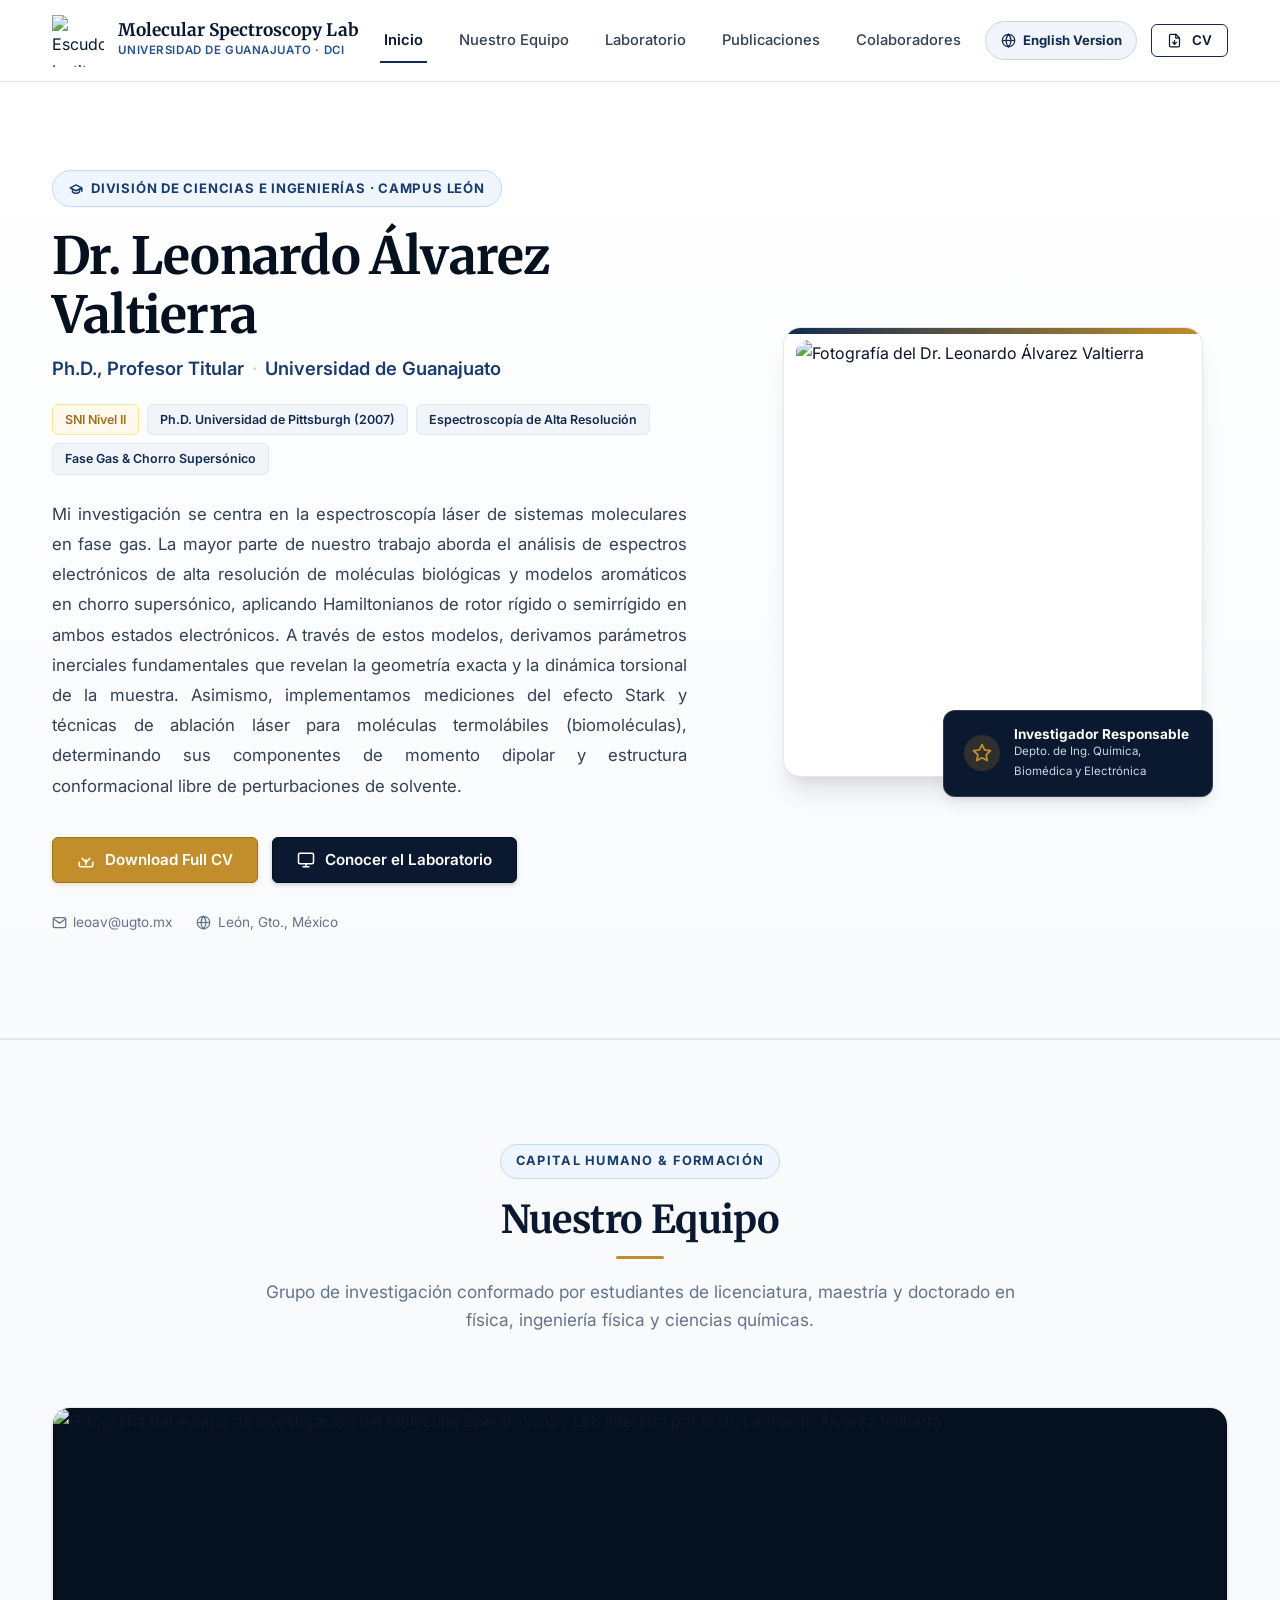
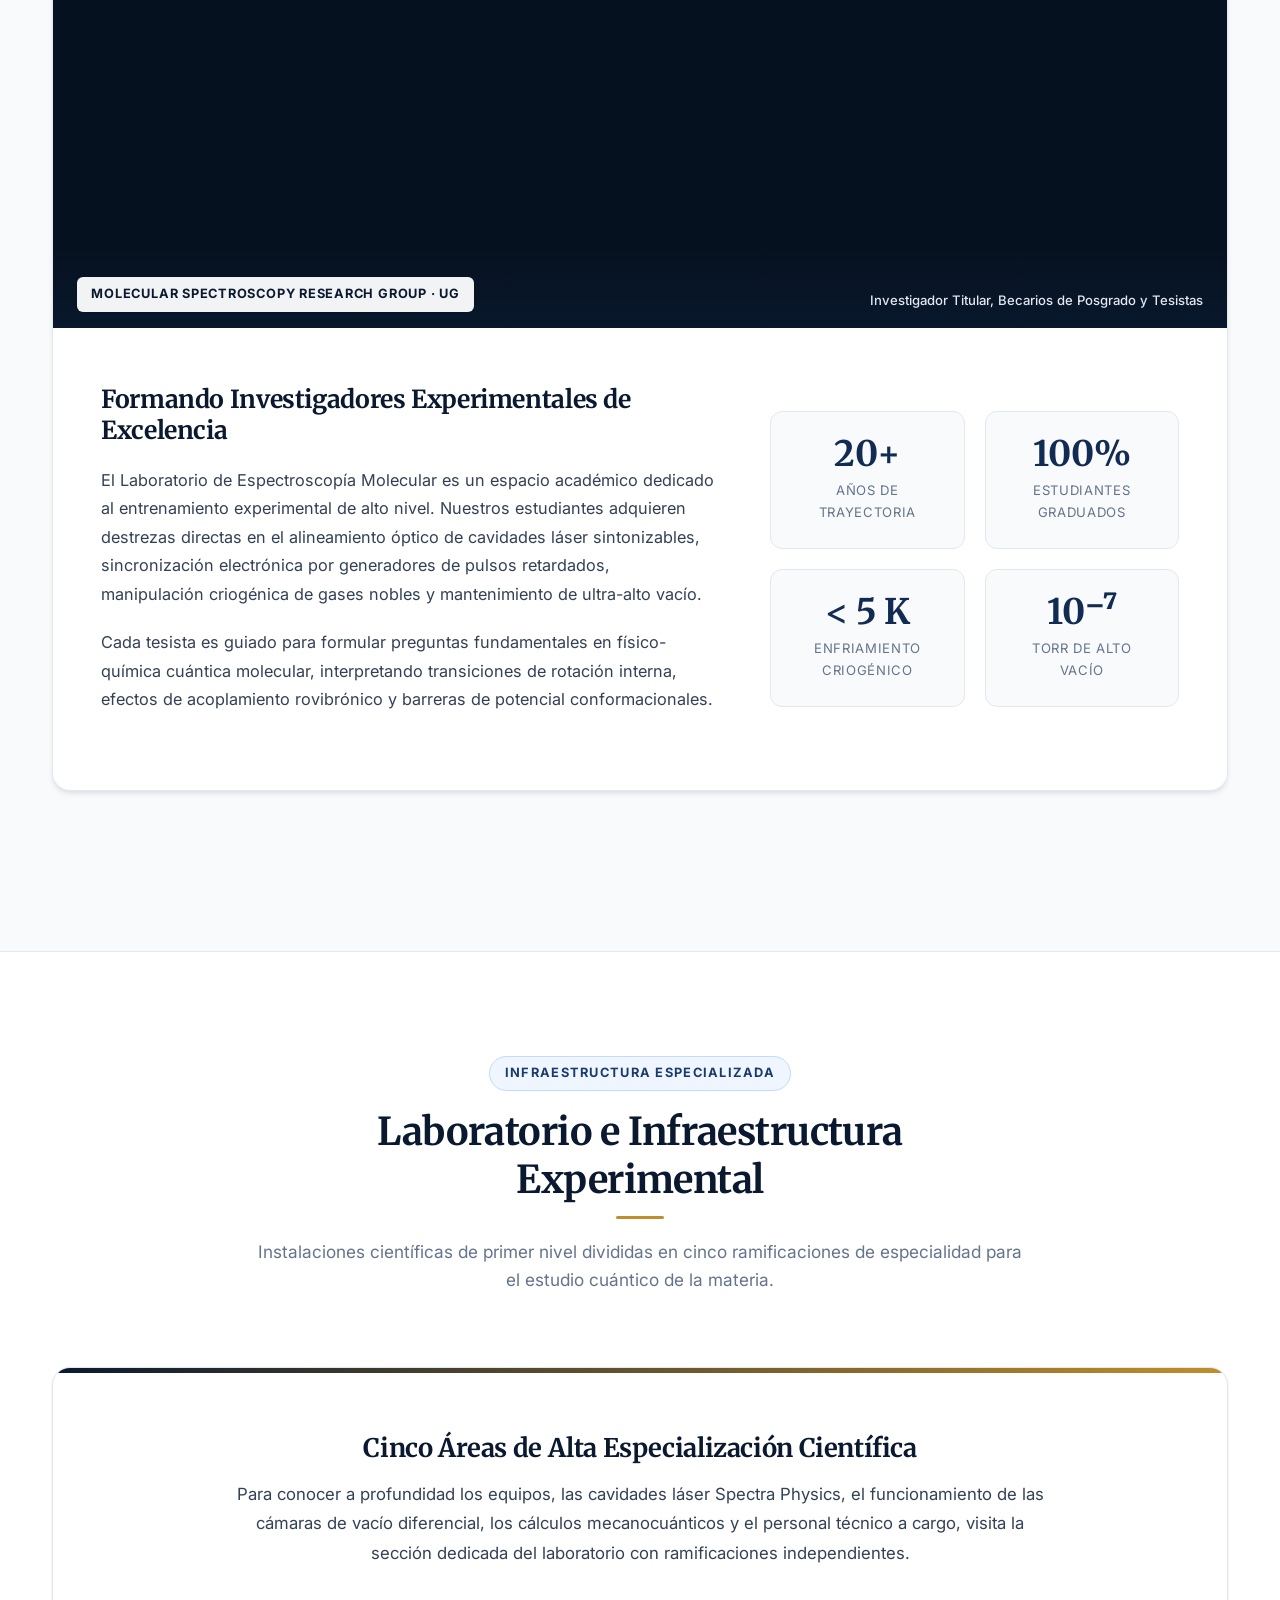
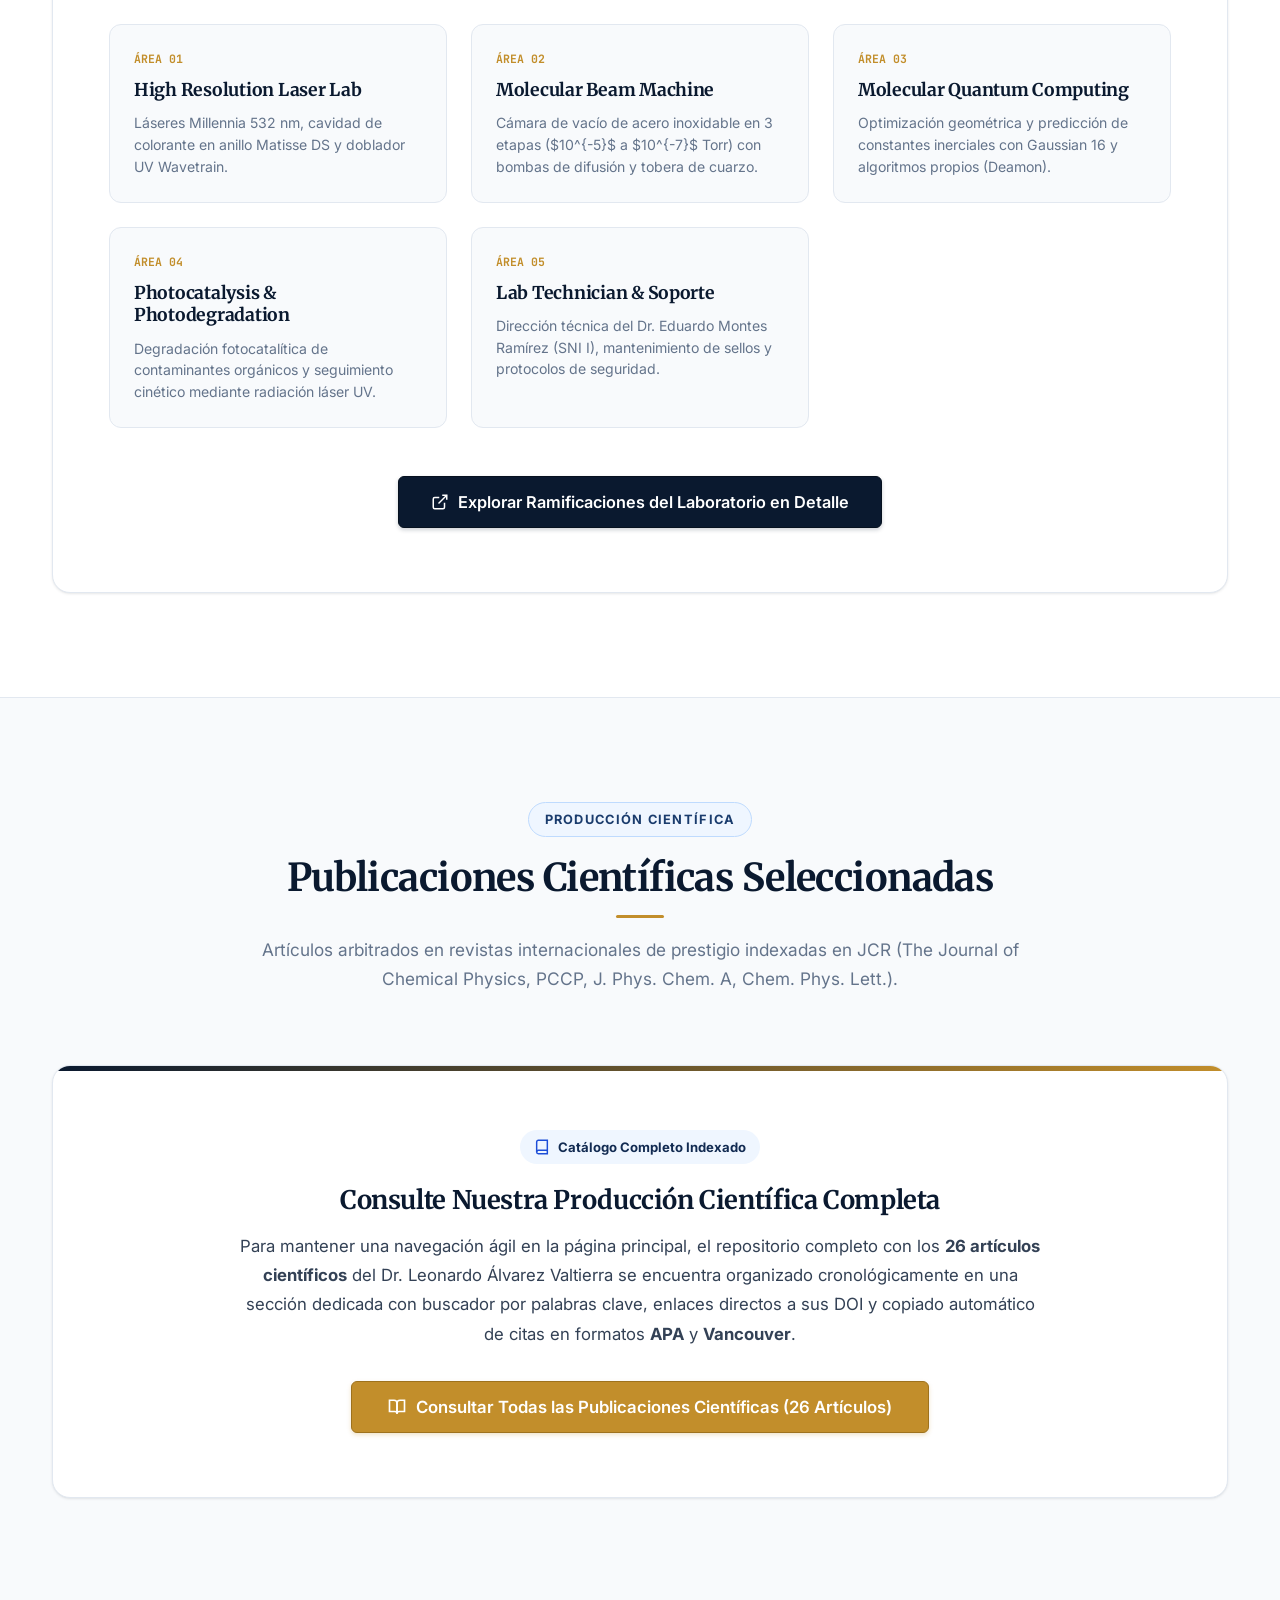
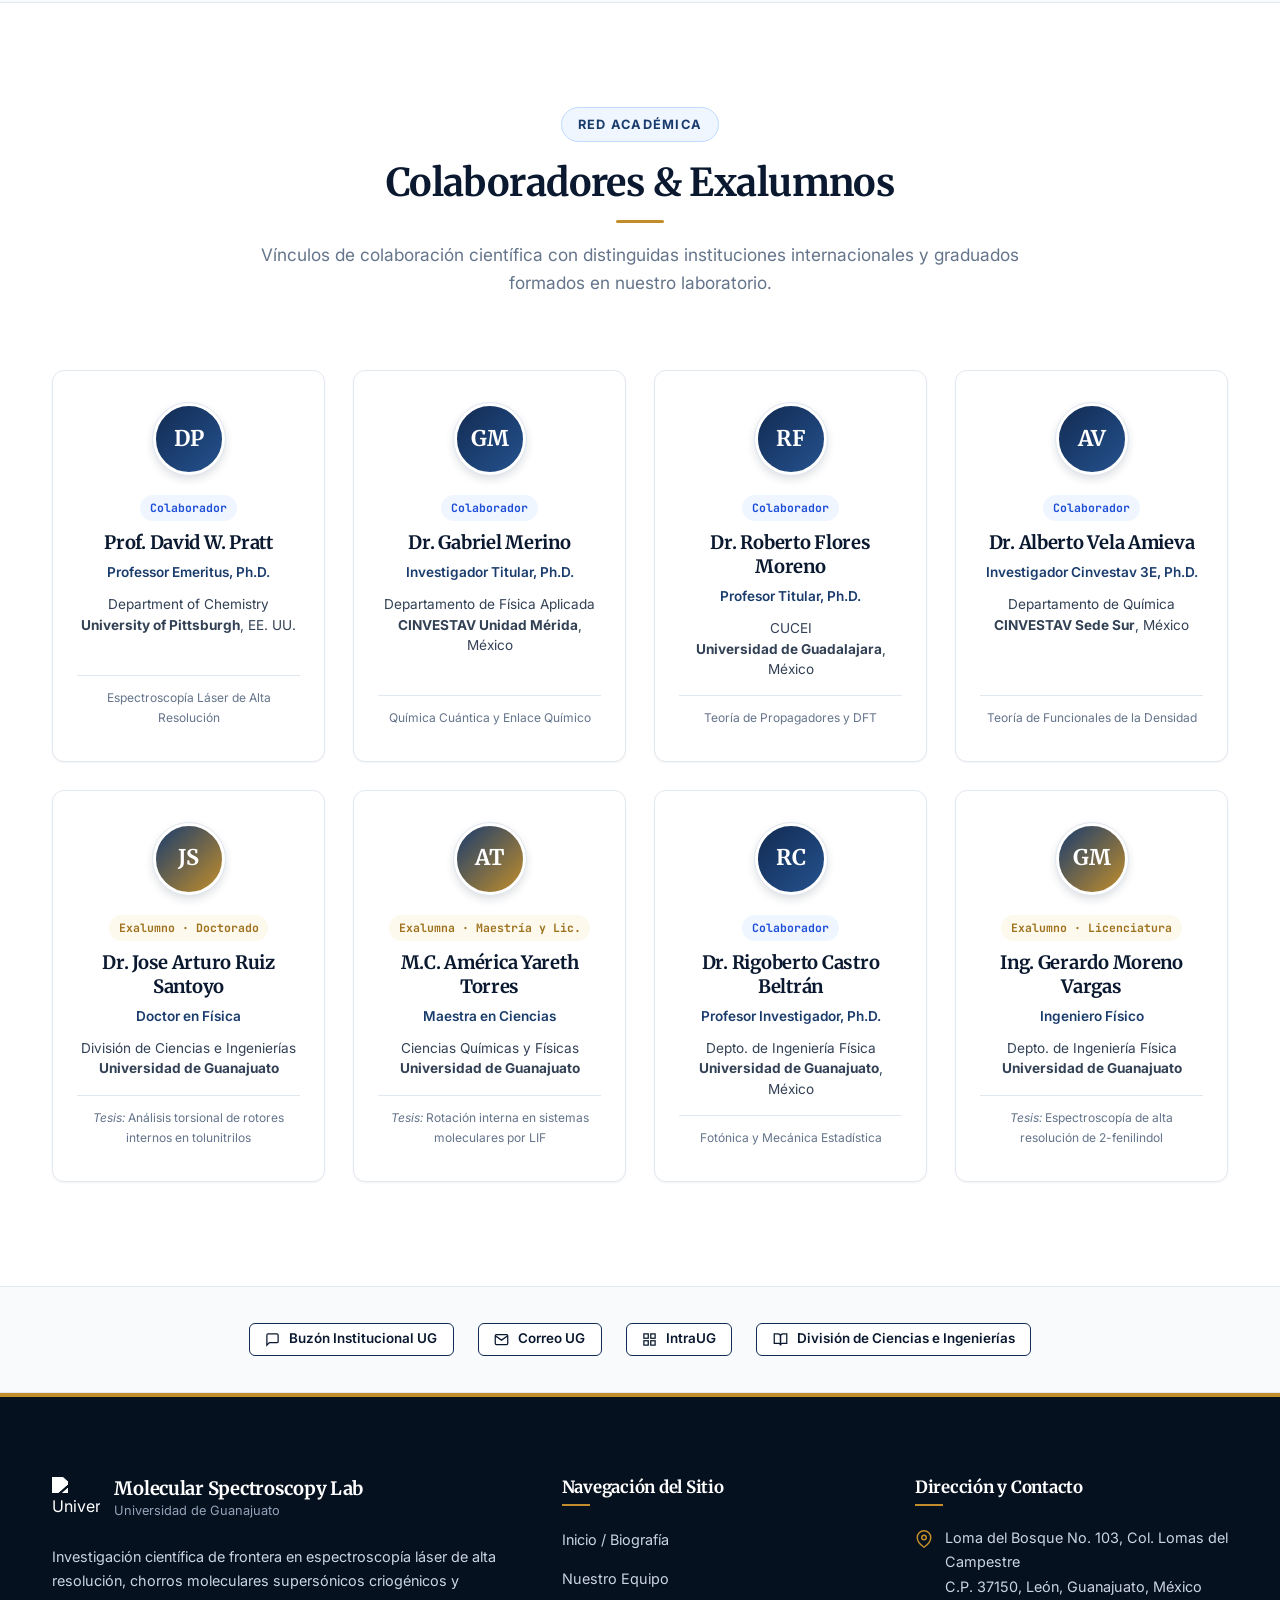
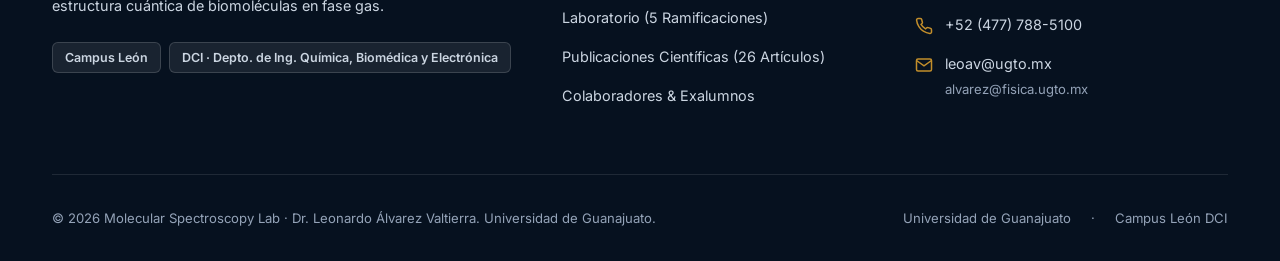
==== index.html @ a27ab300 "Add files via upload" ====
<!DOCTYPE html>
<html lang="es">
<head>
  <meta charset="UTF-8">
  <meta name="viewport" content="width=device-width, initial-scale=1.0">
  <meta http-equiv="X-UA-Compatible" content="IE=edge">
  
  <title>Molecular Spectroscopy Lab | Dr. Leonardo Álvarez Valtierra | Universidad de Guanajuato</title>
  <meta name="description" content="Sitio web oficial del Laboratorio de Espectroscopía Molecular liderado por el Dr. Leonardo Álvarez Valtierra. División de Ciencias e Ingenierías, Universidad de Guanajuato.">
  <meta name="keywords" content="Molecular Spectroscopy Lab, Dr. Leonardo Alvarez Valtierra, Universidad de Guanajuato, Espectroscopía Láser, Fase Gas, Chorro Supersónico, Biomoléculas">
  <meta name="author" content="Dr. Leonardo Álvarez Valtierra">

  <!-- Open Graph Meta -->
  <meta property="og:type" content="website">
  <meta property="og:title" content="Molecular Spectroscopy Lab | Dr. Leonardo Álvarez Valtierra">
  <meta property="og:description" content="Laboratorio de investigación científica de vanguardia en espectroscopía láser de alta resolución y dinámica molecular en fase gas.">
  <meta property="og:image" content="https://dci.ugto.mx/~molspeclab/images/images/banners/foto-grupo.jpeg">

  <!-- Google Fonts: Serif institucional para títulos y Sans-serif de alta legibilidad -->
  <link rel="preconnect" href="https://fonts.googleapis.com">
  <link rel="preconnect" href="https://fonts.gstatic.com" crossorigin>
  <link href="https://fonts.googleapis.com/css2?family=Inter:wght@300;400;500;600;700&family=Merriweather:ital,wght@0,300;0,400;0,700;1,400&family=JetBrains+Mono:wght@400;600&display=swap" rel="stylesheet">

  <!-- Estilos CSS -->
  <link rel="stylesheet" href="css/styles.css">
</head>
<body>

  <!-- =======================================================================
       CABECERA Y NAVEGACIÓN PRINCIPAL
       ======================================================================= -->
  <header class="site-header" role="banner">
    <div class="container nav-container">
      
      <!-- Logo Institucional UG & Identidad -->
      <a href="index.html" class="brand" aria-label="Molecular Spectroscopy Lab - Inicio">
        <img 
          src="https://dci.ugto.mx/~molspeclab/templates/universidaddeguanajuato/images/escudo-universidad-de-guanajuato.png" 
          alt="Escudo Institucional Universidad de Guanajuato" 
          class="brand-logo"
          loading="eager"
          width="52" 
          height="52"
        >
        <div class="brand-text">
          <span class="brand-name">Molecular Spectroscopy Lab</span>
          <span class="brand-tagline">Universidad de Guanajuato · DCI</span>
        </div>
      </a>

      <!-- Menú de Navegación Principal -->
      <nav class="nav-menu" role="navigation" aria-label="Menú principal">
        <a href="#home" class="nav-link active">Inicio</a>
        <a href="#team" class="nav-link">Nuestro Equipo</a>
        <a href="laboratorio.html" class="nav-link">Laboratorio</a>
        <a href="publicaciones.html" class="nav-link">Publicaciones</a>
        <a href="#collaborators" class="nav-link">Colaboradores</a>
      </nav>

      <!-- Acciones de Cabecera: Idioma y CV -->
      <div class="header-actions">
        <!-- Botón de Idioma Inglés -->
        <a href="en/index.html" class="lang-toggle-btn" title="Switch to English page">
          <svg viewBox="0 0 24 24" fill="none" stroke="currentColor" stroke-width="2" aria-hidden="true">
            <circle cx="12" cy="12" r="10"></circle>
            <line x1="2" y1="12" x2="22" y2="12"></line>
            <path d="M12 2a15.3 15.3 0 0 1 4 10 15.3 15.3 0 0 1-4 10 15.3 15.3 0 0 1-4-10 15.3 15.3 0 0 1 4-10z"></path>
          </svg>
          <span>English Version</span>
        </a>

        <!-- Botón Descargar CV -->
        <a 
          href="http://www.dci.ugto.mx/~molspeclab/images/images/pdf/cv_Leo_Alvarez-10-oct-24.pdf" 
          target="_blank" 
          rel="noopener noreferrer" 
          class="btn btn-sm btn-outline"
          aria-label="Descargar currículum vitae en PDF"
        >
          <svg viewBox="0 0 24 24" fill="none" stroke="currentColor" stroke-width="2" stroke-linecap="round" stroke-linejoin="round" aria-hidden="true">
            <path d="M14 2H6a2 2 0 0 0-2 2v16a2 2 0 0 0 2 2h12a2 2 0 0 0 2-2V8z"></path>
            <polyline points="14 2 14 8 20 8"></polyline>
            <line x1="12" y1="18" x2="12" y2="12"></line>
            <line x1="9" y1="15" x2="12" y2="18"></line>
            <line x1="15" y1="15" x2="12" y2="18"></line>
          </svg>
          <span>CV</span>
        </a>
      </div>

      <!-- Botón Menú Hamburguesa Móvil -->
      <button 
        type="button" 
        class="mobile-toggle" 
        id="mobileMenuToggle" 
        aria-label="Abrir menú de navegación" 
        aria-expanded="false" 
        aria-controls="mobileNavDrawer"
      >
        <span class="hamburger-line"></span>
        <span class="hamburger-line"></span>
        <span class="hamburger-line"></span>
      </button>

    </div>
  </header>

  <!-- Cajón de Navegación Móvil -->
  <div class="drawer-overlay" id="drawerOverlay" aria-hidden="true"></div>
  <aside class="mobile-drawer" id="mobileNavDrawer" aria-label="Menú móvil">
    <div class="mobile-drawer-body">
      <ul class="mobile-nav-list">
        <li><a href="#home" class="mobile-nav-link active">Inicio</a></li>
        <li><a href="#team" class="mobile-nav-link">Nuestro Equipo</a></li>
        <li><a href="laboratorio.html" class="mobile-nav-link">Laboratorio (5 Ramificaciones)</a></li>
        <li><a href="publicaciones.html" class="mobile-nav-link">Publicaciones Científicas</a></li>
        <li><a href="#collaborators" class="mobile-nav-link">Colaboradores y Exalumnos</a></li>
        <li><a href="#contact" class="mobile-nav-link">Contacto Institucional</a></li>
      </ul>
    </div>
    <div class="mobile-drawer-footer">
      <a href="en/index.html" class="lang-toggle-btn" style="justify-content: center; width: 100%; padding: 0.7rem;">
        <svg viewBox="0 0 24 24" fill="none" stroke="currentColor" stroke-width="2" style="width: 16px; height: 16px;">
          <circle cx="12" cy="12" r="10"></circle>
          <line x1="2" y1="12" x2="22" y2="12"></line>
          <path d="M12 2a15.3 15.3 0 0 1 4 10 15.3 15.3 0 0 1-4 10 15.3 15.3 0 0 1-4-10 15.3 15.3 0 0 1 4-10z"></path>
        </svg>
        <span>For English Page Click Here</span>
      </a>

      <a 
        href="http://www.dci.ugto.mx/~molspeclab/images/images/pdf/cv_Leo_Alvarez-10-oct-24.pdf" 
        target="_blank" 
        rel="noopener noreferrer" 
        class="btn btn-accent btn-sm"
        style="width: 100%; justify-content: center; margin-top: 0.5rem;"
      >
        <svg viewBox="0 0 24 24" fill="none" stroke="currentColor" stroke-width="2.2" stroke-linecap="round" stroke-linejoin="round" aria-hidden="true">
          <path d="M21 15v4a2 2 0 0 1-2 2H5a2 2 0 0 1-2-2v-4"></path>
          <polyline points="7 10 12 15 17 10"></polyline>
          <line x1="12" y1="15" x2="12" y2="3"></line>
        </svg>
        <span>Descargar CV Completo (PDF)</span>
      </a>
      <p style="font-size: 0.76rem; color: var(--text-muted); text-align: center; margin-top: 0.5rem;">
        División de Ciencias e Ingenierías · UG
      </p>
    </div>
  </aside>

  <!-- =======================================================================
       HERO SECTION: DR. LEONARDO ÁLVAREZ VALTIERRA
       ======================================================================= -->
  <section class="hero-section" id="home">
    <div class="container">
      <div class="hero-grid">
        
        <!-- Columna Izquierda: Semblanza Biográfica y Formación -->
        <div class="hero-content">
          <div class="hero-institution-badge">
            <svg width="14" height="14" viewBox="0 0 24 24" fill="none" stroke="currentColor" stroke-width="2.5" stroke-linecap="round" stroke-linejoin="round" aria-hidden="true">
              <path d="M22 10v6M2 10l10-5 10 5-10 5z"></path>
              <path d="M6 12v5c3 3 9 3 12 0v-5"></path>
            </svg>
            <span>División de Ciencias e Ingenierías · Campus León</span>
          </div>

          <h1 class="hero-title">Dr. Leonardo Álvarez Valtierra</h1>

          <div class="hero-subtitle">
            <span>Ph.D., Profesor Titular</span>
            <span style="color: var(--border-medium);">·</span>
            <span>Universidad de Guanajuato</span>
          </div>

          <div class="hero-meta-tags">
            <span class="meta-pill highlight">SNI Nivel II</span>
            <span class="meta-pill">Ph.D. Universidad de Pittsburgh (2007)</span>
            <span class="meta-pill">Espectroscopía de Alta Resolución</span>
            <span class="meta-pill">Fase Gas &amp; Chorro Supersónico</span>
          </div>

          <!-- Breve Semblanza Biográfica -->
          <p class="hero-description">
            Mi investigación se centra en la espectroscopía láser de sistemas moleculares en fase gas. La mayor parte de nuestro trabajo aborda el análisis de espectros electrónicos de alta resolución de moléculas biológicas y modelos aromáticos en chorro supersónico, aplicando Hamiltonianos de rotor rígido o semirrígido en ambos estados electrónicos. A través de estos modelos, derivamos parámetros inerciales fundamentales que revelan la geometría exacta y la dinámica torsional de la muestra. Asimismo, implementamos mediciones del efecto Stark y técnicas de ablación láser para moléculas termolábiles (biomoléculas), determinando sus componentes de momento dipolar y estructura conformacional libre de perturbaciones de solvente.
          </p>

          <div class="hero-actions">
            <!-- Botón Download Full CV -->
            <a 
              href="http://www.dci.ugto.mx/~molspeclab/images/images/pdf/cv_Leo_Alvarez-10-oct-24.pdf" 
              target="_blank" 
              rel="noopener noreferrer" 
              class="btn btn-accent"
            >
              <svg viewBox="0 0 24 24" fill="none" stroke="currentColor" stroke-width="2.2" stroke-linecap="round" stroke-linejoin="round" aria-hidden="true">
                <path d="M21 15v4a2 2 0 0 1-2 2H5a2 2 0 0 1-2-2v-4"></path>
                <polyline points="7 10 12 15 17 10"></polyline>
                <line x1="12" y1="18" x2="12" y2="12"></line>
              </svg>
              <span>Download Full CV</span>
            </a>

            <!-- Botón para ver las Ramificaciones del Laboratorio -->
            <a href="laboratorio.html" class="btn btn-primary">
              <svg viewBox="0 0 24 24" fill="none" stroke="currentColor" stroke-width="2" stroke-linecap="round" stroke-linejoin="round" aria-hidden="true">
                <rect x="2" y="3" width="20" height="14" rx="2" ry="2"></rect>
                <line x1="8" y1="21" x2="16" y2="21"></line>
                <line x1="12" y1="17" x2="12" y2="21"></line>
              </svg>
              <span>Conocer el Laboratorio</span>
            </a>
          </div>

          <div class="hero-subnotes">
            <div class="hero-subnote-item">
              <svg width="15" height="15" viewBox="0 0 24 24" fill="none" stroke="currentColor" stroke-width="2" aria-hidden="true">
                <path d="M4 4h16c1.1 0 2 .9 2 2v12c0 1.1-.9 2-2 2H4c-1.1 0-2-.9-2-2V6c0-1.1.9-2 2-2z"></path>
                <polyline points="22,6 12,13 2,6"></polyline>
              </svg>
              <span>leoav@ugto.mx</span>
            </div>
            <div class="hero-subnote-item">
              <svg width="15" height="15" viewBox="0 0 24 24" fill="none" stroke="currentColor" stroke-width="2" aria-hidden="true">
                <circle cx="12" cy="12" r="10"></circle>
                <line x1="2" y1="12" x2="22" y2="12"></line>
                <path d="M12 2a15.3 15.3 0 0 1 4 10 15.3 15.3 0 0 1-4 10 15.3 15.3 0 0 1-4-10 15.3 15.3 0 0 1 4-10z"></path>
              </svg>
              <span>León, Gto., México</span>
            </div>
          </div>
        </div>

        <!-- Columna Derecha: Fotografía Oficial con Bordes Redondeados Suaves -->
        <div class="hero-media">
          <div class="photo-card-wrapper">
            <div class="photo-card-frame">
              <img 
                src="https://dci.ugto.mx/~molspeclab/images/images/LAV-WEB/foto_2.jpg" 
                alt="Fotografía del Dr. Leonardo Álvarez Valtierra" 
                class="hero-photo"
                width="422" 
                height="393"
                loading="eager"
              >
            </div>

            <!-- Tarjeta Flotante Institucional -->
            <div class="photo-floating-card">
              <div class="floating-icon">
                <svg viewBox="0 0 24 24" fill="none" stroke="currentColor" stroke-width="2.2" stroke-linecap="round" stroke-linejoin="round" aria-hidden="true">
                  <polygon points="12 2 15.09 8.26 22 9.27 17 14.14 18.18 21.02 12 17.77 5.82 21.02 7 14.14 2 9.27 8.91 8.26 12 2"></polygon>
                </svg>
              </div>
              <div>
                <div class="floating-title">Investigador Responsable</div>
                <div class="floating-text">Depto. de Ing. Química, Biomédica y Electrónica</div>
              </div>
            </div>
          </div>
        </div>

      </div>
    </div>
  </section>

  <!-- =======================================================================
       SECCIÓN 'NUESTRO EQUIPO' (CORRECCIÓN CRÍTICA DE IMAGEN Y VISIBILIDAD)
       ======================================================================= -->
  <section class="section section-alt" id="team">
    <div class="container">
      
      <div class="section-header">
        <span class="section-badge">Capital Humano &amp; Formación</span>
        <h2 class="section-title">Nuestro Equipo</h2>
        <p class="section-subtitle">
          Grupo de investigación conformado por estudiantes de licenciatura, maestría y doctorado en física, ingeniería física y ciencias químicas.
        </p>
      </div>

      <!-- Tarjeta Principal del Equipo con CSS Crítico para Visualización de Rostros -->
      <div class="team-section-card">
        
        <!-- Contenedor adaptativo: object-fit: cover; object-position: center 18%; -->
        <div class="team-banner-wrapper">
          <img 
            src="https://dci.ugto.mx/~molspeclab/images/images/banners/foto-grupo.jpeg" 
            alt="Fotografía del equipo de investigación del Molecular Spectroscopy Lab liderado por el Dr. Leonardo Álvarez Valtierra" 
            class="team-photo-img"
            loading="lazy"
          >
          <div class="team-image-caption-bar">
            <span class="team-image-badge">Molecular Spectroscopy Research Group · UG</span>
            <span class="team-image-legend">Investigador Titular, Becarios de Posgrado y Tesistas</span>
          </div>
        </div>

        <div class="team-narrative-body">
          <div class="team-narrative-grid">
            <div class="team-narrative-text">
              <h3 style="font-family: var(--font-serif); font-size: 1.55rem; color: var(--navy-900); margin-bottom: 1.25rem;">
                Formando Investigadores Experimentales de Excelencia
              </h3>
              <p>
                El Laboratorio de Espectroscopía Molecular es un espacio académico dedicado al entrenamiento experimental de alto nivel. Nuestros estudiantes adquieren destrezas directas en el alineamiento óptico de cavidades láser sintonizables, sincronización electrónica por generadores de pulsos retardados, manipulación criogénica de gases nobles y mantenimiento de ultra-alto vacío.
              </p>
              <p>
                Cada tesista es guiado para formular preguntas fundamentales en físico-química cuántica molecular, interpretando transiciones de rotación interna, efectos de acoplamiento rovibrónico y barreras de potencial conformacionales.
              </p>
            </div>

            <div class="team-metrics-grid">
              <div class="team-metric-box">
                <div class="team-metric-num">20+</div>
                <div class="team-metric-desc">Años de Trayectoria</div>
              </div>
              <div class="team-metric-box">
                <div class="team-metric-num">100%</div>
                <div class="team-metric-desc">Estudiantes Graduados</div>
              </div>
              <div class="team-metric-box">
                <div class="team-metric-num">&lt; 5 K</div>
                <div class="team-metric-desc">Enfriamiento Criogénico</div>
              </div>
              <div class="team-metric-box">
                <div class="team-metric-num">10⁻⁷</div>
                <div class="team-metric-desc">Torr de Alto Vacío</div>
              </div>
            </div>
          </div>
        </div>

      </div>

    </div>
  </section>

  <!-- =======================================================================
       TEASER / RESUMEN DE LABORATORIO (CONDUCE A LA PÁGINA laboratorio.html)
       ======================================================================= -->
  <section class="section" id="laboratory-teaser">
    <div class="container">
      
      <div class="section-header">
        <span class="section-badge">Infraestructura Especializada</span>
        <h2 class="section-title">Laboratorio e Infraestructura Experimental</h2>
        <p class="section-subtitle">
          Instalaciones científicas de primer nivel divididas en cinco ramificaciones de especialidad para el estudio cuántico de la materia.
        </p>
      </div>

      <div class="teaser-showcase-box">
        <h3 style="font-family: var(--font-serif); font-size: 1.6rem; color: var(--navy-900); margin-bottom: 1rem;">
          Cinco Áreas de Alta Especialización Científica
        </h3>
        <p style="max-width: 820px; font-size: 1.05rem; color: var(--text-secondary); margin-bottom: 1rem;">
          Para conocer a profundidad los equipos, las cavidades láser Spectra Physics, el funcionamiento de las cámaras de vacío diferencial, los cálculos mecanocuánticos y el personal técnico a cargo, visita la sección dedicada del laboratorio con ramificaciones independientes.
        </p>

        <!-- Cuadrícula con las 5 Ramificaciones en resumen -->
        <div class="teaser-grid-previews">
          <div class="teaser-card">
            <span class="teaser-card-tag">Área 01</span>
            <h4 class="teaser-card-title">High Resolution Laser Lab</h4>
            <p class="teaser-card-desc">Láseres Millennia 532 nm, cavidad de colorante en anillo Matisse DS y doblador UV Wavetrain.</p>
          </div>

          <div class="teaser-card">
            <span class="teaser-card-tag">Área 02</span>
            <h4 class="teaser-card-title">Molecular Beam Machine</h4>
            <p class="teaser-card-desc">Cámara de vacío de acero inoxidable en 3 etapas ($10^{-5}$ a $10^{-7}$ Torr) con bombas de difusión y tobera de cuarzo.</p>
          </div>

          <div class="teaser-card">
            <span class="teaser-card-tag">Área 03</span>
            <h4 class="teaser-card-title">Molecular Quantum Computing</h4>
            <p class="teaser-card-desc">Optimización geométrica y predicción de constantes inerciales con Gaussian 16 y algoritmos propios (Deamon).</p>
          </div>

          <div class="teaser-card">
            <span class="teaser-card-tag">Área 04</span>
            <h4 class="teaser-card-title">Photocatalysis &amp; Photodegradation</h4>
            <p class="teaser-card-desc">Degradación fotocatalítica de contaminantes orgánicos y seguimiento cinético mediante radiación láser UV.</p>
          </div>

          <div class="teaser-card">
            <span class="teaser-card-tag">Área 05</span>
            <h4 class="teaser-card-title">Lab Technician &amp; Soporte</h4>
            <p class="teaser-card-desc">Dirección técnica del Dr. Eduardo Montes Ramírez (SNI I), mantenimiento de sellos y protocolos de seguridad.</p>
          </div>
        </div>

        <!-- Botón Académico Prominente para Abrir la Página de Laboratorio -->
        <a href="laboratorio.html" class="btn btn-primary" style="padding: 1rem 2rem; font-size: 1.02rem;">
          <svg viewBox="0 0 24 24" fill="none" stroke="currentColor" stroke-width="2"><path d="M18 13v6a2 2 0 0 1-2 2H5a2 2 0 0 1-2-2V8a2 2 0 0 1 2-2h6"></path><polyline points="15 3 21 3 21 9"></polyline><line x1="10" y1="14" x2="21" y2="3"></line></svg>
          <span>Explorar Ramificaciones del Laboratorio en Detalle</span>
        </a>
      </div>

    </div>
  </section>

  <!-- =======================================================================
       TEASER / RESUMEN DE PUBLICACIONES (CONDUCE A publicaciones.html)
       ======================================================================= -->
  <section class="section section-alt" id="publications-teaser">
    <div class="container">
      
      <div class="section-header">
        <span class="section-badge">Producción Científica</span>
        <h2 class="section-title">Publicaciones Científicas Seleccionadas</h2>
        <p class="section-subtitle">
          Artículos arbitrados en revistas internacionales de prestigio indexadas en JCR (The Journal of Chemical Physics, PCCP, J. Phys. Chem. A, Chem. Phys. Lett.).
        </p>
      </div>

      <div class="teaser-showcase-box">
        <div style="display: inline-flex; align-items: center; gap: 0.5rem; background: var(--blue-soft); padding: 0.35rem 0.9rem; border-radius: var(--radius-full); margin-bottom: 1.25rem;">
          <svg width="16" height="16" viewBox="0 0 24 24" fill="none" stroke="var(--blue-accent)" stroke-width="2.2"><path d="M4 19.5A2.5 2.5 0 0 1 6.5 17H20"></path><path d="M6.5 2H20v20H6.5A2.5 2.5 0 0 1 4 19.5v-15A2.5 2.5 0 0 1 6.5 2z"></path></svg>
          <span style="font-size: 0.82rem; font-weight: 700; color: var(--navy-800);">Catálogo Completo Indexado</span>
        </div>

        <h3 style="font-family: var(--font-serif); font-size: 1.6rem; color: var(--navy-900); margin-bottom: 1rem;">
          Consulte Nuestra Producción Científica Completa
        </h3>

        <p style="max-width: 800px; font-size: 1.05rem; color: var(--text-secondary); margin-bottom: 2rem;">
          Para mantener una navegación ágil en la página principal, el repositorio completo con los <strong>26 artículos científicos</strong> del Dr. Leonardo Álvarez Valtierra se encuentra organizado cronológicamente en una sección dedicada con buscador por palabras clave, enlaces directos a sus DOI y copiado automático de citas en formatos <strong>APA</strong> y <strong>Vancouver</strong>.
        </p>

        <!-- Botón Académico Prominente para Abrir la Página de Publicaciones -->
        <a href="publicaciones.html" class="btn btn-accent" style="padding: 1rem 2.25rem; font-size: 1.05rem;">
          <svg viewBox="0 0 24 24" fill="none" stroke="currentColor" stroke-width="2.2"><path d="M2 3h6a4 4 0 0 1 4 4v14a3 3 0 0 0-3-3H2z"></path><path d="M22 3h-6a4 4 0 0 0-4 4v14a3 3 0 0 1 3-3h7z"></path></svg>
          <span>Consultar Todas las Publicaciones Científicas (26 Artículos)</span>
        </a>
      </div>

    </div>
  </section>

  <!-- =======================================================================
       SECCIÓN 'COLABORADORES Y EXALUMNOS'
       ======================================================================= -->
  <section class="section" id="collaborators">
    <div class="container">
      
      <div class="section-header">
        <span class="section-badge">Red Académica</span>
        <h2 class="section-title">Colaboradores &amp; Exalumnos</h2>
        <p class="section-subtitle">
          Vínculos de colaboración científica con distinguidas instituciones internacionales y graduados formados en nuestro laboratorio.
        </p>
      </div>

      <!-- Cuadrícula Limpia con Avatares Abstractos -->
      <div class="collab-alumni-grid">
        
        <!-- Tarjeta 1: Prof. David W. Pratt -->
        <div class="collab-card">
          <div class="avatar-placeholder" aria-label="Icono de perfil de David Pratt">
            <span>DP</span>
          </div>
          <span class="collab-badge-type">Colaborador</span>
          <h3 class="collab-name">Prof. David W. Pratt</h3>
          <div class="collab-title">Professor Emeritus, Ph.D.</div>
          <div class="collab-institution">Department of Chemistry<br><strong>University of Pittsburgh</strong>, EE. UU.</div>
          <div class="collab-focus-tag">Espectroscopía Láser de Alta Resolución</div>
        </div>

        <!-- Tarjeta 2: Dr. Gabriel Merino -->
        <div class="collab-card">
          <div class="avatar-placeholder" aria-label="Icono de perfil de Gabriel Merino">
            <span>GM</span>
          </div>
          <span class="collab-badge-type">Colaborador</span>
          <h3 class="collab-name">Dr. Gabriel Merino</h3>
          <div class="collab-title">Investigador Titular, Ph.D.</div>
          <div class="collab-institution">Departamento de Física Aplicada<br><strong>CINVESTAV Unidad Mérida</strong>, México</div>
          <div class="collab-focus-tag">Química Cuántica y Enlace Químico</div>
        </div>

        <!-- Tarjeta 3: Dr. Roberto Flores Moreno -->
        <div class="collab-card">
          <div class="avatar-placeholder" aria-label="Icono de perfil de Roberto Flores">
            <span>RF</span>
          </div>
          <span class="collab-badge-type">Colaborador</span>
          <h3 class="collab-name">Dr. Roberto Flores Moreno</h3>
          <div class="collab-title">Profesor Titular, Ph.D.</div>
          <div class="collab-institution">CUCEI<br><strong>Universidad de Guadalajara</strong>, México</div>
          <div class="collab-focus-tag">Teoría de Propagadores y DFT</div>
        </div>

        <!-- Tarjeta 4: Dr. Alberto Vela Amieva -->
        <div class="collab-card">
          <div class="avatar-placeholder" aria-label="Icono de perfil de Alberto Vela">
            <span>AV</span>
          </div>
          <span class="collab-badge-type">Colaborador</span>
          <h3 class="collab-name">Dr. Alberto Vela Amieva</h3>
          <div class="collab-title">Investigador Cinvestav 3E, Ph.D.</div>
          <div class="collab-institution">Departamento de Química<br><strong>CINVESTAV Sede Sur</strong>, México</div>
          <div class="collab-focus-tag">Teoría de Funcionales de la Densidad</div>
        </div>

        <!-- Tarjeta 5: Dr. Jose Arturo Ruiz Santoyo (Alumni) -->
        <div class="collab-card">
          <div class="avatar-placeholder alumni-avatar" aria-label="Icono de exalumno Jose Arturo">
            <span>JS</span>
          </div>
          <span class="collab-badge-type alumni-badge">Exalumno · Doctorado</span>
          <h3 class="collab-name">Dr. Jose Arturo Ruiz Santoyo</h3>
          <div class="collab-title">Doctor en Física</div>
          <div class="collab-institution">División de Ciencias e Ingenierías<br><strong>Universidad de Guanajuato</strong></div>
          <div class="collab-focus-tag"><em>Tesis:</em> Análisis torsional de rotores internos en tolunitrilos</div>
        </div>

        <!-- Tarjeta 6: M.C. América Yareth Torres Boy (Alumni) -->
        <div class="collab-card">
          <div class="avatar-placeholder alumni-avatar" aria-label="Icono de exalumna América Torres">
            <span>AT</span>
          </div>
          <span class="collab-badge-type alumni-badge">Exalumna · Maestría y Lic.</span>
          <h3 class="collab-name">M.C. América Yareth Torres</h3>
          <div class="collab-title">Maestra en Ciencias</div>
          <div class="collab-institution">Ciencias Químicas y Físicas<br><strong>Universidad de Guanajuato</strong></div>
          <div class="collab-focus-tag"><em>Tesis:</em> Rotación interna en sistemas moleculares por LIF</div>
        </div>

        <!-- Tarjeta 7: Dr. Rigoberto Castro Beltrán -->
        <div class="collab-card">
          <div class="avatar-placeholder" aria-label="Icono de perfil de Rigoberto Castro">
            <span>RC</span>
          </div>
          <span class="collab-badge-type">Colaborador</span>
          <h3 class="collab-name">Dr. Rigoberto Castro Beltrán</h3>
          <div class="collab-title">Profesor Investigador, Ph.D.</div>
          <div class="collab-institution">Depto. de Ingeniería Física<br><strong>Universidad de Guanajuato</strong>, México</div>
          <div class="collab-focus-tag">Fotónica y Mecánica Estadística</div>
        </div>

        <!-- Tarjeta 8: Gerardo de Jesús Moreno Vargas (Alumni) -->
        <div class="collab-card">
          <div class="avatar-placeholder alumni-avatar" aria-label="Icono de exalumno Gerardo Moreno">
            <span>GM</span>
          </div>
          <span class="collab-badge-type alumni-badge">Exalumno · Licenciatura</span>
          <h3 class="collab-name">Ing. Gerardo Moreno Vargas</h3>
          <div class="collab-title">Ingeniero Físico</div>
          <div class="collab-institution">Depto. de Ingeniería Física<br><strong>Universidad de Guanajuato</strong></div>
          <div class="collab-focus-tag"><em>Tesis:</em> Espectroscopía de alta resolución de 2-fenilindol</div>
        </div>

      </div>

    </div>
  </section>

  <!-- =======================================================================
       ACCESOS INSTITUCIONALES UNIVERSIDAD DE GUANAJUATO
       ======================================================================= -->
  <section class="section-alt" style="padding: 2.25rem 0;" aria-label="Portales Universitarios">
    <div class="container" style="display: flex; align-items: center; justify-content: center; flex-wrap: wrap; gap: 1.5rem;">
      <a href="http://www.buzon.ugto.mx/buzon_captura/" target="_blank" rel="noopener noreferrer" class="btn btn-sm btn-outline" style="background: #ffffff;">
        <svg viewBox="0 0 24 24" fill="none" stroke="currentColor" stroke-width="2"><path d="M21 15a2 2 0 0 1-2 2H7l-4 4V5a2 2 0 0 1 2-2h14a2 2 0 0 1 2 2z"></path></svg>
        <span>Buzón Institucional UG</span>
      </a>
      <a href="http://correo.ugto.mx" target="_blank" rel="noopener noreferrer" class="btn btn-sm btn-outline" style="background: #ffffff;">
        <svg viewBox="0 0 24 24" fill="none" stroke="currentColor" stroke-width="2"><path d="M4 4h16c1.1 0 2 .9 2 2v12c0 1.1-.9 2-2 2H4c-1.1 0-2-.9-2-2V6c0-1.1.9-2 2-2z"></path><polyline points="22,6 12,13 2,6"></polyline></svg>
        <span>Correo UG</span>
      </a>
      <a href="https://intraug.ugto.mx" target="_blank" rel="noopener noreferrer" class="btn btn-sm btn-outline" style="background: #ffffff;">
        <svg viewBox="0 0 24 24" fill="none" stroke="currentColor" stroke-width="2"><rect x="3" y="3" width="7" height="7"></rect><rect x="14" y="3" width="7" height="7"></rect><rect x="14" y="14" width="7" height="7"></rect><rect x="3" y="14" width="7" height="7"></rect></svg>
        <span>IntraUG</span>
      </a>
      <a href="http://www.dci.ugto.mx/" target="_blank" rel="noopener noreferrer" class="btn btn-sm btn-outline" style="background: #ffffff;">
        <svg viewBox="0 0 24 24" fill="none" stroke="currentColor" stroke-width="2"><path d="M2 3h6a4 4 0 0 1 4 4v14a3 3 0 0 0-3-3H2z"></path><path d="M22 3h-6a4 4 0 0 0-4 4v14a3 3 0 0 1 3-3h7z"></path></svg>
        <span>División de Ciencias e Ingenierías</span>
      </a>
    </div>
  </section>

  <!-- =======================================================================
       FOOTER
       ======================================================================= -->
  <footer class="site-footer" id="contact" role="contentinfo">
    <div class="container">
      
      <div class="footer-grid">
        
        <!-- Columna 1: Datos Institucionales -->
        <div class="footer-brand">
          <div class="footer-logo-row">
            <img 
              src="https://dci.ugto.mx/~molspeclab/templates/universidaddeguanajuato/images/escudo-universidad-de-guanajuato.png" 
              alt="Universidad de Guanajuato" 
              class="footer-logo"
              loading="lazy"
              width="48"
              height="48"
            >
            <div>
              <h3 class="footer-title">Molecular Spectroscopy Lab</h3>
              <p style="font-size: 0.8rem; color: #94a3b8; margin: 0;">Universidad de Guanajuato</p>
            </div>
          </div>
          <p class="footer-desc">
            Investigación científica de frontera en espectroscopía láser de alta resolución, chorros moleculares supersónicos criogénicos y estructura cuántica de biomoléculas en fase gas.
          </p>
          <div style="display: flex; gap: 0.5rem; flex-wrap: wrap;">
            <span class="meta-pill" style="background: rgba(255,255,255,0.08); color: #cbd5e1; border: 1px solid rgba(255,255,255,0.15);">Campus León</span>
            <span class="meta-pill" style="background: rgba(255,255,255,0.08); color: #cbd5e1; border: 1px solid rgba(255,255,255,0.15);">DCI · Depto. de Ing. Química, Biomédica y Electrónica</span>
          </div>
        </div>

        <!-- Columna 2: Navegación del Sitio -->
        <div>
          <h4 class="footer-column-title">Navegación del Sitio</h4>
          <ul class="footer-links">
            <li><a href="index.html">Inicio / Biografía</a></li>
            <li><a href="#team">Nuestro Equipo</a></li>
            <li><a href="laboratorio.html">Laboratorio (5 Ramificaciones)</a></li>
            <li><a href="publicaciones.html">Publicaciones Científicas (26 Artículos)</a></li>
            <li><a href="#collaborators">Colaboradores &amp; Exalumnos</a></li>
          </ul>
        </div>

        <!-- Columna 3: Dirección Oficial y Contacto -->
        <div>
          <h4 class="footer-column-title">Dirección y Contacto</h4>
          <ul class="footer-contact-list">
            <li class="footer-contact-item">
              <svg viewBox="0 0 24 24" fill="none" stroke="currentColor" stroke-width="2" aria-hidden="true"><path d="M21 10c0 7-9 13-9 13s-9-6-9-13a9 9 0 0 1 18 0z"></path><circle cx="12" cy="10" r="3"></circle></svg>
              <span>
                Loma del Bosque No. 103, Col. Lomas del Campestre<br>
                C.P. 37150, León, Guanajuato, México
              </span>
            </li>
            <li class="footer-contact-item">
              <svg viewBox="0 0 24 24" fill="none" stroke="currentColor" stroke-width="2" aria-hidden="true"><path d="M22 16.92v3a2 2 0 0 1-2.18 2 19.79 19.79 0 0 1-8.63-3.07 19.5 19.5 0 0 1-6-6 19.79 19.79 0 0 1-3.07-8.67A2 2 0 0 1 4.11 2h3a2 2 0 0 1 2 1.72 12.84 12.84 0 0 0 .7 2.81 2 2 0 0 1-.45 2.11L8.09 9.91a16 16 0 0 0 6 6l1.27-1.27a2 2 0 0 1 2.11-.45 12.84 12.84 0 0 0 2.81.7A2 2 0 0 1 22 16.92z"></path></svg>
              <span>+52 (477) 788-5100</span>
            </li>
            <li class="footer-contact-item">
              <svg viewBox="0 0 24 24" fill="none" stroke="currentColor" stroke-width="2" aria-hidden="true"><path d="M4 4h16c1.1 0 2 .9 2 2v12c0 1.1-.9 2-2 2H4c-1.1 0-2-.9-2-2V6c0-1.1.9-2 2-2z"></path><polyline points="22,6 12,13 2,6"></polyline></svg>
              <div>
                <a href="mailto:leoav@ugto.mx">leoav@ugto.mx</a><br>
                <a href="mailto:alvarez@fisica.ugto.mx" style="font-size: 0.82rem; color: #94a3b8;">alvarez@fisica.ugto.mx</a>
              </div>
            </li>
          </ul>
        </div>

      </div>

      <!-- Barra de Derechos -->
      <div class="footer-bottom">
        <div>
          &copy; 2026 Molecular Spectroscopy Lab · Dr. Leonardo Álvarez Valtierra. Universidad de Guanajuato.
        </div>
        <div class="footer-bottom-links">
          <a href="http://www.ugto.mx" target="_blank" rel="noopener noreferrer">Universidad de Guanajuato</a>
          <span>·</span>
          <a href="http://www.dci.ugto.mx" target="_blank" rel="noopener noreferrer">Campus León DCI</a>
        </div>
      </div>

    </div>
  </footer>

  <!-- Botón Flotante para Volver Arriba -->
  <a href="#home" class="back-to-top" id="backToTop" aria-label="Volver arriba">
    <svg viewBox="0 0 24 24" fill="none" stroke="currentColor" stroke-width="2.5" stroke-linecap="round" stroke-linejoin="round" aria-hidden="true">
      <polyline points="18 15 12 9 6 15"></polyline>
    </svg>
  </a>

  <!-- Script del Cliente -->
  <script src="js/main.js"></script>

</body>
</html>
---- css/styles.css ----
/* ==========================================================================
   MOLECULAR SPECTROSCOPY LABORATORY - OFFICIAL STYLESHEET
   Principal Investigator: Dr. Leonardo Álvarez Valtierra
   Institution: Universidad de Guanajuato (DCI - Campus León)
   Design System: Clean UI, Institutional Academic Prestige, Mobile-First
   ========================================================================== */

/* --------------------------------------------------------------------------
   1. Design Tokens & CSS Custom Properties
   -------------------------------------------------------------------------- */
:root {
  /* Institutional Color Palette */
  --navy-950: #06111f;
  --navy-900: #0a192f;
  --navy-850: #0e2343;
  --navy-800: #122b52;
  --navy-700: #1a3c6d;
  --navy-600: #25528f;
  
  /* Academic Highlights & Accents */
  --blue-accent: #1d4ed8;
  --blue-accent-hover: #1e40af;
  --blue-soft: #eff6ff;
  --blue-border: #bfdbfe;
  
  --gold-accent: #c28e2b;
  --gold-hover: #9e721d;
  --gold-soft: #fef9ed;
  --gold-border: #fde68a;

  /* Neutrals & Surfaces */
  --bg-primary: #ffffff;
  --bg-secondary: #f8fafc;
  --bg-tertiary: #f1f5f9;
  --border-light: #e2e8f0;
  --border-medium: #cbd5e1;
  --border-dark: rgba(255, 255, 255, 0.12);

  /* High Contrast Typography */
  --text-primary: #0f172a;       /* Slate 900 for AAA readability */
  --text-secondary: #334155;     /* Slate 700 */
  --text-muted: #64748b;         /* Slate 500 */
  --text-inverse: #ffffff;
  --text-inverse-muted: #cbd5e1; /* Slate 300 */

  /* Typography Families */
  --font-serif: 'Merriweather', 'Lora', Georgia, 'Times New Roman', serif;
  --font-sans: 'Inter', 'Roboto', -apple-system, BlinkMacSystemFont, 'Segoe UI', sans-serif;
  --font-mono: 'JetBrains Mono', 'Fira Code', 'Courier New', monospace;

  /* Elevation Shadows */
  --shadow-xs: 0 1px 2px 0 rgba(15, 23, 42, 0.05);
  --shadow-sm: 0 1px 3px 0 rgba(15, 23, 42, 0.08), 0 1px 2px -1px rgba(15, 23, 42, 0.08);
  --shadow-md: 0 4px 6px -1px rgba(15, 23, 42, 0.08), 0 2px 4px -2px rgba(15, 23, 42, 0.08);
  --shadow-lg: 0 10px 15px -3px rgba(15, 23, 42, 0.08), 0 4px 6px -4px rgba(15, 23, 42, 0.08);
  --shadow-xl: 0 20px 25px -5px rgba(15, 23, 42, 0.1), 0 8px 10px -6px rgba(15, 23, 42, 0.08);

  /* Layout Spacing */
  --max-width: 1240px;
  --header-height: 82px;
  --radius-sm: 6px;
  --radius-md: 12px;
  --radius-lg: 18px;
  --radius-full: 9999px;

  /* Animation */
  --transition-fast: 160ms cubic-bezier(0.4, 0, 0.2, 1);
  --transition-base: 250ms cubic-bezier(0.4, 0, 0.2, 1);
  --transition-smooth: 350ms cubic-bezier(0.16, 1, 0.3, 1);
}

/* --------------------------------------------------------------------------
   2. Reset & Global Setup
   -------------------------------------------------------------------------- */
*, *::before, *::after {
  box-sizing: border-box;
  margin: 0;
  padding: 0;
}

html {
  font-size: 16px;
  scroll-behavior: smooth;
  scroll-padding-top: calc(var(--header-height) + 20px);
  -webkit-text-size-adjust: 100%;
}

body {
  font-family: var(--font-sans);
  color: var(--text-primary);
  background-color: var(--bg-primary);
  line-height: 1.7;
  font-weight: 400;
  text-rendering: optimizeLegibility;
  -webkit-font-smoothing: antialiased;
  -moz-osx-font-smoothing: grayscale;
  overflow-x: hidden;
}

img, picture, svg {
  display: block;
  max-width: 100%;
  height: auto;
}

input, button, textarea, select {
  font: inherit;
}

button {
  cursor: pointer;
  border: none;
  background: none;
}

a {
  color: var(--blue-accent);
  text-decoration: none;
  transition: color var(--transition-fast);
}

a:hover {
  color: var(--blue-accent-hover);
}

:focus-visible {
  outline: 2px solid var(--blue-accent);
  outline-offset: 3px;
}

/* --------------------------------------------------------------------------
   3. Typography & Headings
   -------------------------------------------------------------------------- */
h1, h2, h3, h4, h5, h6 {
  font-family: var(--font-serif);
  color: var(--navy-900);
  line-height: 1.25;
  font-weight: 700;
  letter-spacing: -0.015em;
}

h1 {
  font-size: clamp(2rem, 4vw + 1rem, 3.2rem);
}

h2 {
  font-size: clamp(1.75rem, 3vw + 0.6rem, 2.4rem);
}

h3 {
  font-size: clamp(1.3rem, 2vw + 0.4rem, 1.75rem);
}

h4 {
  font-size: 1.15rem;
}

p {
  color: var(--text-secondary);
  margin-bottom: 1.15rem;
  line-height: 1.75;
}

p:last-child {
  margin-bottom: 0;
}

.mono {
  font-family: var(--font-mono);
}

/* --------------------------------------------------------------------------
   4. Containers, Padding & Whitespace
   -------------------------------------------------------------------------- */
.container {
  width: 100%;
  max-width: var(--max-width);
  margin-left: auto;
  margin-right: auto;
  padding-left: 1.5rem;
  padding-right: 1.5rem;
}

@media (min-width: 768px) {
  .container {
    padding-left: 2rem;
    padding-right: 2rem;
  }
}

.section {
  padding-top: 5rem;
  padding-bottom: 5rem;
  position: relative;
}

@media (min-width: 992px) {
  .section {
    padding-top: 6.5rem;
    padding-bottom: 6.5rem;
  }
}

.section-alt {
  background-color: var(--bg-secondary);
  border-top: 1px solid var(--border-light);
  border-bottom: 1px solid var(--border-light);
}

.section-header {
  text-align: center;
  max-width: 780px;
  margin: 0 auto 3.5rem auto;
}

@media (min-width: 992px) {
  .section-header {
    margin-bottom: 4.5rem;
  }
}

.section-badge {
  display: inline-flex;
  align-items: center;
  gap: 0.5rem;
  font-family: var(--font-sans);
  font-size: 0.8rem;
  font-weight: 700;
  text-transform: uppercase;
  letter-spacing: 0.1em;
  color: var(--navy-700);
  background-color: var(--blue-soft);
  padding: 0.35rem 0.95rem;
  border-radius: var(--radius-full);
  margin-bottom: 1rem;
  border: 1px solid var(--blue-border);
}

.section-title {
  margin-bottom: 1.15rem;
  position: relative;
}

.section-title::after {
  content: '';
  display: block;
  width: 48px;
  height: 3px;
  background: var(--gold-accent);
  margin: 0.85rem auto 0 auto;
  border-radius: 2px;
}

.section-subtitle {
  font-size: 1.08rem;
  color: var(--text-muted);
  line-height: 1.65;
}

/* --------------------------------------------------------------------------
   5. Sticky Navigation Header & Language Switcher
   -------------------------------------------------------------------------- */
.site-header {
  position: sticky;
  top: 0;
  left: 0;
  width: 100%;
  height: var(--header-height);
  background-color: rgba(255, 255, 255, 0.97);
  backdrop-filter: blur(12px);
  -webkit-backdrop-filter: blur(12px);
  border-bottom: 1px solid var(--border-light);
  z-index: 1000;
  transition: box-shadow var(--transition-base), background-color var(--transition-base);
}

.site-header.scrolled {
  box-shadow: var(--shadow-sm);
  background-color: rgba(255, 255, 255, 0.99);
}

.nav-container {
  display: flex;
  align-items: center;
  justify-content: space-between;
  height: 100%;
}

.brand {
  display: flex;
  align-items: center;
  gap: 0.9rem;
  text-decoration: none;
  color: var(--navy-900);
}

.brand-logo {
  height: 52px;
  width: auto;
  object-fit: contain;
}

.brand-text {
  display: flex;
  flex-direction: column;
}

.brand-name {
  font-family: var(--font-serif);
  font-size: 1.08rem;
  font-weight: 700;
  color: var(--navy-900);
  line-height: 1.2;
}

.brand-tagline {
  font-size: 0.72rem;
  font-weight: 600;
  text-transform: uppercase;
  letter-spacing: 0.05em;
  color: var(--navy-600);
}

/* Desktop Menu */
.nav-menu {
  display: none;
}

@media (min-width: 992px) {
  .nav-menu {
    display: flex;
    align-items: center;
    gap: 1.75rem;
    list-style: none;
  }

  .nav-link {
    font-size: 0.92rem;
    font-weight: 500;
    color: var(--text-secondary);
    padding: 0.5rem 0.25rem;
    position: relative;
    transition: color var(--transition-fast);
  }

  .nav-link::after {
    content: '';
    position: absolute;
    bottom: -2px;
    left: 0;
    width: 0;
    height: 2px;
    background-color: var(--navy-800);
    transition: width var(--transition-base);
  }

  .nav-link:hover,
  .nav-link.active {
    color: var(--navy-900);
  }

  .nav-link:hover::after,
  .nav-link.active::after {
    width: 100%;
  }

  .nav-link.active {
    font-weight: 600;
  }
}

.header-actions {
  display: none;
}

@media (min-width: 992px) {
  .header-actions {
    display: flex;
    align-items: center;
    gap: 0.85rem;
  }
}

/* Language Switcher Button (Bilingual Support) */
.lang-toggle-btn {
  display: inline-flex;
  align-items: center;
  gap: 0.45rem;
  font-size: 0.82rem;
  font-weight: 700;
  padding: 0.45rem 0.9rem;
  border-radius: var(--radius-full);
  background-color: var(--bg-tertiary);
  color: var(--navy-800);
  border: 1px solid var(--border-medium);
  transition: all var(--transition-fast);
}

.lang-toggle-btn:hover {
  background-color: var(--navy-900);
  color: #ffffff;
  border-color: var(--navy-900);
  transform: translateY(-1px);
}

.lang-toggle-btn svg {
  width: 15px;
  height: 15px;
}

/* Hamburger Toggle Button */
.mobile-toggle {
  display: flex;
  flex-direction: column;
  justify-content: center;
  align-items: center;
  width: 44px;
  height: 44px;
  border-radius: var(--radius-sm);
  background-color: transparent;
  border: 1px solid var(--border-light);
  color: var(--navy-900);
  gap: 5px;
  z-index: 1100;
}

.mobile-toggle:hover {
  background-color: var(--bg-tertiary);
}

.hamburger-line {
  width: 22px;
  height: 2px;
  background-color: var(--navy-900);
  border-radius: 2px;
  transition: transform var(--transition-base), opacity var(--transition-base);
}

.mobile-toggle[aria-expanded="true"] .hamburger-line:nth-child(1) {
  transform: translateY(7px) rotate(45deg);
}

.mobile-toggle[aria-expanded="true"] .hamburger-line:nth-child(2) {
  opacity: 0;
}

.mobile-toggle[aria-expanded="true"] .hamburger-line:nth-child(3) {
  transform: translateY(-7px) rotate(-45deg);
}

@media (min-width: 992px) {
  .mobile-toggle {
    display: none;
  }
}

/* Mobile Drawer Overlay */
.mobile-drawer {
  position: fixed;
  top: var(--header-height);
  right: -100%;
  width: 100%;
  max-width: 360px;
  height: calc(100vh - var(--header-height));
  background-color: var(--bg-primary);
  border-left: 1px solid var(--border-light);
  box-shadow: var(--shadow-xl);
  padding: 2rem 1.5rem;
  display: flex;
  flex-direction: column;
  justify-content: space-between;
  transition: right var(--transition-smooth);
  z-index: 999;
  overflow-y: auto;
}

.mobile-drawer.open {
  right: 0;
}

.drawer-overlay {
  position: fixed;
  top: var(--header-height);
  left: 0;
  width: 100%;
  height: calc(100vh - var(--header-height));
  background-color: rgba(10, 25, 47, 0.45);
  backdrop-filter: blur(4px);
  -webkit-backdrop-filter: blur(4px);
  opacity: 0;
  visibility: hidden;
  transition: opacity var(--transition-base), visibility var(--transition-base);
  z-index: 998;
}

.drawer-overlay.active {
  opacity: 1;
  visibility: visible;
}

.mobile-nav-list {
  list-style: none;
  display: flex;
  flex-direction: column;
  gap: 0.5rem;
}

.mobile-nav-link {
  display: flex;
  align-items: center;
  justify-content: space-between;
  padding: 0.9rem 1rem;
  font-size: 1.05rem;
  font-weight: 600;
  color: var(--navy-900);
  border-radius: var(--radius-md);
  transition: background-color var(--transition-fast), color var(--transition-fast);
}

.mobile-nav-link:hover,
.mobile-nav-link.active {
  background-color: var(--blue-soft);
  color: var(--blue-accent);
}

.mobile-drawer-footer {
  padding-top: 1.5rem;
  border-top: 1px solid var(--border-light);
  display: flex;
  flex-direction: column;
  gap: 1rem;
}

/* --------------------------------------------------------------------------
   6. Buttons & Interactive Styling
   -------------------------------------------------------------------------- */
.btn {
  display: inline-flex;
  align-items: center;
  justify-content: center;
  gap: 0.6rem;
  font-family: var(--font-sans);
  font-size: 0.95rem;
  font-weight: 600;
  padding: 0.8rem 1.5rem;
  border-radius: var(--radius-sm);
  transition: all var(--transition-fast);
  text-decoration: none;
  white-space: nowrap;
  line-height: 1;
}

.btn svg {
  width: 18px;
  height: 18px;
  flex-shrink: 0;
}

.btn-primary {
  background-color: var(--navy-900);
  color: #ffffff;
  border: 1px solid var(--navy-950);
  box-shadow: 0 2px 4px rgba(10, 25, 47, 0.2);
}

.btn-primary:hover {
  background-color: var(--navy-800);
  color: #ffffff;
  transform: translateY(-1px);
  box-shadow: 0 4px 10px rgba(10, 25, 47, 0.25);
}

.btn-accent {
  background-color: var(--gold-accent);
  color: #ffffff;
  border: 1px solid var(--gold-hover);
  box-shadow: 0 2px 4px rgba(194, 142, 43, 0.25);
}

.btn-accent:hover {
  background-color: var(--gold-hover);
  color: #ffffff;
  transform: translateY(-1px);
  box-shadow: 0 4px 12px rgba(194, 142, 43, 0.35);
}

.btn-outline {
  background-color: transparent;
  color: var(--navy-900);
  border: 1.5px solid var(--navy-800);
}

.btn-outline:hover {
  background-color: var(--bg-tertiary);
  color: var(--navy-950);
  border-color: var(--navy-950);
}

.btn-sm {
  font-size: 0.84rem;
  padding: 0.5rem 0.95rem;
}

.btn-sm svg {
  width: 15px;
  height: 15px;
}

/* --------------------------------------------------------------------------
   7. Hero Section (Inicio & Dr. Leonardo Álvarez Valtierra)
   -------------------------------------------------------------------------- */
.hero-section {
  position: relative;
  background: linear-gradient(180deg, #ffffff 0%, var(--bg-secondary) 100%);
  padding-top: 3.5rem;
  padding-bottom: 4.5rem;
  border-bottom: 1px solid var(--border-light);
}

@media (min-width: 992px) {
  .hero-section {
    padding-top: 5.5rem;
    padding-bottom: 6.5rem;
  }
}

.hero-grid {
  display: grid;
  grid-template-columns: 1fr;
  gap: 3rem;
  align-items: center;
}

@media (min-width: 992px) {
  .hero-grid {
    grid-template-columns: 1.15fr 0.85fr;
    gap: 4.5rem;
  }
}

.hero-content {
  display: flex;
  flex-direction: column;
}

.hero-institution-badge {
  display: inline-flex;
  align-items: center;
  gap: 0.5rem;
  font-size: 0.82rem;
  font-weight: 700;
  text-transform: uppercase;
  letter-spacing: 0.06em;
  color: var(--navy-700);
  background-color: var(--blue-soft);
  padding: 0.4rem 1rem;
  border-radius: var(--radius-full);
  margin-bottom: 1.25rem;
  align-self: flex-start;
  border: 1px solid var(--blue-border);
}

.hero-title {
  font-family: var(--font-serif);
  color: var(--navy-950);
  margin-bottom: 0.5rem;
  line-height: 1.15;
}

.hero-subtitle {
  font-size: 1.15rem;
  font-weight: 600;
  color: var(--navy-700);
  margin-bottom: 1.25rem;
  display: flex;
  flex-wrap: wrap;
  align-items: center;
  gap: 0.5rem;
}

.hero-meta-tags {
  display: flex;
  flex-wrap: wrap;
  gap: 0.5rem;
  margin-bottom: 1.5rem;
}

.meta-pill {
  font-size: 0.78rem;
  font-weight: 600;
  padding: 0.25rem 0.75rem;
  border-radius: var(--radius-sm);
  background-color: var(--bg-tertiary);
  color: var(--navy-800);
  border: 1px solid var(--border-light);
}

.meta-pill.highlight {
  background-color: var(--gold-soft);
  color: var(--gold-hover);
  border-color: var(--gold-border);
}

.hero-description {
  font-size: 1.05rem;
  color: var(--text-secondary);
  line-height: 1.8;
  margin-bottom: 2.25rem;
  text-align: justify;
}

.hero-actions {
  display: flex;
  flex-direction: column;
  gap: 0.9rem;
}

@media (min-width: 520px) {
  .hero-actions {
    flex-direction: row;
    align-items: center;
  }
}

.hero-subnotes {
  margin-top: 1.75rem;
  display: flex;
  align-items: center;
  gap: 1.5rem;
  font-size: 0.85rem;
  color: var(--text-muted);
}

.hero-subnote-item {
  display: flex;
  align-items: center;
  gap: 0.4rem;
}

/* Hero Media: Doctor's Photography with Soft Rounded Corners */
.hero-media {
  position: relative;
  display: flex;
  justify-content: center;
}

.photo-card-wrapper {
  position: relative;
  width: 100%;
  max-width: 420px;
}

.photo-card-frame {
  position: relative;
  background-color: #ffffff;
  padding: 12px;
  border-radius: var(--radius-lg);
  box-shadow: var(--shadow-xl);
  border: 1px solid var(--border-light);
  overflow: hidden;
}

.photo-card-frame::before {
  content: '';
  position: absolute;
  top: 0;
  left: 0;
  right: 0;
  height: 6px;
  background: linear-gradient(90deg, var(--navy-800) 0%, var(--gold-accent) 100%);
}

.hero-photo {
  width: 100%;
  height: auto;
  aspect-ratio: 4 / 4.3;
  object-fit: cover;
  object-position: center top;
  border-radius: calc(var(--radius-lg) - 6px);
  filter: contrast(1.02);
  display: block;
}

.photo-floating-card {
  position: absolute;
  bottom: -20px;
  right: -10px;
  background-color: var(--navy-900);
  color: #ffffff;
  padding: 0.9rem 1.25rem;
  border-radius: var(--radius-md);
  box-shadow: var(--shadow-lg);
  border: 1px solid rgba(255, 255, 255, 0.15);
  display: flex;
  align-items: center;
  gap: 0.85rem;
  max-width: 270px;
}

@media (max-width: 480px) {
  .photo-floating-card {
    position: static;
    margin-top: 1rem;
    max-width: 100%;
  }
}

.floating-icon {
  width: 36px;
  height: 36px;
  border-radius: 50%;
  background: rgba(194, 142, 43, 0.2);
  color: var(--gold-accent);
  display: flex;
  align-items: center;
  justify-content: center;
  flex-shrink: 0;
}

.floating-icon svg {
  width: 20px;
  height: 20px;
}

.floating-title {
  font-size: 0.85rem;
  font-weight: 700;
  line-height: 1.2;
  color: #ffffff;
}

.floating-text {
  font-size: 0.72rem;
  color: var(--text-inverse-muted);
}

/* --------------------------------------------------------------------------
   8. Section 'Our Team' (CRÍTICO: Corrección y Visibilidad de Rostros)
   -------------------------------------------------------------------------- */
.team-section-card {
  background-color: #ffffff;
  border: 1px solid var(--border-light);
  border-radius: var(--radius-lg);
  box-shadow: var(--shadow-md);
  overflow: hidden;
  margin-bottom: 3.5rem;
}

.team-banner-wrapper {
  position: relative;
  width: 100%;
  background-color: var(--navy-950);
  overflow: hidden;
  height: 360px;
}

@media (min-width: 640px) {
  .team-banner-wrapper {
    height: 440px;
  }
}

@media (min-width: 1024px) {
  .team-banner-wrapper {
    height: 520px;
  }
}

/* CRITICAL CSS: Guaranteed face visibility for professor and all researchers */
.team-photo-img {
  width: 100%;
  height: 100%;
  object-fit: cover;
  object-position: center 18%; /* Exactly prioritizes faces in the upper portion */
  display: block;
  transition: transform var(--transition-smooth);
}

.team-section-card:hover .team-photo-img {
  transform: scale(1.015);
}

.team-image-caption-bar {
  position: absolute;
  bottom: 0;
  left: 0;
  right: 0;
  background: linear-gradient(180deg, rgba(10, 25, 47, 0) 0%, rgba(10, 25, 47, 0.85) 100%);
  padding: 2rem 1.5rem 1rem 1.5rem;
  display: flex;
  align-items: flex-end;
  justify-content: space-between;
  flex-wrap: wrap;
  gap: 0.75rem;
}

.team-image-badge {
  background-color: rgba(255, 255, 255, 0.95);
  color: var(--navy-900);
  font-size: 0.8rem;
  font-weight: 700;
  text-transform: uppercase;
  letter-spacing: 0.06em;
  padding: 0.4rem 0.9rem;
  border-radius: var(--radius-sm);
  box-shadow: var(--shadow-sm);
}

.team-image-legend {
  color: #e2e8f0;
  font-size: 0.82rem;
  font-weight: 500;
}

.team-narrative-body {
  padding: 2.5rem 1.75rem;
}

@media (min-width: 768px) {
  .team-narrative-body {
    padding: 3.5rem 3rem;
  }
}

.team-narrative-grid {
  display: grid;
  grid-template-columns: 1fr;
  gap: 2rem;
}

@media (min-width: 992px) {
  .team-narrative-grid {
    grid-template-columns: 1.2fr 0.8fr;
    gap: 3.5rem;
  }
}

.team-narrative-text p {
  font-size: 1.02rem;
  margin-bottom: 1.25rem;
}

.team-metrics-grid {
  display: grid;
  grid-template-columns: repeat(2, 1fr);
  gap: 1.25rem;
  align-content: center;
}

.team-metric-box {
  background-color: var(--bg-secondary);
  border: 1px solid var(--border-light);
  border-radius: var(--radius-md);
  padding: 1.5rem;
  text-align: center;
}

.team-metric-num {
  font-family: var(--font-serif);
  font-size: 2.2rem;
  font-weight: 700;
  color: var(--navy-800);
  line-height: 1;
}

.team-metric-desc {
  font-size: 0.82rem;
  color: var(--text-muted);
  text-transform: uppercase;
  letter-spacing: 0.05em;
  margin-top: 0.5rem;
}

/* --------------------------------------------------------------------------
   9. Teaser Callouts on Home Page (Para enviar a páginas dedicadas)
   -------------------------------------------------------------------------- */
.teaser-showcase-box {
  background-color: #ffffff;
  border: 1px solid var(--border-light);
  border-radius: var(--radius-lg);
  padding: 3rem 2rem;
  box-shadow: var(--shadow-sm);
  display: flex;
  flex-direction: column;
  align-items: center;
  text-align: center;
  position: relative;
  overflow: hidden;
}

@media (min-width: 768px) {
  .teaser-showcase-box {
    padding: 4rem 3.5rem;
  }
}

.teaser-showcase-box::before {
  content: '';
  position: absolute;
  top: 0;
  left: 0;
  right: 0;
  height: 5px;
  background: linear-gradient(90deg, var(--navy-900) 0%, var(--gold-accent) 100%);
}

.teaser-grid-previews {
  display: grid;
  grid-template-columns: 1fr;
  gap: 1.5rem;
  width: 100%;
  margin: 2.5rem 0 3rem 0;
  text-align: left;
}

@media (min-width: 640px) {
  .teaser-grid-previews {
    grid-template-columns: repeat(2, 1fr);
  }
}

@media (min-width: 1024px) {
  .teaser-grid-previews {
    grid-template-columns: repeat(3, 1fr);
  }
}

.teaser-card {
  background-color: var(--bg-secondary);
  border: 1px solid var(--border-light);
  border-radius: var(--radius-md);
  padding: 1.5rem;
  display: flex;
  flex-direction: column;
  gap: 0.65rem;
  transition: transform var(--transition-fast), border-color var(--transition-fast);
}

.teaser-card:hover {
  transform: translateY(-2px);
  border-color: var(--navy-700);
}

.teaser-card-tag {
  font-family: var(--font-mono);
  font-size: 0.72rem;
  font-weight: 700;
  color: var(--gold-accent);
  text-transform: uppercase;
}

.teaser-card-title {
  font-family: var(--font-serif);
  font-size: 1.1rem;
  color: var(--navy-900);
  line-height: 1.3;
}

.teaser-card-desc {
  font-size: 0.88rem;
  color: var(--text-muted);
  line-height: 1.55;
}

/* --------------------------------------------------------------------------
   10. Laboratory Branching Layout (Página laboratorio.html con Ramificaciones)
   -------------------------------------------------------------------------- */
.lab-branch-layout {
  display: grid;
  grid-template-columns: 1fr;
  gap: 2.5rem;
}

@media (min-width: 992px) {
  .lab-branch-layout {
    grid-template-columns: 300px 1fr;
    gap: 3.5rem;
    align-items: start;
  }
}

/* Sticky Branch Sidebar / Selector */
.lab-branch-sidebar {
  position: sticky;
  top: calc(var(--header-height) + 24px);
  background-color: #ffffff;
  border: 1px solid var(--border-light);
  border-radius: var(--radius-lg);
  padding: 1.5rem;
  box-shadow: var(--shadow-sm);
  display: flex;
  flex-direction: column;
  gap: 0.5rem;
}

.lab-branch-sidebar-title {
  font-family: var(--font-serif);
  font-size: 1rem;
  color: var(--navy-900);
  padding-bottom: 0.75rem;
  margin-bottom: 0.5rem;
  border-bottom: 1px solid var(--border-light);
  text-transform: uppercase;
  letter-spacing: 0.05em;
}

.lab-branch-nav-btn {
  display: flex;
  align-items: center;
  gap: 0.75rem;
  padding: 0.85rem 1rem;
  border-radius: var(--radius-md);
  font-size: 0.92rem;
  font-weight: 600;
  color: var(--text-secondary);
  text-align: left;
  transition: all var(--transition-fast);
  border: 1px solid transparent;
}

.lab-branch-nav-btn svg {
  width: 18px;
  height: 18px;
  color: var(--navy-600);
  flex-shrink: 0;
}

.lab-branch-nav-btn:hover {
  background-color: var(--bg-tertiary);
  color: var(--navy-950);
}

.lab-branch-nav-btn.active {
  background-color: var(--navy-900);
  color: #ffffff;
  border-color: var(--navy-900);
}

.lab-branch-nav-btn.active svg {
  color: var(--gold-accent);
}

/* Branch Panes Container */
.lab-branch-content-area {
  display: flex;
  flex-direction: column;
  gap: 4rem;
}

.lab-branch-pane {
  background-color: #ffffff;
  border: 1px solid var(--border-light);
  border-radius: var(--radius-lg);
  padding: 2.5rem 1.75rem;
  box-shadow: var(--shadow-sm);
  scroll-margin-top: calc(var(--header-height) + 24px);
}

@media (min-width: 768px) {
  .lab-branch-pane {
    padding: 3.5rem 3rem;
  }
}

.branch-pane-badge {
  font-family: var(--font-mono);
  font-size: 0.78rem;
  font-weight: 700;
  color: var(--gold-accent);
  text-transform: uppercase;
  letter-spacing: 0.08em;
  margin-bottom: 0.5rem;
  display: block;
}

.branch-pane-title {
  font-family: var(--font-serif);
  font-size: clamp(1.5rem, 2.5vw + 0.5rem, 2.1rem);
  color: var(--navy-950);
  margin-bottom: 1.5rem;
  line-height: 1.25;
}

.branch-pane-text {
  font-size: 1.05rem;
  line-height: 1.8;
  color: var(--text-secondary);
  margin-bottom: 2rem;
  text-align: justify;
}

/* Gallery inside branch */
.branch-image-gallery {
  display: grid;
  grid-template-columns: 1fr;
  gap: 1.5rem;
  margin: 2rem 0;
}

@media (min-width: 640px) {
  .branch-image-gallery.col-2 {
    grid-template-columns: repeat(2, 1fr);
  }
  .branch-image-gallery.col-3 {
    grid-template-columns: repeat(3, 1fr);
  }
}

.branch-gallery-card {
  background-color: var(--navy-950);
  border: 1px solid var(--border-light);
  border-radius: var(--radius-md);
  overflow: hidden;
  box-shadow: var(--shadow-sm);
  display: flex;
  flex-direction: column;
}

.branch-gallery-card img {
  width: 100%;
  height: 260px;
  object-fit: cover;
  object-position: center;
  transition: transform var(--transition-smooth);
}

.branch-gallery-card:hover img {
  transform: scale(1.03);
}

.branch-gallery-caption {
  background-color: #ffffff;
  padding: 0.75rem 1rem;
  font-size: 0.82rem;
  color: var(--text-muted);
  border-top: 1px solid var(--border-light);
  text-align: center;
  font-weight: 500;
}

/* Technician Profile Box */
.technician-profile-card {
  display: grid;
  grid-template-columns: 1fr;
  gap: 2rem;
  background-color: var(--bg-secondary);
  border: 1px solid var(--border-light);
  border-radius: var(--radius-md);
  padding: 2rem;
  margin: 2rem 0;
}

@media (min-width: 768px) {
  .technician-profile-card {
    grid-template-columns: 280px 1fr;
    gap: 2.5rem;
    align-items: start;
  }
}

.technician-photo-wrapper {
  background-color: #ffffff;
  padding: 8px;
  border-radius: var(--radius-md);
  border: 1px solid var(--border-light);
  box-shadow: var(--shadow-sm);
}

.technician-photo {
  width: 100%;
  aspect-ratio: 3 / 4;
  object-fit: cover;
  object-position: center top;
  border-radius: calc(var(--radius-md) - 4px);
}

.technician-info-list {
  list-style: none;
  display: flex;
  flex-direction: column;
  gap: 0.65rem;
  margin-bottom: 1.5rem;
}

.technician-info-item {
  display: flex;
  align-items: flex-start;
  gap: 0.6rem;
  font-size: 0.92rem;
  color: var(--text-secondary);
}

.technician-info-item strong {
  color: var(--navy-900);
}

/* --------------------------------------------------------------------------
   11. Publications Page (publicaciones.html - All 16 Papers)
   -------------------------------------------------------------------------- */
.pub-page-controls {
  background-color: #ffffff;
  border: 1px solid var(--border-light);
  border-radius: var(--radius-lg);
  padding: 1.75rem 2rem;
  box-shadow: var(--shadow-sm);
  display: flex;
  flex-direction: column;
  gap: 1.25rem;
  margin-bottom: 3rem;
}

@media (min-width: 768px) {
  .pub-page-controls {
    flex-direction: row;
    align-items: center;
    justify-content: space-between;
  }
}

.pub-search-box {
  position: relative;
  width: 100%;
  max-width: 360px;
}

.pub-search-input {
  width: 100%;
  padding: 0.65rem 1rem 0.65rem 2.5rem;
  border: 1px solid var(--border-light);
  border-radius: var(--radius-full);
  background-color: var(--bg-secondary);
  font-size: 0.9rem;
  outline: none;
  transition: border-color var(--transition-fast), box-shadow var(--transition-fast);
}

.pub-search-input:focus {
  border-color: var(--blue-accent);
  box-shadow: 0 0 0 3px rgba(29, 78, 216, 0.15);
  background-color: #ffffff;
}

.pub-search-icon {
  position: absolute;
  left: 0.9rem;
  top: 50%;
  transform: translateY(-50%);
  width: 16px;
  height: 16px;
  color: var(--text-muted);
  pointer-events: none;
}

.pub-year-header {
  font-family: var(--font-serif);
  font-size: 1.45rem;
  color: var(--navy-900);
  margin: 2.5rem 0 1.25rem 0;
  display: flex;
  align-items: center;
  gap: 1rem;
}

.pub-year-header::after {
  content: '';
  flex-grow: 1;
  height: 1px;
  background-color: var(--border-light);
}

.pub-item-card {
  background-color: #ffffff;
  border: 1px solid var(--border-light);
  border-left: 4px solid var(--navy-800);
  border-radius: var(--radius-sm);
  padding: 1.5rem 1.75rem;
  margin-bottom: 1.25rem;
  box-shadow: var(--shadow-xs);
  transition: transform var(--transition-fast), box-shadow var(--transition-fast), border-left-color var(--transition-fast);
}

.pub-item-card:hover {
  transform: translateY(-2px);
  box-shadow: var(--shadow-md);
  border-left-color: var(--gold-accent);
}

.pub-item-num {
  font-family: var(--font-mono);
  font-size: 0.8rem;
  font-weight: 700;
  color: var(--navy-600);
  margin-bottom: 0.35rem;
}

.pub-item-title {
  font-family: var(--font-serif);
  font-size: 1.1rem;
  color: var(--navy-950);
  margin-bottom: 0.5rem;
  line-height: 1.4;
}

.pub-item-authors {
  font-size: 0.92rem;
  color: var(--text-secondary);
  margin-bottom: 0.5rem;
}

.pub-item-journal {
  font-size: 0.88rem;
  font-style: italic;
  color: var(--navy-700);
  margin-bottom: 1rem;
}

.pub-item-actions {
  display: flex;
  align-items: center;
  gap: 0.65rem;
  flex-wrap: wrap;
  padding-top: 0.75rem;
  border-top: 1px dashed var(--border-light);
}

/* --------------------------------------------------------------------------
   12. Section 'Collaborators & Alumni'
   -------------------------------------------------------------------------- */
.collab-alumni-grid {
  display: grid;
  grid-template-columns: 1fr;
  gap: 1.75rem;
}

@media (min-width: 640px) {
  .collab-alumni-grid {
    grid-template-columns: repeat(2, 1fr);
  }
}

@media (min-width: 1024px) {
  .collab-alumni-grid {
    grid-template-columns: repeat(4, 1fr);
  }
}

.collab-card {
  background-color: #ffffff;
  border: 1px solid var(--border-light);
  border-radius: var(--radius-md);
  padding: 2rem 1.5rem;
  box-shadow: var(--shadow-xs);
  display: flex;
  flex-direction: column;
  align-items: center;
  text-align: center;
  transition: transform var(--transition-fast), box-shadow var(--transition-fast), border-color var(--transition-fast);
}

.collab-card:hover {
  transform: translateY(-4px);
  box-shadow: var(--shadow-lg);
  border-color: var(--border-medium);
}

.avatar-placeholder {
  width: 72px;
  height: 72px;
  border-radius: 50%;
  background: linear-gradient(135deg, var(--navy-800) 0%, var(--navy-600) 100%);
  color: #ffffff;
  display: flex;
  align-items: center;
  justify-content: center;
  margin-bottom: 1.25rem;
  font-family: var(--font-serif);
  font-size: 1.35rem;
  font-weight: 700;
  box-shadow: 0 4px 10px rgba(10, 25, 47, 0.15);
  border: 3px solid #ffffff;
  outline: 1px solid var(--border-light);
}

.avatar-placeholder.alumni-avatar {
  background: linear-gradient(135deg, var(--navy-700) 0%, var(--gold-accent) 100%);
}

.collab-badge-type {
  font-family: var(--font-mono);
  font-size: 0.72rem;
  font-weight: 700;
  padding: 0.2rem 0.6rem;
  border-radius: var(--radius-full);
  background-color: var(--blue-soft);
  color: var(--blue-accent);
  margin-bottom: 0.65rem;
}

.collab-badge-type.alumni-badge {
  background-color: var(--gold-soft);
  color: var(--gold-hover);
}

.collab-name {
  font-family: var(--font-serif);
  font-size: 1.15rem;
  font-weight: 700;
  color: var(--navy-900);
  line-height: 1.3;
  margin-bottom: 0.35rem;
}

.collab-title {
  font-size: 0.85rem;
  font-weight: 600;
  color: var(--navy-700);
  margin-bottom: 0.65rem;
}

.collab-institution {
  font-size: 0.85rem;
  color: var(--text-secondary);
  line-height: 1.5;
  margin-bottom: 1rem;
  flex-grow: 1;
}

.collab-focus-tag {
  font-size: 0.75rem;
  color: var(--text-muted);
  border-top: 1px solid var(--border-light);
  padding-top: 0.75rem;
  width: 100%;
}

/* --------------------------------------------------------------------------
   13. Footer
   -------------------------------------------------------------------------- */
.site-footer {
  background-color: var(--navy-950);
  color: #ffffff;
  padding-top: 5rem;
  padding-bottom: 2rem;
  border-top: 4px solid var(--gold-accent);
}

.footer-grid {
  display: grid;
  grid-template-columns: 1fr;
  gap: 2.5rem;
  margin-bottom: 4rem;
}

@media (min-width: 768px) {
  .footer-grid {
    grid-template-columns: 1.5fr 1fr 1fr;
  }
}

.footer-brand {
  display: flex;
  flex-direction: column;
}

.footer-logo-row {
  display: flex;
  align-items: center;
  gap: 0.9rem;
  margin-bottom: 1.25rem;
}

.footer-logo {
  height: 48px;
  width: auto;
  filter: brightness(0) invert(1);
}

.footer-title {
  font-family: var(--font-serif);
  font-size: 1.15rem;
  color: #ffffff;
  line-height: 1.2;
}

.footer-desc {
  font-size: 0.9rem;
  color: var(--text-inverse-muted);
  line-height: 1.7;
  margin-bottom: 1.5rem;
}

.footer-column-title {
  font-family: var(--font-serif);
  font-size: 1.05rem;
  color: #ffffff;
  margin-bottom: 1.25rem;
  position: relative;
  padding-bottom: 0.5rem;
}

.footer-column-title::after {
  content: '';
  position: absolute;
  bottom: 0;
  left: 0;
  width: 28px;
  height: 2px;
  background-color: var(--gold-accent);
}

.footer-links {
  list-style: none;
  display: flex;
  flex-direction: column;
  gap: 0.75rem;
}

.footer-links a {
  color: var(--text-inverse-muted);
  font-size: 0.9rem;
  transition: color var(--transition-fast), padding-left var(--transition-fast);
}

.footer-links a:hover {
  color: #ffffff;
  padding-left: 4px;
}

.footer-contact-list {
  list-style: none;
  display: flex;
  flex-direction: column;
  gap: 0.9rem;
}

.footer-contact-item {
  display: flex;
  align-items: flex-start;
  gap: 0.75rem;
  font-size: 0.9rem;
  color: var(--text-inverse-muted);
}

.footer-contact-item svg {
  width: 18px;
  height: 18px;
  color: var(--gold-accent);
  flex-shrink: 0;
  margin-top: 4px;
}

.footer-contact-item a {
  color: var(--text-inverse-muted);
}

.footer-contact-item a:hover {
  color: #ffffff;
}

.footer-bottom {
  padding-top: 2rem;
  border-top: 1px solid rgba(255, 255, 255, 0.1);
  display: flex;
  flex-direction: column;
  align-items: center;
  gap: 1rem;
  text-align: center;
  font-size: 0.82rem;
  color: #94a3b8;
}

@media (min-width: 768px) {
  .footer-bottom {
    flex-direction: row;
    justify-content: space-between;
    text-align: left;
  }
}

.footer-bottom-links {
  display: flex;
  align-items: center;
  gap: 1.25rem;
}

.footer-bottom-links a {
  color: #94a3b8;
}

.footer-bottom-links a:hover {
  color: #ffffff;
}

/* --------------------------------------------------------------------------
   14. Toast & Back to Top
   -------------------------------------------------------------------------- */
.toast-notification {
  position: fixed;
  bottom: 1.75rem;
  right: 1.75rem;
  background-color: var(--navy-900);
  color: #ffffff;
  padding: 0.9rem 1.5rem;
  border-radius: var(--radius-md);
  box-shadow: var(--shadow-xl);
  border: 1px solid rgba(255, 255, 255, 0.2);
  display: flex;
  align-items: center;
  gap: 0.75rem;
  font-size: 0.9rem;
  font-weight: 500;
  z-index: 2000;
  transform: translateY(100px);
  opacity: 0;
  visibility: hidden;
  transition: transform var(--transition-base), opacity var(--transition-base), visibility var(--transition-base);
}

.toast-notification.show {
  transform: translateY(0);
  opacity: 1;
  visibility: visible;
}

.toast-notification svg {
  width: 18px;
  height: 18px;
  color: #22c55e;
}

.back-to-top {
  position: fixed;
  bottom: 1.75rem;
  left: 1.75rem;
  width: 46px;
  height: 46px;
  border-radius: 50%;
  background-color: var(--navy-900);
  color: #ffffff;
  display: flex;
  align-items: center;
  justify-content: center;
  box-shadow: var(--shadow-lg);
  border: 1px solid rgba(255, 255, 255, 0.15);
  opacity: 0;
  visibility: hidden;
  transition: all var(--transition-base);
  z-index: 900;
}

.back-to-top.visible {
  opacity: 1;
  visibility: visible;
}

.back-to-top:hover {
  background-color: var(--navy-800);
  color: var(--gold-accent);
  transform: translateY(-3px);
}

.back-to-top svg {
  width: 22px;
  height: 22px;
}
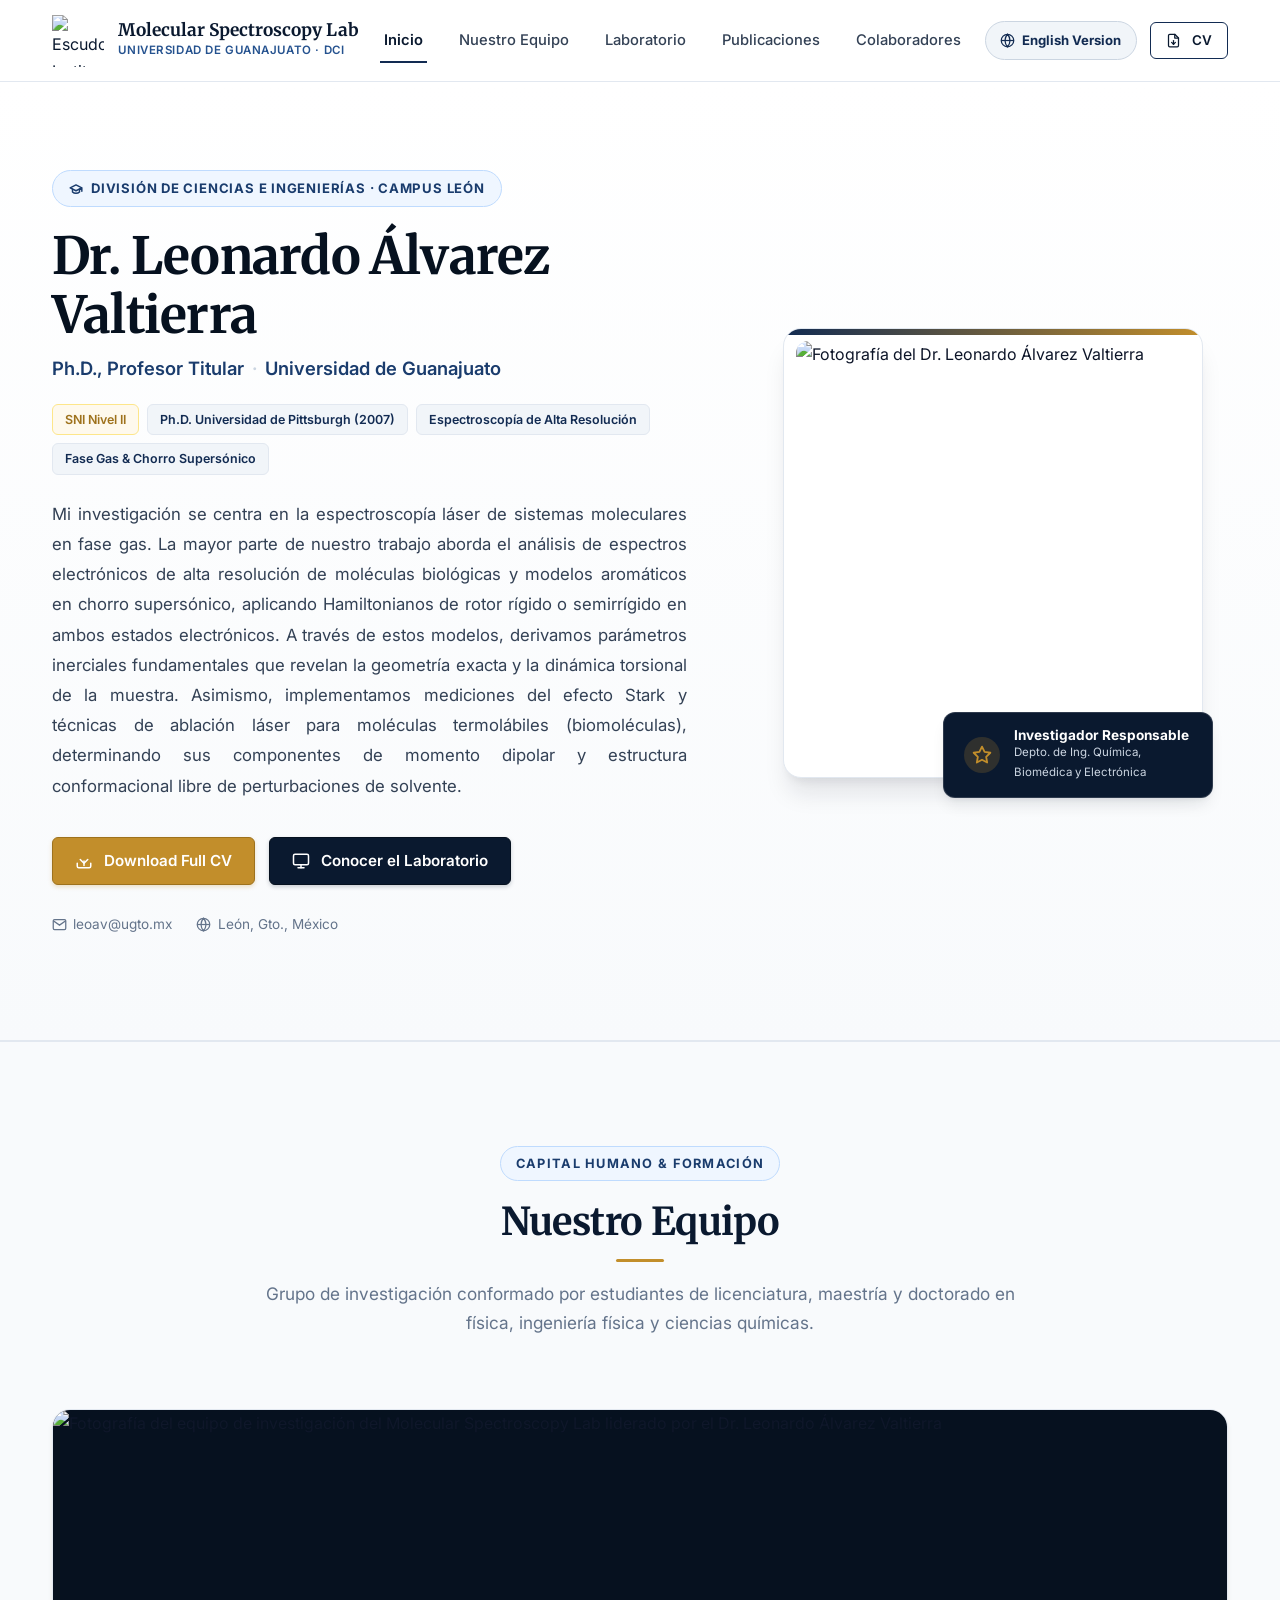
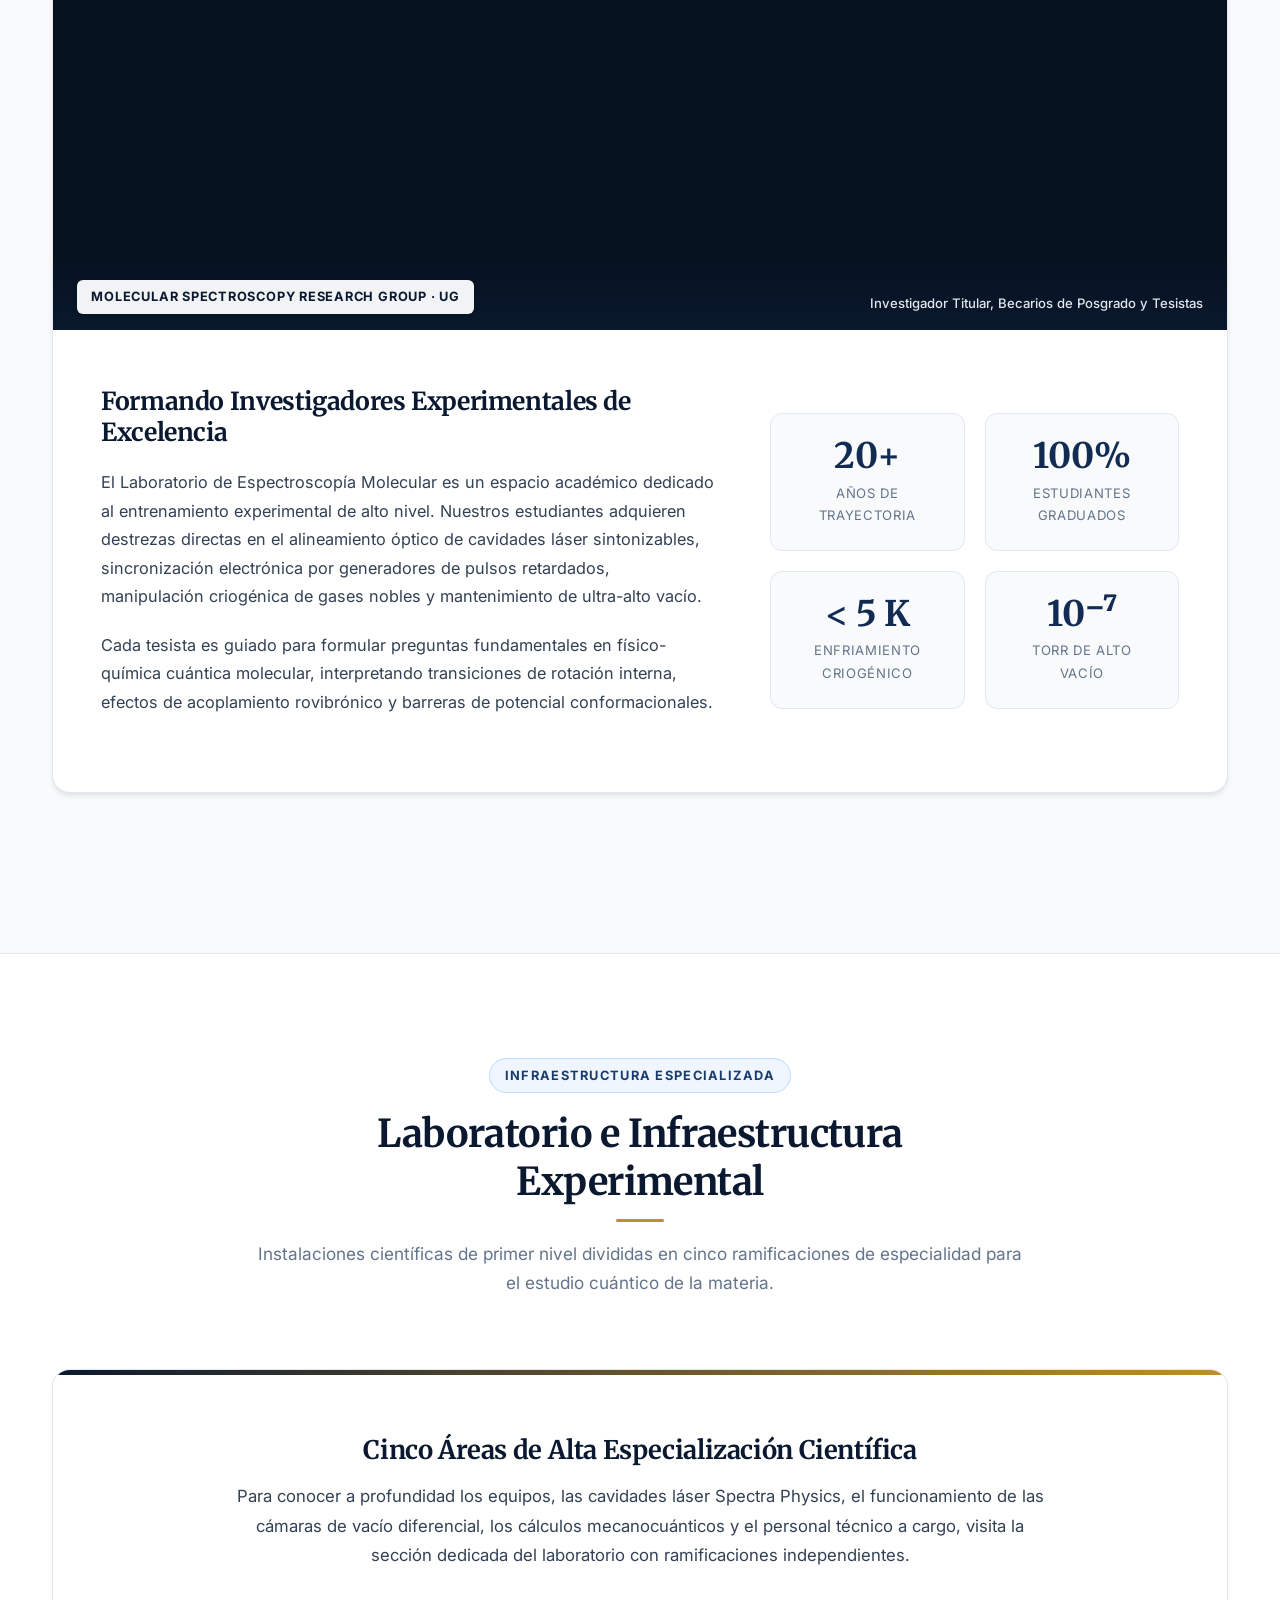
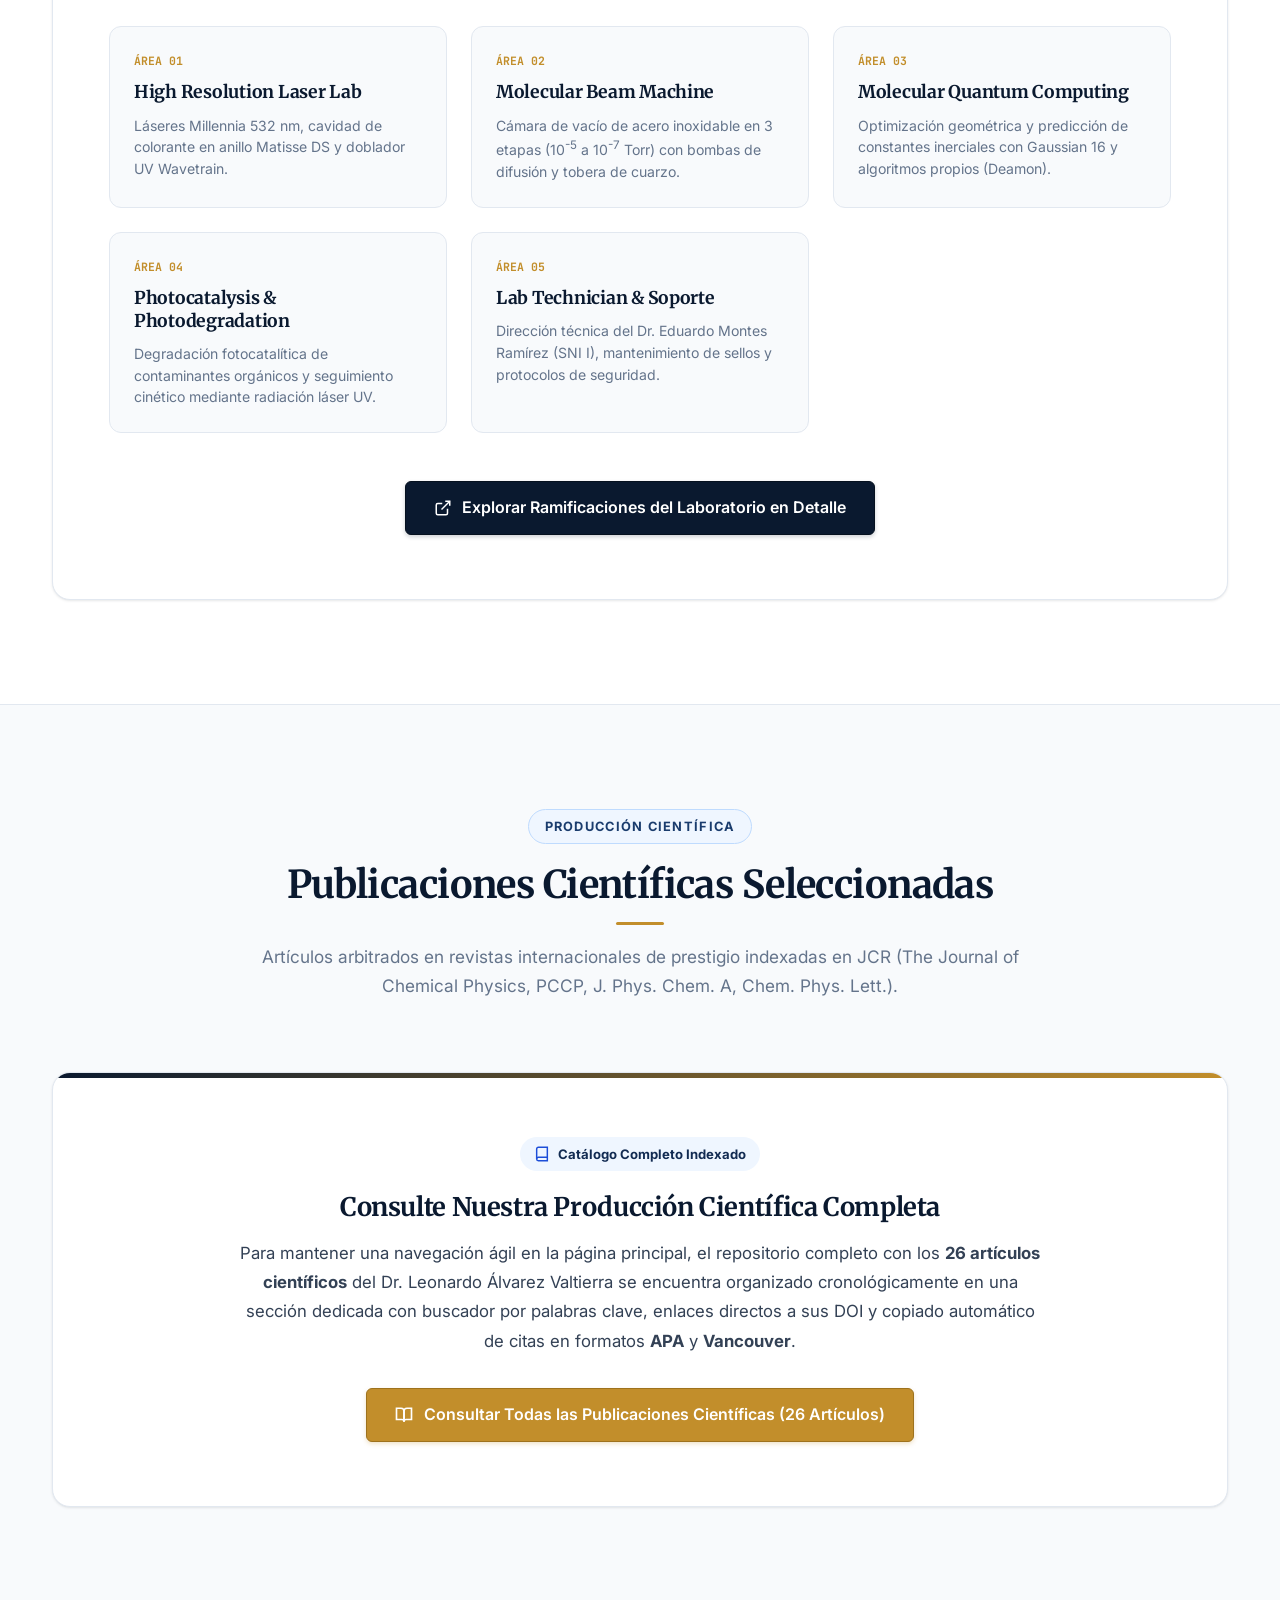
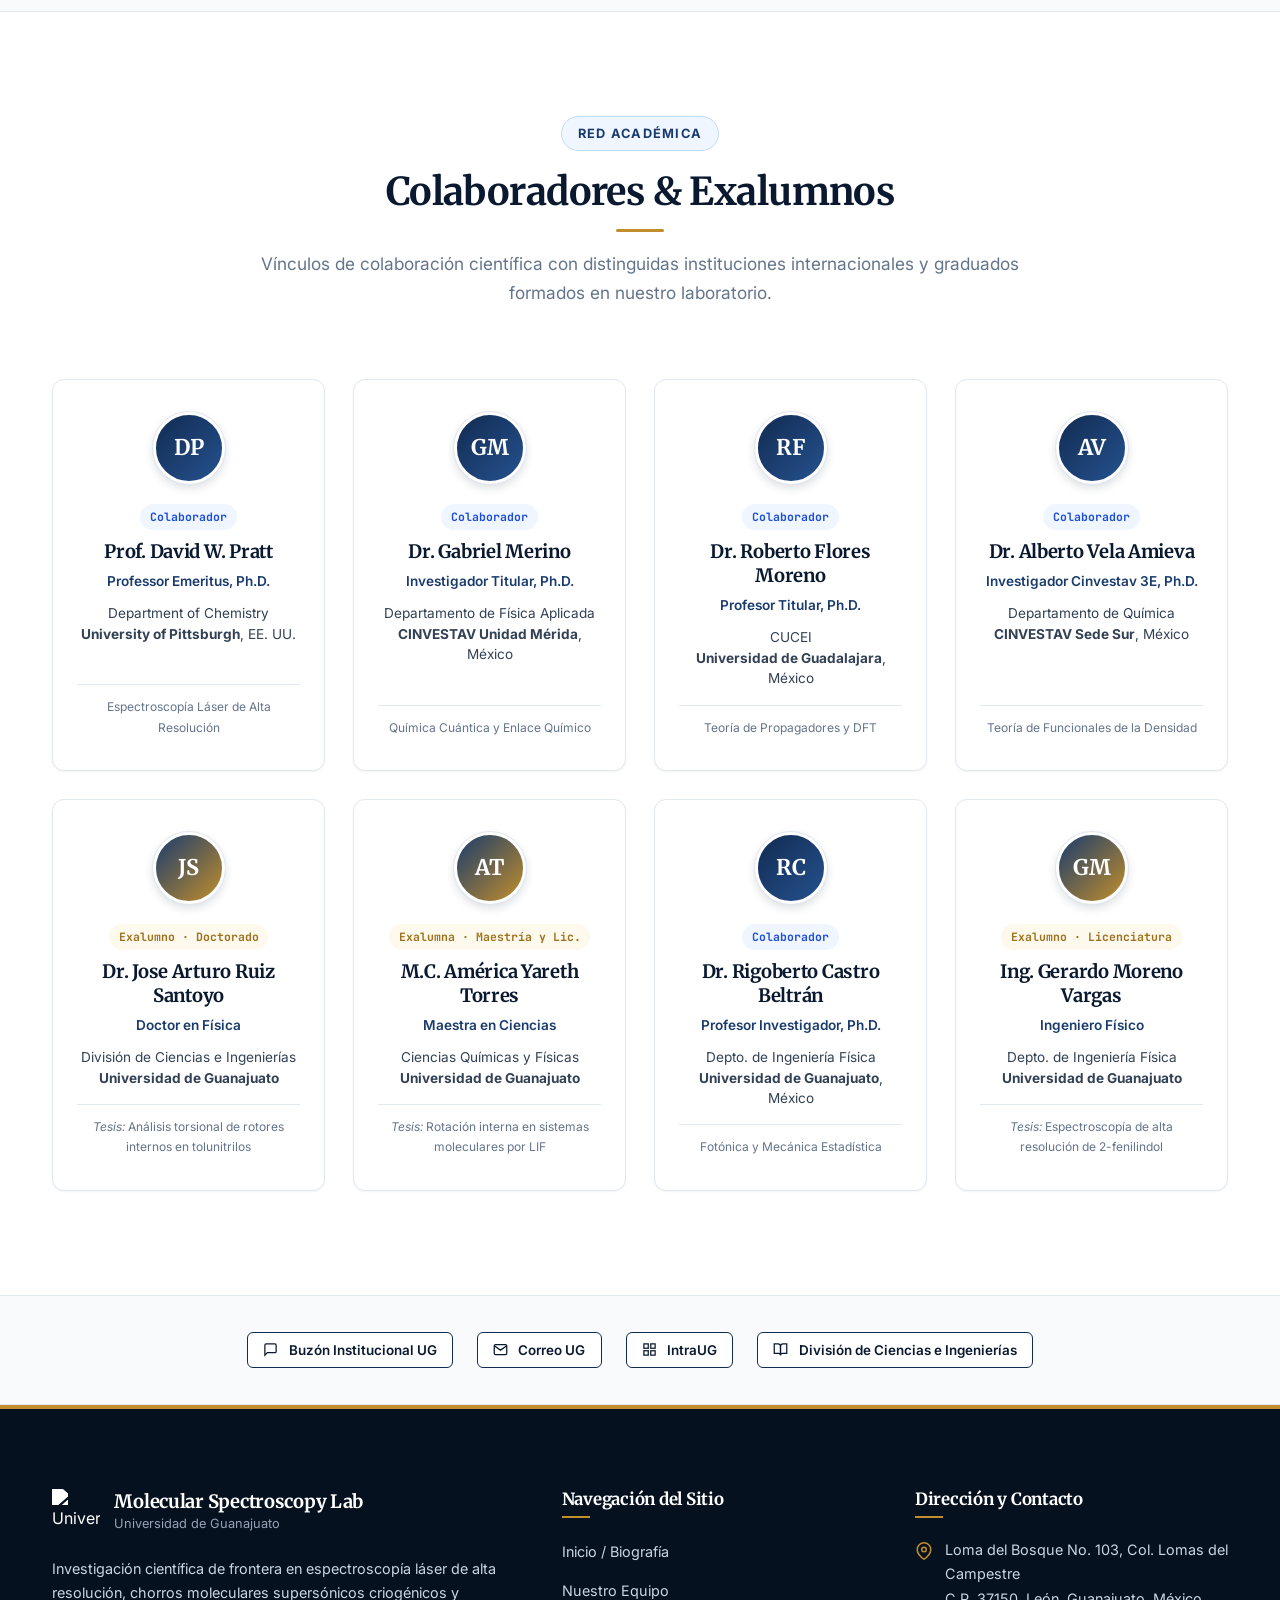
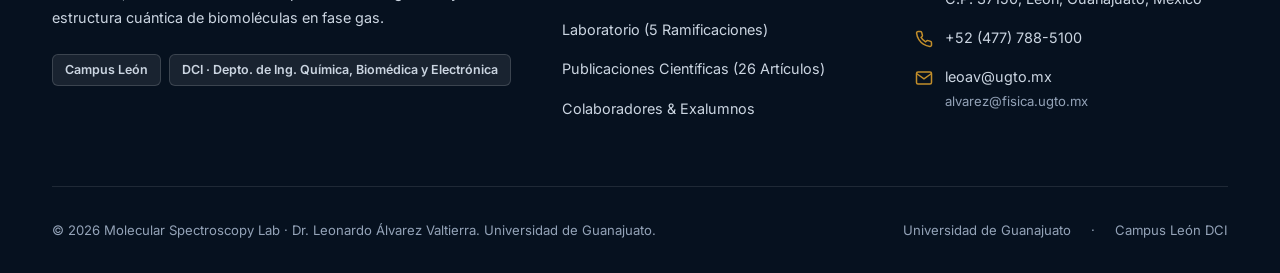
==== commit e0fb712d: "Fix mobile responsive UX, dock laboratory sidebar to screen edge on mobile, and sanitize scientific " ====
--- a/index.html
+++ b/index.html
@@ -9,6 +9,12 @@
   <meta name="description" content="Sitio web oficial del Laboratorio de Espectroscopía Molecular liderado por el Dr. Leonardo Álvarez Valtierra. División de Ciencias e Ingenierías, Universidad de Guanajuato.">
   <meta name="keywords" content="Molecular Spectroscopy Lab, Dr. Leonardo Alvarez Valtierra, Universidad de Guanajuato, Espectroscopía Láser, Fase Gas, Chorro Supersónico, Biomoléculas">
   <meta name="author" content="Dr. Leonardo Álvarez Valtierra">
+
+  <!-- Favicon / Miniatura de la pestaña del navegador -->
+  <link rel="icon" type="image/svg+xml" href="favicon.svg">
+  <link rel="icon" type="image/png" sizes="32x32" href="favicon.png">
+  <link rel="icon" type="image/png" href="https://dci.ugto.mx/~molspeclab/templates/universidaddeguanajuato/images/escudo-universidad-de-guanajuato.png">
+  <link rel="apple-touch-icon" href="favicon.png">
 
   <!-- Open Graph Meta -->
   <meta property="og:type" content="website">
@@ -191,9 +197,9 @@
               href="http://www.dci.ugto.mx/~molspeclab/images/images/pdf/cv_Leo_Alvarez-10-oct-24.pdf" 
               target="_blank" 
               rel="noopener noreferrer" 
-              class="btn btn-accent"
+              class="btn btn-accent hero-cv-btn"
             >
-              <svg viewBox="0 0 24 24" fill="none" stroke="currentColor" stroke-width="2.2" stroke-linecap="round" stroke-linejoin="round" aria-hidden="true">
+              <svg viewBox="0 0 24 24" fill="none" stroke="currentColor" stroke-width="2" stroke-linecap="round" stroke-linejoin="round" aria-hidden="true">
                 <path d="M21 15v4a2 2 0 0 1-2 2H5a2 2 0 0 1-2-2v-4"></path>
                 <polyline points="7 10 12 15 17 10"></polyline>
                 <line x1="12" y1="18" x2="12" y2="12"></line>
@@ -368,7 +374,7 @@
           <div class="teaser-card">
             <span class="teaser-card-tag">Área 02</span>
             <h4 class="teaser-card-title">Molecular Beam Machine</h4>
-            <p class="teaser-card-desc">Cámara de vacío de acero inoxidable en 3 etapas ($10^{-5}$ a $10^{-7}$ Torr) con bombas de difusión y tobera de cuarzo.</p>
+            <p class="teaser-card-desc">Cámara de vacío de acero inoxidable en 3 etapas (10<sup>-5</sup> a 10<sup>-7</sup> Torr) con bombas de difusión y tobera de cuarzo.</p>
           </div>
 
           <div class="teaser-card">
@@ -391,7 +397,7 @@
         </div>
 
         <!-- Botón Académico Prominente para Abrir la Página de Laboratorio -->
-        <a href="laboratorio.html" class="btn btn-primary" style="padding: 1rem 2rem; font-size: 1.02rem;">
+        <a href="laboratorio.html" class="btn btn-primary teaser-showcase-btn">
           <svg viewBox="0 0 24 24" fill="none" stroke="currentColor" stroke-width="2"><path d="M18 13v6a2 2 0 0 1-2 2H5a2 2 0 0 1-2-2V8a2 2 0 0 1 2-2h6"></path><polyline points="15 3 21 3 21 9"></polyline><line x1="10" y1="14" x2="21" y2="3"></line></svg>
           <span>Explorar Ramificaciones del Laboratorio en Detalle</span>
         </a>
@@ -429,7 +435,7 @@
         </p>
 
         <!-- Botón Académico Prominente para Abrir la Página de Publicaciones -->
-        <a href="publicaciones.html" class="btn btn-accent" style="padding: 1rem 2.25rem; font-size: 1.05rem;">
+        <a href="publicaciones.html" class="btn btn-accent teaser-showcase-btn">
           <svg viewBox="0 0 24 24" fill="none" stroke="currentColor" stroke-width="2.2"><path d="M2 3h6a4 4 0 0 1 4 4v14a3 3 0 0 0-3-3H2z"></path><path d="M22 3h-6a4 4 0 0 0-4 4v14a3 3 0 0 1 3-3h7z"></path></svg>
           <span>Consultar Todas las Publicaciones Científicas (26 Artículos)</span>
         </a>
--- a/css/styles.css
+++ b/css/styles.css
@@ -181,6 +181,13 @@
   padding-right: 1.5rem;
 }
 
+@media (max-width: 480px) {
+  .container {
+    padding-left: 1rem;
+    padding-right: 1rem;
+  }
+}
+
 @media (min-width: 768px) {
   .container {
     padding-left: 2rem;
@@ -538,22 +545,34 @@
   display: inline-flex;
   align-items: center;
   justify-content: center;
-  gap: 0.6rem;
+  gap: 0.65rem;
   font-family: var(--font-sans);
   font-size: 0.95rem;
   font-weight: 600;
-  padding: 0.8rem 1.5rem;
+  padding: 0.8rem 1.4rem;
   border-radius: var(--radius-sm);
   transition: all var(--transition-fast);
   text-decoration: none;
   white-space: nowrap;
-  line-height: 1;
+  line-height: 1.35;
+  max-width: 100%;
+  box-sizing: border-box;
 }
 
 .btn svg {
   width: 18px;
   height: 18px;
   flex-shrink: 0;
+  overflow: visible;
+  display: inline-block;
+  vertical-align: middle;
+}
+
+@media (max-width: 480px) {
+  .btn {
+    white-space: normal;
+    text-align: center;
+  }
 }
 
 .btn-primary {
@@ -712,13 +731,23 @@
 .hero-actions {
   display: flex;
   flex-direction: column;
-  gap: 0.9rem;
+  gap: 0.85rem;
+  width: 100%;
 }
 
 @media (min-width: 520px) {
   .hero-actions {
     flex-direction: row;
     align-items: center;
+    width: auto;
+  }
+}
+
+@media (max-width: 519px) {
+  .hero-actions .btn {
+    width: 100%;
+    padding: 0.85rem 1rem;
+    font-size: 0.92rem;
   }
 }
 
@@ -851,12 +880,72 @@
   width: 100%;
   background-color: var(--navy-950);
   overflow: hidden;
-  height: 360px;
-}
-
-@media (min-width: 640px) {
+  height: auto;
+}
+
+@media (max-width: 767px) {
+  .team-banner-wrapper {
+    height: auto;
+    max-height: 400px;
+    background-color: #06111f;
+  }
+
+  .team-photo-img {
+    width: 100%;
+    height: auto;
+    max-height: 380px;
+    object-fit: contain;
+    display: block;
+  }
+
+  .team-image-caption-bar {
+    position: relative;
+    background: var(--navy-900);
+    padding: 0.75rem 1rem;
+    gap: 0.5rem;
+  }
+
+  .team-image-badge {
+    font-size: 0.74rem;
+    padding: 0.25rem 0.6rem;
+  }
+
+  .team-image-legend {
+    font-size: 0.75rem;
+  }
+
+  .team-narrative-body {
+    padding: 1.75rem 1rem;
+  }
+
+  .team-metrics-grid {
+    gap: 0.65rem;
+  }
+
+  .team-metric-box {
+    padding: 0.9rem 0.5rem;
+  }
+
+  .team-metric-num {
+    font-size: 1.55rem;
+  }
+
+  .team-metric-desc {
+    font-size: 0.72rem;
+    letter-spacing: 0.02em;
+    line-height: 1.25;
+  }
+}
+
+@media (min-width: 768px) {
   .team-banner-wrapper {
     height: 440px;
+  }
+
+  .team-photo-img {
+    height: 100%;
+    object-fit: cover;
+    object-position: center 18%;
   }
 }
 
@@ -869,9 +958,6 @@
 /* CRITICAL CSS: Guaranteed face visibility for professor and all researchers */
 .team-photo-img {
   width: 100%;
-  height: 100%;
-  object-fit: cover;
-  object-position: center 18%; /* Exactly prioritizes faces in the upper portion */
   display: block;
   transition: transform var(--transition-smooth);
 }
@@ -942,9 +1028,10 @@
 
 .team-metrics-grid {
   display: grid;
-  grid-template-columns: repeat(2, 1fr);
+  grid-template-columns: repeat(2, minmax(0, 1fr));
   gap: 1.25rem;
   align-content: center;
+  width: 100%;
 }
 
 .team-metric-box {
@@ -953,6 +1040,8 @@
   border-radius: var(--radius-md);
   padding: 1.5rem;
   text-align: center;
+  min-width: 0;
+  overflow: hidden;
 }
 
 .team-metric-num {
@@ -986,6 +1075,35 @@
   text-align: center;
   position: relative;
   overflow: hidden;
+  max-width: 100%;
+}
+
+@media (max-width: 640px) {
+  .teaser-showcase-box {
+    padding: 2.25rem 1rem;
+  }
+}
+
+.teaser-showcase-btn {
+  max-width: 100%;
+  width: auto;
+  white-space: normal;
+  text-align: center;
+  line-height: 1.35;
+  padding: 0.95rem 1.75rem;
+  font-size: 1rem;
+  display: inline-flex;
+  align-items: center;
+  justify-content: center;
+  gap: 0.65rem;
+}
+
+@media (max-width: 640px) {
+  .teaser-showcase-btn {
+    width: 100%;
+    padding: 0.85rem 1rem;
+    font-size: 0.92rem;
+  }
 }
 
 @media (min-width: 768px) {
@@ -1091,6 +1209,86 @@
   display: flex;
   flex-direction: column;
   gap: 0.5rem;
+}
+
+/* MOBILE FIX FOR LAB SIDEBAR:
+   On mobile (< 992px), docked as a sleek floating vertical icon rail pinned
+   directly to the right edge of the screen, completely clearing the center
+   so the entire article text is 100% visible and unhindered. */
+@media (max-width: 991px) {
+  .lab-branch-sidebar {
+    position: fixed;
+    right: 8px;
+    top: 50%;
+    transform: translateY(-50%);
+    z-index: 950;
+    background: rgba(10, 25, 47, 0.94);
+    backdrop-filter: blur(12px);
+    -webkit-backdrop-filter: blur(12px);
+    border: 1px solid rgba(255, 255, 255, 0.16);
+    border-radius: var(--radius-full);
+    padding: 0.5rem 0.35rem;
+    box-shadow: 0 8px 30px rgba(0, 0, 0, 0.35);
+    display: flex;
+    flex-direction: column;
+    gap: 0.45rem;
+    width: auto;
+    max-width: none;
+  }
+
+  .lab-branch-sidebar-title {
+    display: none;
+  }
+
+  .lab-branch-nav-btn {
+    width: 38px;
+    height: 38px;
+    padding: 0;
+    border-radius: 50%;
+    display: flex;
+    align-items: center;
+    justify-content: center;
+    background: transparent;
+    color: #cbd5e1;
+    border: 1px solid transparent;
+    position: relative;
+    transition: all var(--transition-fast);
+  }
+
+  .lab-branch-nav-btn span {
+    display: none;
+  }
+
+  .lab-branch-nav-btn svg {
+    width: 18px;
+    height: 18px;
+    color: #cbd5e1;
+  }
+
+  .lab-branch-nav-btn:hover {
+    background: rgba(255, 255, 255, 0.15);
+    color: #ffffff;
+  }
+
+  .lab-branch-nav-btn:hover svg {
+    color: #ffffff;
+  }
+
+  .lab-branch-nav-btn.active {
+    background: var(--navy-800);
+    border-color: var(--gold-accent);
+    color: #ffffff;
+    box-shadow: 0 0 0 2px rgba(194, 142, 43, 0.4);
+  }
+
+  .lab-branch-nav-btn.active svg {
+    color: var(--gold-accent);
+  }
+
+  /* Right padding on mobile content area so text is never obstructed by the edge dock */
+  .lab-branch-content-area {
+    padding-right: 28px;
+  }
 }
 
 .lab-branch-sidebar-title {
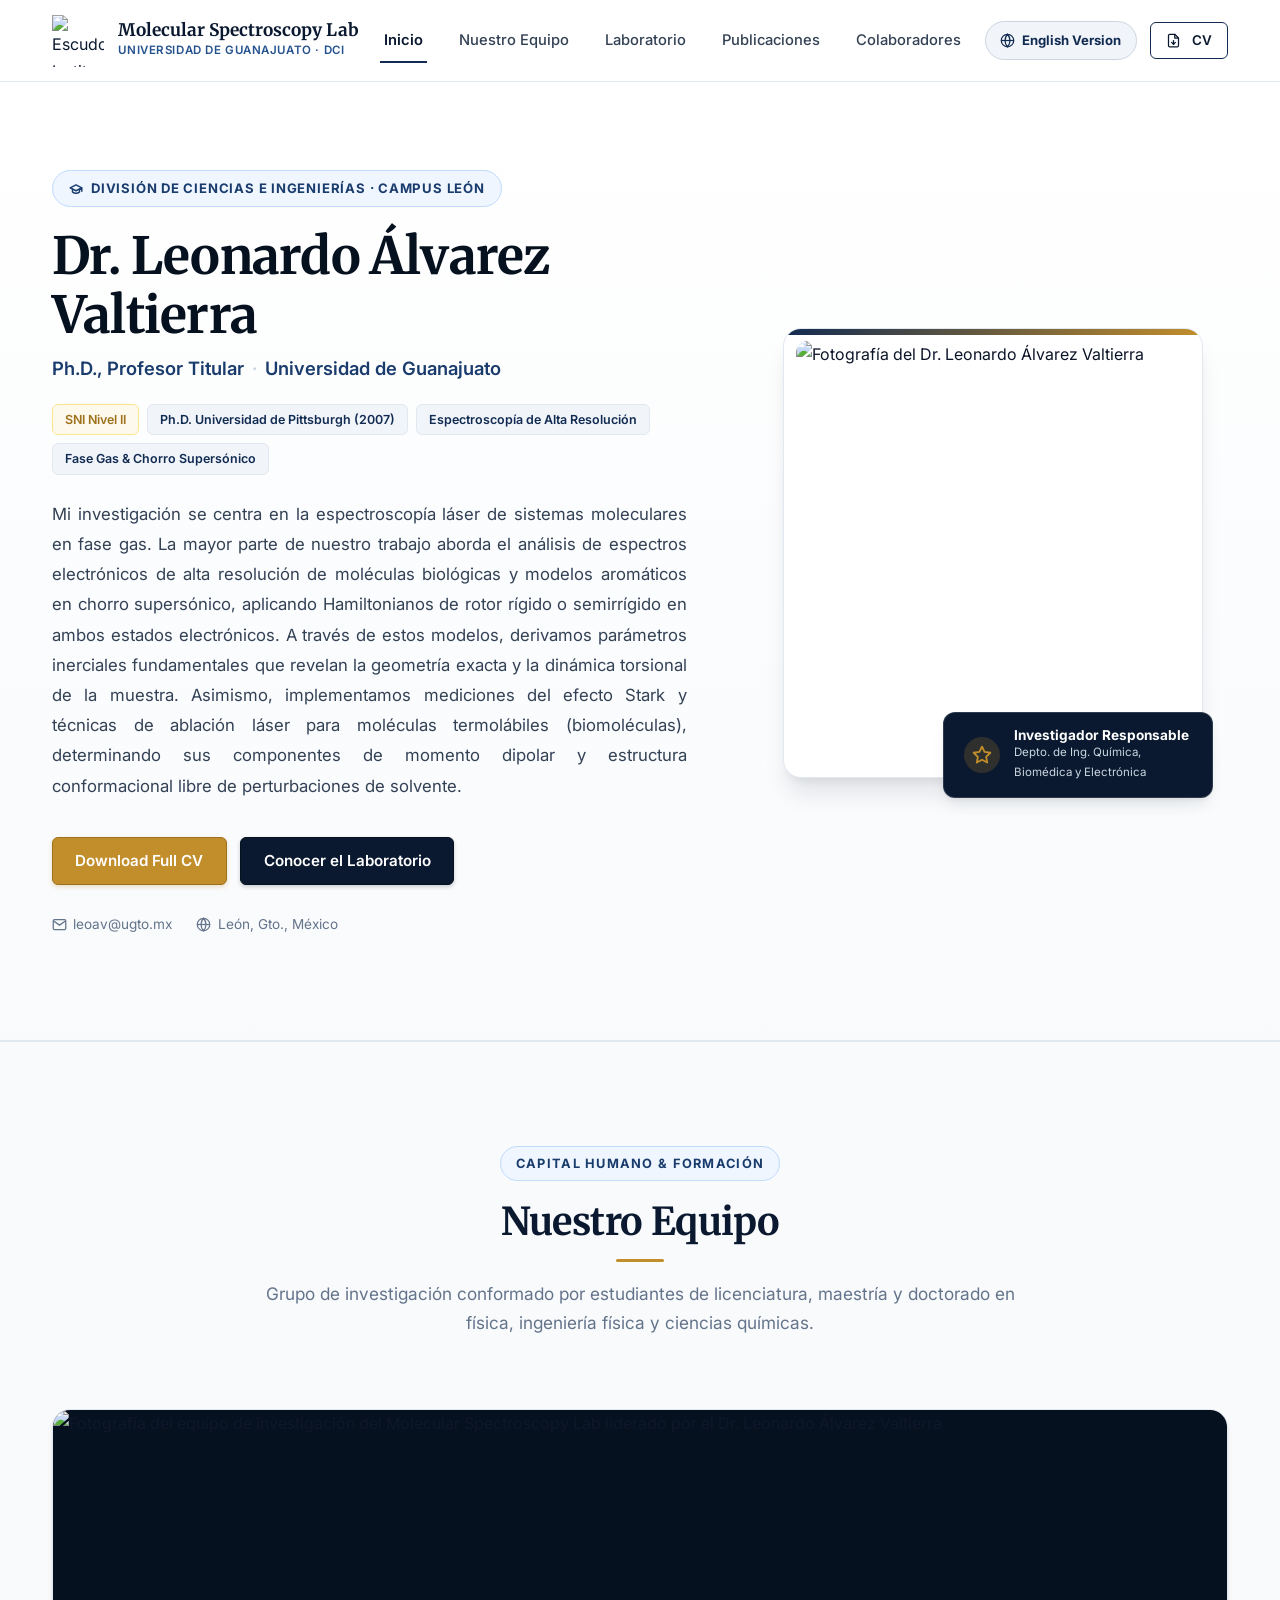
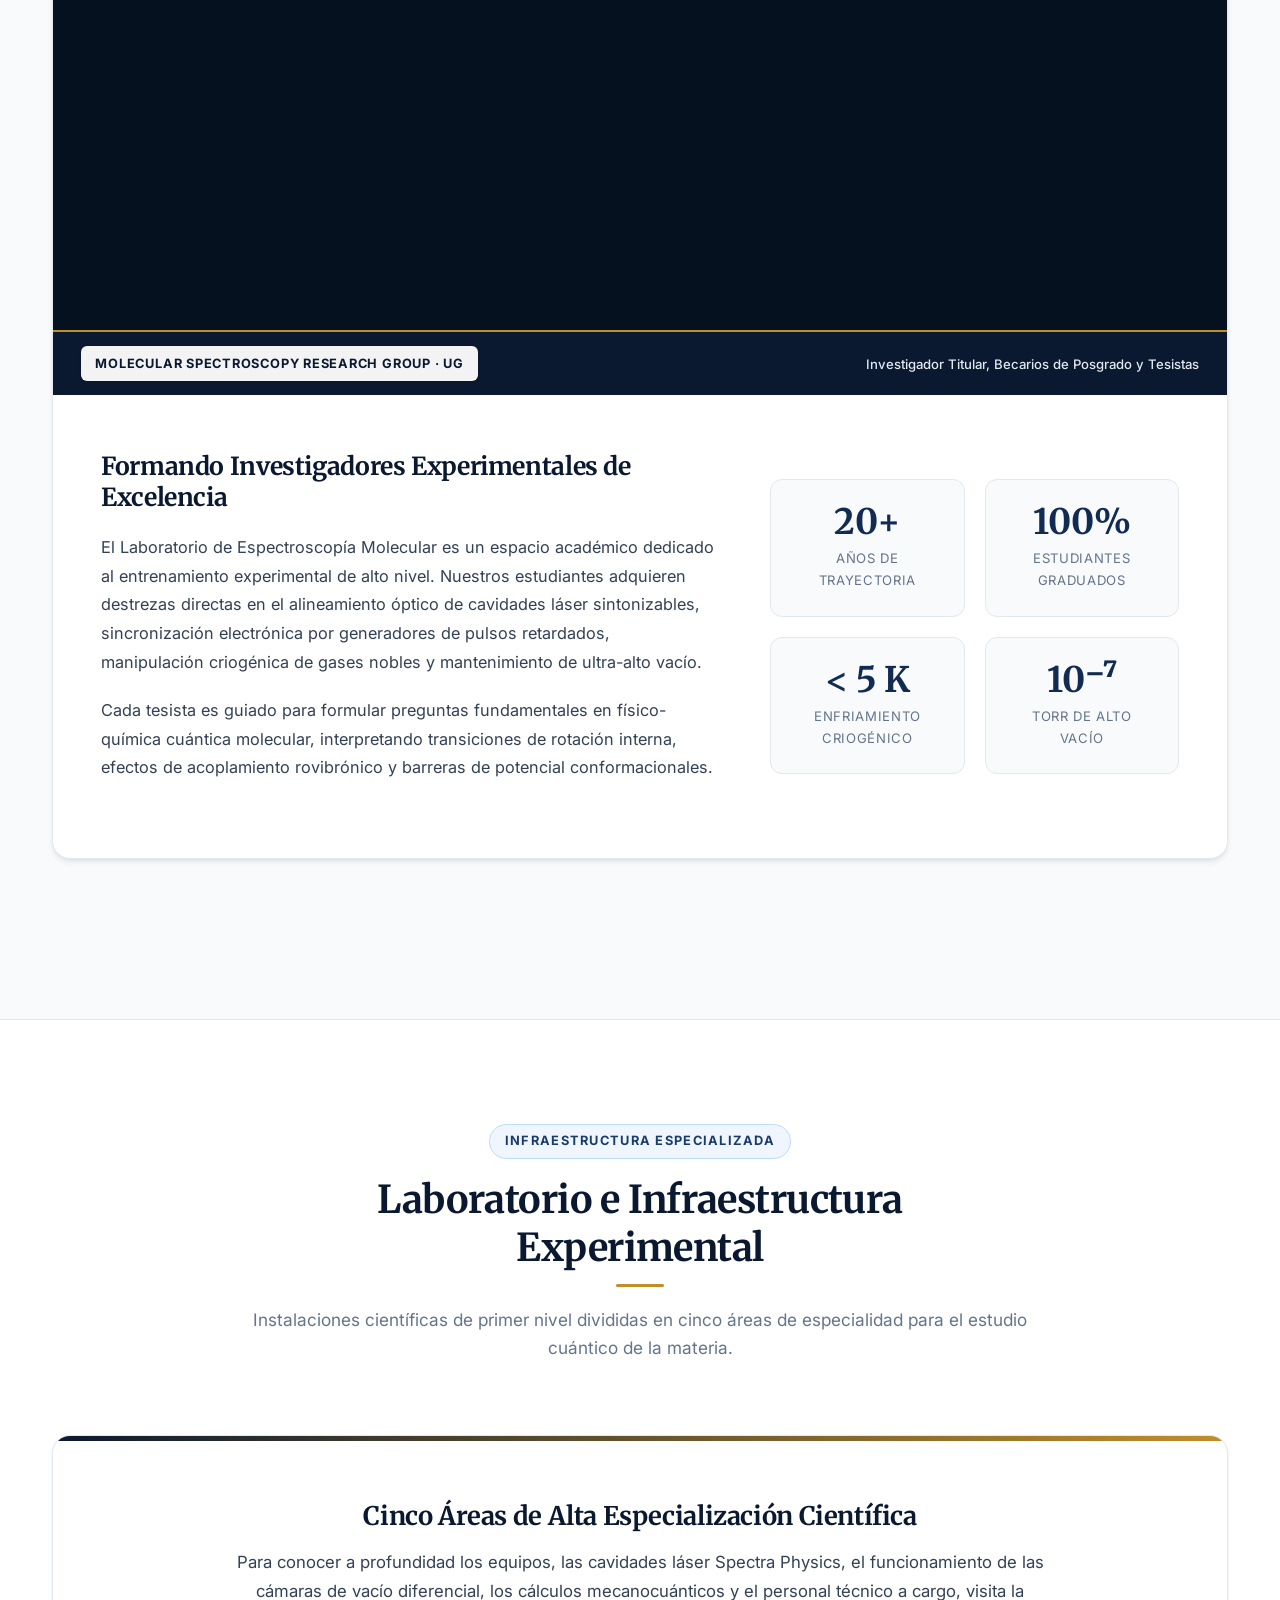
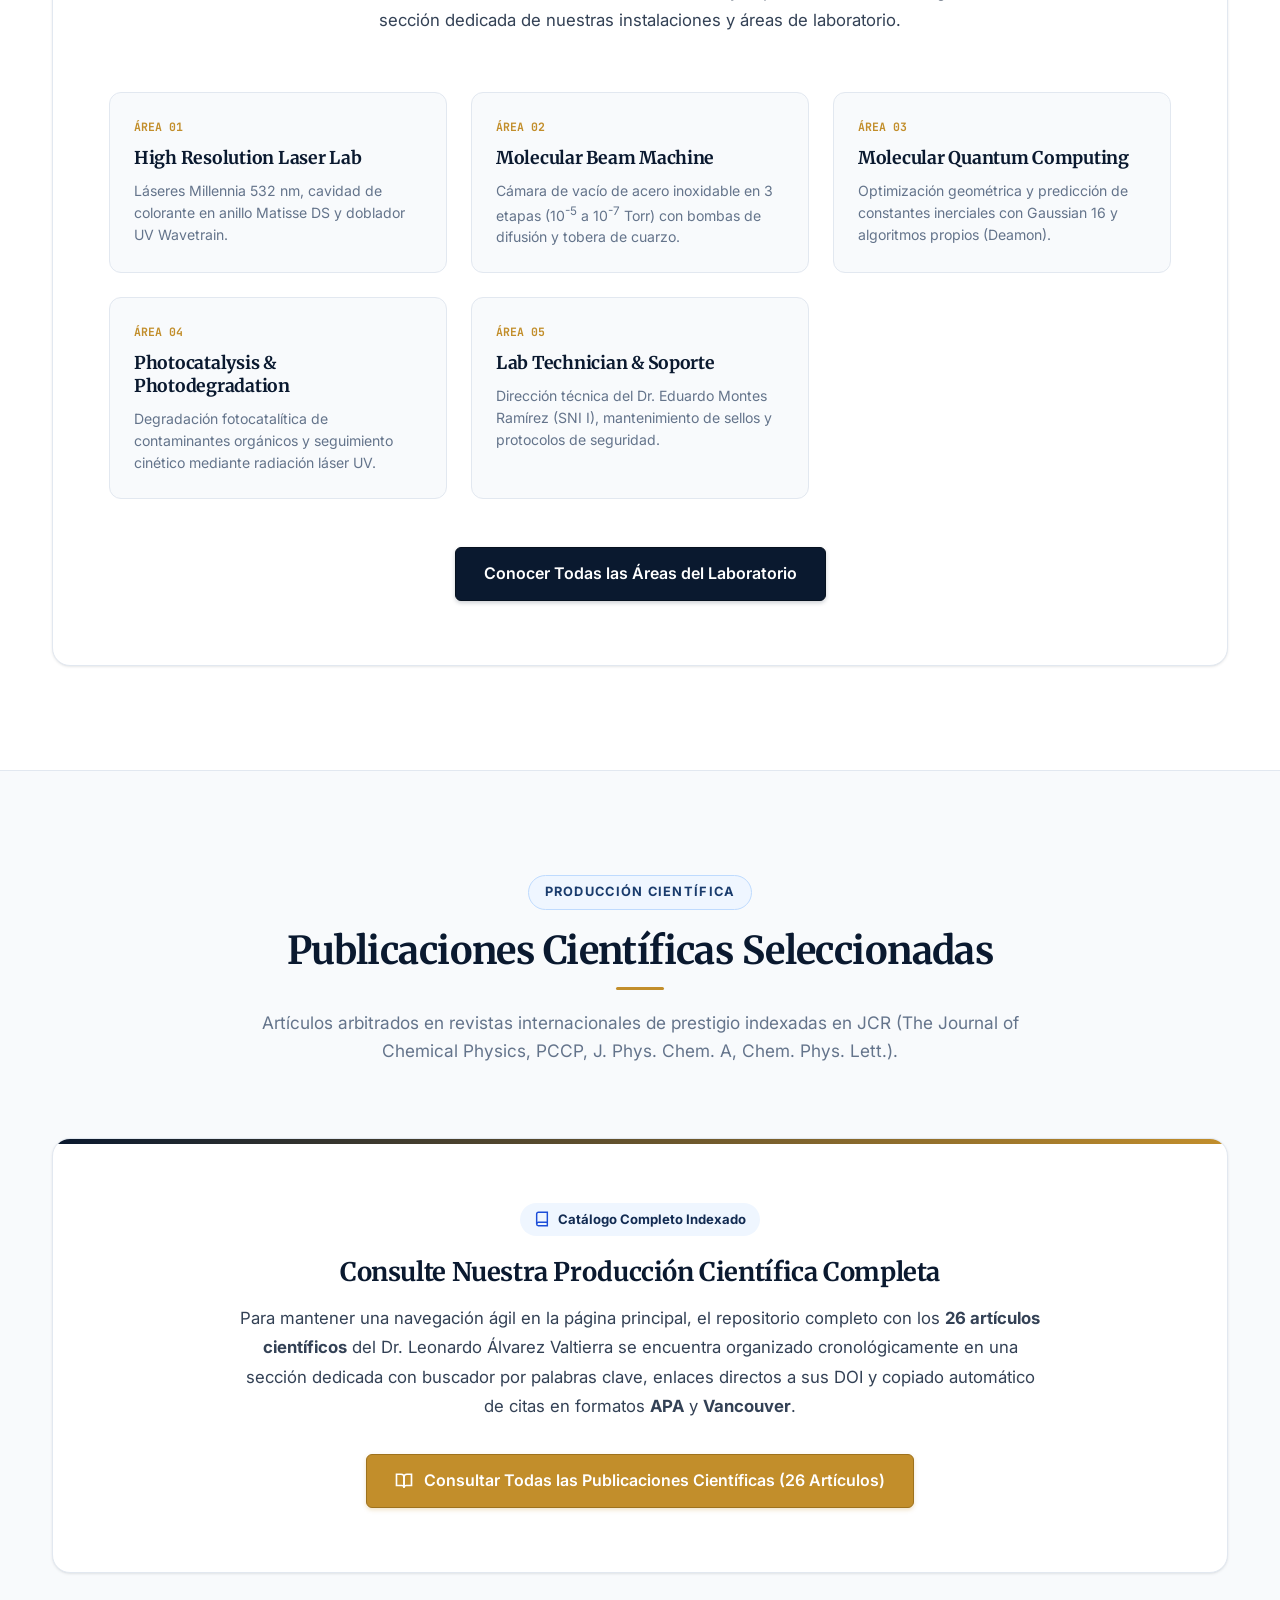
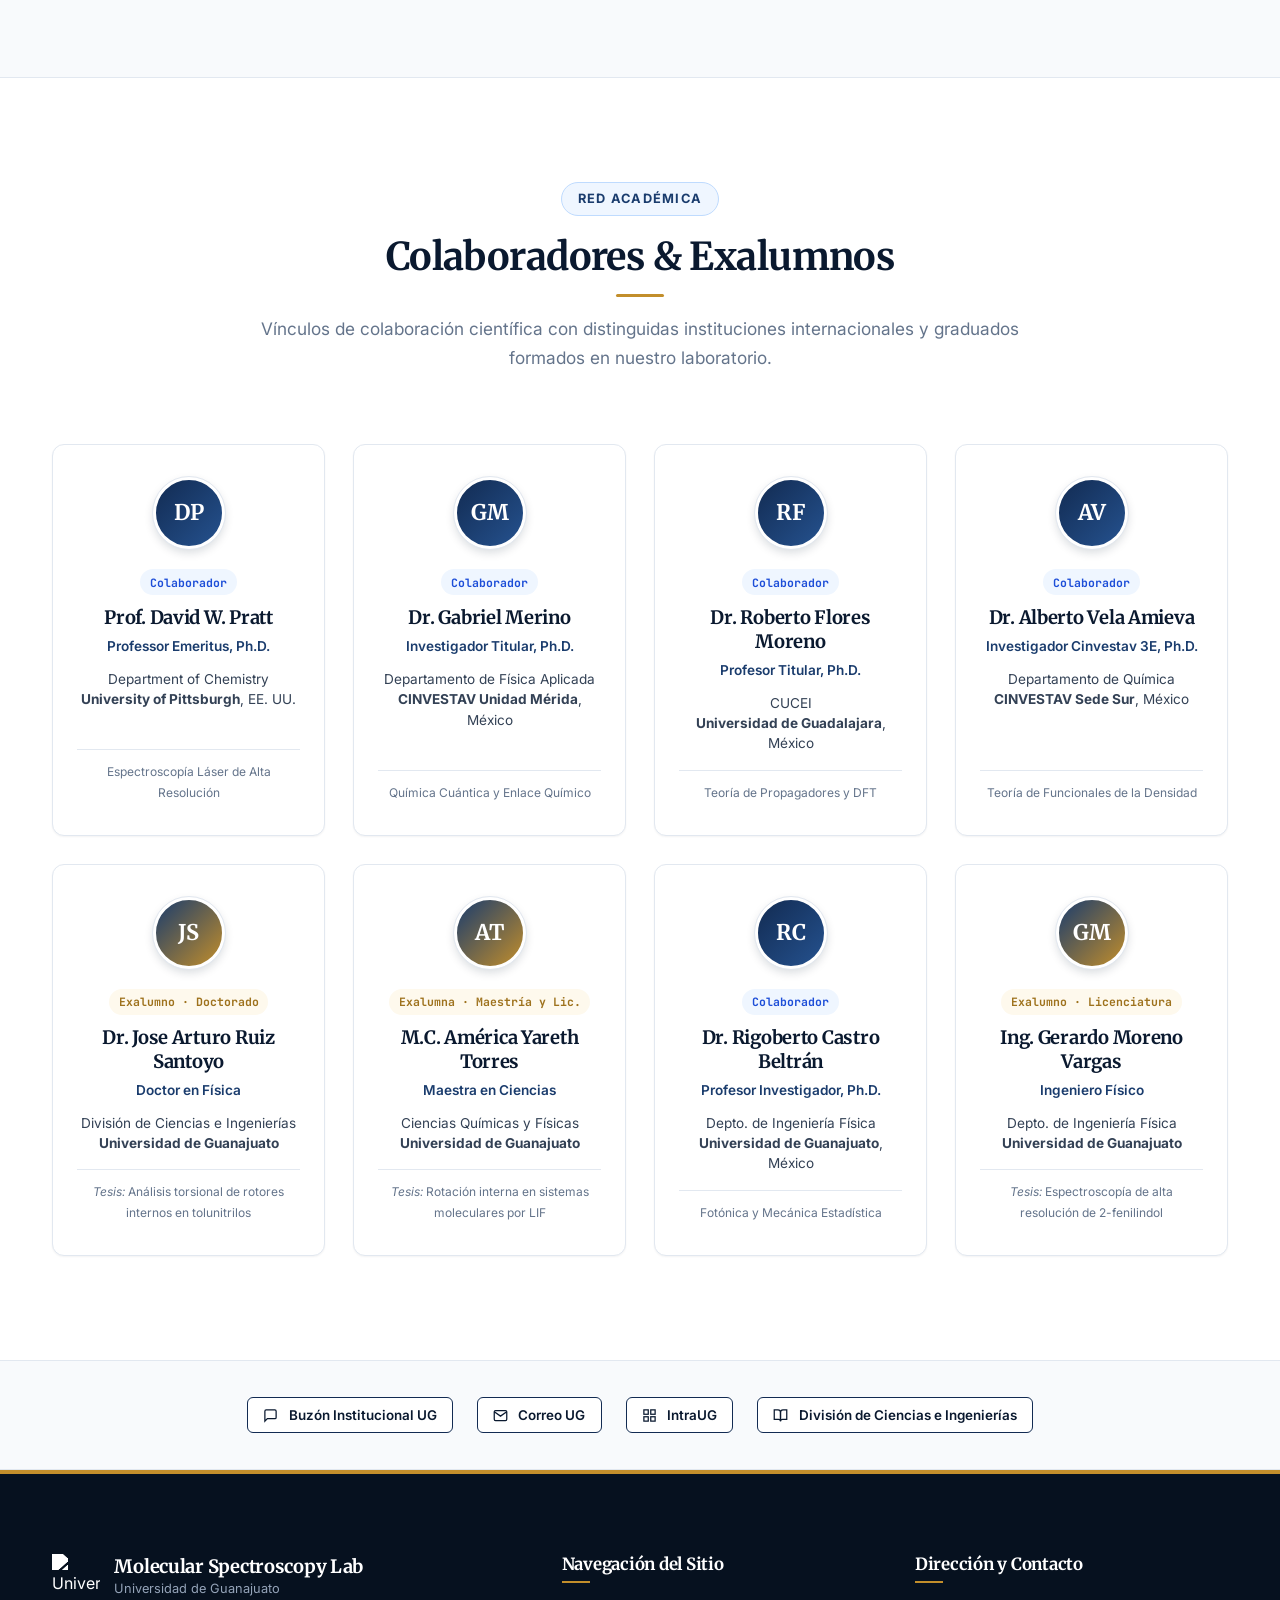
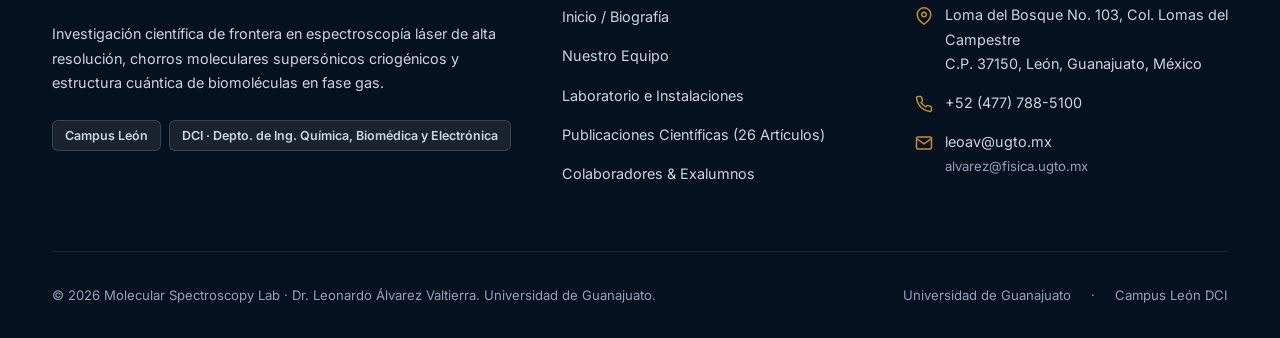
==== commit 2a867d04: "Refactor UI: separate group photo caption, mobile folding lab sidebar with enlarged icons, remove he" ====
--- a/index.html
+++ b/index.html
@@ -118,7 +118,7 @@
       <ul class="mobile-nav-list">
         <li><a href="#home" class="mobile-nav-link active">Inicio</a></li>
         <li><a href="#team" class="mobile-nav-link">Nuestro Equipo</a></li>
-        <li><a href="laboratorio.html" class="mobile-nav-link">Laboratorio (5 Ramificaciones)</a></li>
+        <li><a href="laboratorio.html" class="mobile-nav-link">Laboratorio e Instalaciones</a></li>
         <li><a href="publicaciones.html" class="mobile-nav-link">Publicaciones Científicas</a></li>
         <li><a href="#collaborators" class="mobile-nav-link">Colaboradores y Exalumnos</a></li>
         <li><a href="#contact" class="mobile-nav-link">Contacto Institucional</a></li>
@@ -199,21 +199,11 @@
               rel="noopener noreferrer" 
               class="btn btn-accent hero-cv-btn"
             >
-              <svg viewBox="0 0 24 24" fill="none" stroke="currentColor" stroke-width="2" stroke-linecap="round" stroke-linejoin="round" aria-hidden="true">
-                <path d="M21 15v4a2 2 0 0 1-2 2H5a2 2 0 0 1-2-2v-4"></path>
-                <polyline points="7 10 12 15 17 10"></polyline>
-                <line x1="12" y1="18" x2="12" y2="12"></line>
-              </svg>
               <span>Download Full CV</span>
             </a>
 
-            <!-- Botón para ver las Ramificaciones del Laboratorio -->
+            <!-- Botón para ver las Instalaciones del Laboratorio -->
             <a href="laboratorio.html" class="btn btn-primary">
-              <svg viewBox="0 0 24 24" fill="none" stroke="currentColor" stroke-width="2" stroke-linecap="round" stroke-linejoin="round" aria-hidden="true">
-                <rect x="2" y="3" width="20" height="14" rx="2" ry="2"></rect>
-                <line x1="8" y1="21" x2="16" y2="21"></line>
-                <line x1="12" y1="17" x2="12" y2="21"></line>
-              </svg>
               <span>Conocer el Laboratorio</span>
             </a>
           </div>
@@ -287,7 +277,7 @@
       <!-- Tarjeta Principal del Equipo con CSS Crítico para Visualización de Rostros -->
       <div class="team-section-card">
         
-        <!-- Contenedor adaptativo: object-fit: cover; object-position: center 18%; -->
+        <!-- Contenedor adaptativo: Fotografía 100% visible sin textos encima -->
         <div class="team-banner-wrapper">
           <img 
             src="https://dci.ugto.mx/~molspeclab/images/images/banners/foto-grupo.jpeg" 
@@ -295,10 +285,12 @@
             class="team-photo-img"
             loading="lazy"
           >
-          <div class="team-image-caption-bar">
-            <span class="team-image-badge">Molecular Spectroscopy Research Group · UG</span>
-            <span class="team-image-legend">Investigador Titular, Becarios de Posgrado y Tesistas</span>
-          </div>
+        </div>
+
+        <!-- Barra de Leyenda Institucional Separada Físicamente de la Imagen -->
+        <div class="team-image-caption-bar">
+          <span class="team-image-badge">Molecular Spectroscopy Research Group · UG</span>
+          <span class="team-image-legend">Investigador Titular, Becarios de Posgrado y Tesistas</span>
         </div>
 
         <div class="team-narrative-body">
@@ -351,7 +343,7 @@
         <span class="section-badge">Infraestructura Especializada</span>
         <h2 class="section-title">Laboratorio e Infraestructura Experimental</h2>
         <p class="section-subtitle">
-          Instalaciones científicas de primer nivel divididas en cinco ramificaciones de especialidad para el estudio cuántico de la materia.
+          Instalaciones científicas de primer nivel divididas en cinco áreas de especialidad para el estudio cuántico de la materia.
         </p>
       </div>
 
@@ -360,10 +352,10 @@
           Cinco Áreas de Alta Especialización Científica
         </h3>
         <p style="max-width: 820px; font-size: 1.05rem; color: var(--text-secondary); margin-bottom: 1rem;">
-          Para conocer a profundidad los equipos, las cavidades láser Spectra Physics, el funcionamiento de las cámaras de vacío diferencial, los cálculos mecanocuánticos y el personal técnico a cargo, visita la sección dedicada del laboratorio con ramificaciones independientes.
+          Para conocer a profundidad los equipos, las cavidades láser Spectra Physics, el funcionamiento de las cámaras de vacío diferencial, los cálculos mecanocuánticos y el personal técnico a cargo, visita la sección dedicada de nuestras instalaciones y áreas de laboratorio.
         </p>
 
-        <!-- Cuadrícula con las 5 Ramificaciones en resumen -->
+        <!-- Cuadrícula con las 5 Áreas en resumen -->
         <div class="teaser-grid-previews">
           <div class="teaser-card">
             <span class="teaser-card-tag">Área 01</span>
@@ -398,8 +390,7 @@
 
         <!-- Botón Académico Prominente para Abrir la Página de Laboratorio -->
         <a href="laboratorio.html" class="btn btn-primary teaser-showcase-btn">
-          <svg viewBox="0 0 24 24" fill="none" stroke="currentColor" stroke-width="2"><path d="M18 13v6a2 2 0 0 1-2 2H5a2 2 0 0 1-2-2V8a2 2 0 0 1 2-2h6"></path><polyline points="15 3 21 3 21 9"></polyline><line x1="10" y1="14" x2="21" y2="3"></line></svg>
-          <span>Explorar Ramificaciones del Laboratorio en Detalle</span>
+          <span>Conocer Todas las Áreas del Laboratorio</span>
         </a>
       </div>
 
@@ -625,7 +616,7 @@
           <ul class="footer-links">
             <li><a href="index.html">Inicio / Biografía</a></li>
             <li><a href="#team">Nuestro Equipo</a></li>
-            <li><a href="laboratorio.html">Laboratorio (5 Ramificaciones)</a></li>
+            <li><a href="laboratorio.html">Laboratorio e Instalaciones</a></li>
             <li><a href="publicaciones.html">Publicaciones Científicas (26 Artículos)</a></li>
             <li><a href="#collaborators">Colaboradores &amp; Exalumnos</a></li>
           </ul>
--- a/css/styles.css
+++ b/css/styles.css
@@ -967,14 +967,13 @@
 }
 
 .team-image-caption-bar {
-  position: absolute;
-  bottom: 0;
-  left: 0;
-  right: 0;
-  background: linear-gradient(180deg, rgba(10, 25, 47, 0) 0%, rgba(10, 25, 47, 0.85) 100%);
-  padding: 2rem 1.5rem 1rem 1.5rem;
-  display: flex;
-  align-items: flex-end;
+  position: relative;
+  width: 100%;
+  background: var(--navy-900);
+  border-top: 2px solid var(--gold-accent);
+  padding: 0.9rem 1.75rem;
+  display: flex;
+  align-items: center;
   justify-content: space-between;
   flex-wrap: wrap;
   gap: 0.75rem;
@@ -1181,7 +1180,7 @@
 }
 
 /* --------------------------------------------------------------------------
-   10. Laboratory Branching Layout (Página laboratorio.html con Ramificaciones)
+   10. Laboratory Facilities Layout (Página laboratorio.html con Áreas)
    -------------------------------------------------------------------------- */
 .lab-branch-layout {
   display: grid;
@@ -1197,7 +1196,7 @@
   }
 }
 
-/* Sticky Branch Sidebar / Selector */
+/* Sticky Branch Sidebar / Selector for Desktop */
 .lab-branch-sidebar {
   position: sticky;
   top: calc(var(--header-height) + 24px);
@@ -1211,83 +1210,175 @@
   gap: 0.5rem;
 }
 
-/* MOBILE FIX FOR LAB SIDEBAR:
-   On mobile (< 992px), docked as a sleek floating vertical icon rail pinned
-   directly to the right edge of the screen, completely clearing the center
-   so the entire article text is 100% visible and unhindered. */
+/* MOBILE RESPONSIVE BEHAVIOR (< 992px):
+   - At top of page: Displayed as a full card in document flow with complete text labels & comfortable icons.
+   - When scrolled down: Smoothly folds into a fixed vertical interactive guide on the right edge (.docked-mobile),
+     hiding text labels and displaying enlarged, touch-friendly 48px/24px icons with gold accents. */
 @media (max-width: 991px) {
   .lab-branch-sidebar {
+    position: relative;
+    top: auto;
+    width: 100%;
+    margin-bottom: 2rem;
+    background-color: #ffffff;
+    border: 1px solid var(--border-light);
+    border-radius: var(--radius-lg);
+    padding: 1.25rem 1rem;
+    box-shadow: var(--shadow-sm);
+    display: flex;
+    flex-direction: column;
+    gap: 0.6rem;
+    transition: opacity 0.3s cubic-bezier(0.16, 1, 0.3, 1), transform 0.3s cubic-bezier(0.16, 1, 0.3, 1);
+  }
+
+  .lab-branch-sidebar-title {
+    display: block;
+    font-family: var(--font-serif);
+    font-size: 1.05rem;
+    font-weight: 700;
+    color: var(--navy-900);
+    padding-bottom: 0.6rem;
+    margin-bottom: 0.4rem;
+    border-bottom: 1px solid var(--border-light);
+    text-transform: uppercase;
+    letter-spacing: 0.05em;
+  }
+
+  .lab-branch-nav-btn {
+    display: flex;
+    align-items: center;
+    gap: 0.85rem;
+    width: 100%;
+    padding: 0.85rem 1.1rem;
+    border-radius: var(--radius-md);
+    font-size: 0.95rem;
+    font-weight: 600;
+    color: var(--navy-900);
+    background-color: var(--bg-secondary);
+    border: 1px solid var(--border-light);
+    transition: all var(--transition-fast);
+  }
+
+  .lab-branch-nav-btn span {
+    display: inline-block;
+  }
+
+  .lab-branch-nav-btn svg {
+    width: 22px;
+    height: 22px;
+    color: var(--navy-700);
+    flex-shrink: 0;
+  }
+
+  .lab-branch-nav-btn:hover {
+    background-color: var(--bg-tertiary);
+    color: var(--navy-950);
+  }
+
+  .lab-branch-nav-btn.active {
+    background-color: var(--navy-900);
+    color: #ffffff;
+    border-color: var(--navy-900);
+    box-shadow: var(--shadow-sm);
+  }
+
+  .lab-branch-nav-btn.active svg {
+    color: var(--gold-accent);
+  }
+
+  .lab-branch-nav-btn.active span {
+    color: #ffffff;
+  }
+
+  /* FOLDED & DOCKED STATE ON SCROLL */
+  .lab-branch-sidebar.docked-mobile {
     position: fixed;
-    right: 8px;
+    right: 12px;
     top: 50%;
     transform: translateY(-50%);
     z-index: 950;
-    background: rgba(10, 25, 47, 0.94);
-    backdrop-filter: blur(12px);
-    -webkit-backdrop-filter: blur(12px);
-    border: 1px solid rgba(255, 255, 255, 0.16);
+    width: auto;
+    max-width: none;
+    margin-bottom: 0;
+    background: rgba(10, 25, 47, 0.95);
+    backdrop-filter: blur(14px);
+    -webkit-backdrop-filter: blur(14px);
+    border: 1.5px solid rgba(255, 255, 255, 0.2);
     border-radius: var(--radius-full);
-    padding: 0.5rem 0.35rem;
-    box-shadow: 0 8px 30px rgba(0, 0, 0, 0.35);
+    padding: 0.65rem 0.4rem;
+    box-shadow: 0 10px 35px rgba(0, 0, 0, 0.45);
     display: flex;
     flex-direction: column;
-    gap: 0.45rem;
-    width: auto;
-    max-width: none;
-  }
-
-  .lab-branch-sidebar-title {
+    gap: 0.55rem;
+    animation: foldDockIn 0.35s cubic-bezier(0.16, 1, 0.3, 1) forwards;
+  }
+
+  @keyframes foldDockIn {
+    0% {
+      opacity: 0;
+      transform: translateY(-50%) translateX(35px) scale(0.88);
+    }
+    100% {
+      opacity: 1;
+      transform: translateY(-50%) translateX(0) scale(1);
+    }
+  }
+
+  .lab-branch-sidebar.docked-mobile .lab-branch-sidebar-title {
     display: none;
   }
 
-  .lab-branch-nav-btn {
-    width: 38px;
-    height: 38px;
+  .lab-branch-sidebar.docked-mobile .lab-branch-nav-btn {
+    width: 48px;
+    height: 48px;
     padding: 0;
     border-radius: 50%;
     display: flex;
     align-items: center;
     justify-content: center;
     background: transparent;
+    border: 1.5px solid transparent;
     color: #cbd5e1;
-    border: 1px solid transparent;
-    position: relative;
+    box-shadow: none;
     transition: all var(--transition-fast);
   }
 
-  .lab-branch-nav-btn span {
+  .lab-branch-sidebar.docked-mobile .lab-branch-nav-btn span {
     display: none;
   }
 
-  .lab-branch-nav-btn svg {
-    width: 18px;
-    height: 18px;
+  .lab-branch-sidebar.docked-mobile .lab-branch-nav-btn svg {
+    width: 24px;
+    height: 24px;
     color: #cbd5e1;
-  }
-
-  .lab-branch-nav-btn:hover {
-    background: rgba(255, 255, 255, 0.15);
+    transition: transform var(--transition-fast), color var(--transition-fast);
+  }
+
+  .lab-branch-sidebar.docked-mobile .lab-branch-nav-btn:hover {
+    background: rgba(255, 255, 255, 0.18);
     color: #ffffff;
   }
 
-  .lab-branch-nav-btn:hover svg {
+  .lab-branch-sidebar.docked-mobile .lab-branch-nav-btn:hover svg {
     color: #ffffff;
-  }
-
-  .lab-branch-nav-btn.active {
+    transform: scale(1.1);
+  }
+
+  .lab-branch-sidebar.docked-mobile .lab-branch-nav-btn.active {
     background: var(--navy-800);
     border-color: var(--gold-accent);
     color: #ffffff;
-    box-shadow: 0 0 0 2px rgba(194, 142, 43, 0.4);
-  }
-
-  .lab-branch-nav-btn.active svg {
+    box-shadow: 0 0 14px rgba(194, 142, 43, 0.6);
+  }
+
+  .lab-branch-sidebar.docked-mobile .lab-branch-nav-btn.active svg {
     color: var(--gold-accent);
-  }
-
-  /* Right padding on mobile content area so text is never obstructed by the edge dock */
+    transform: scale(1.1);
+  }
+
+  /* Padding on mobile content area so text is never obstructed by the edge dock */
   .lab-branch-content-area {
-    padding-right: 28px;
+    padding-right: 32px;
   }
 }
 
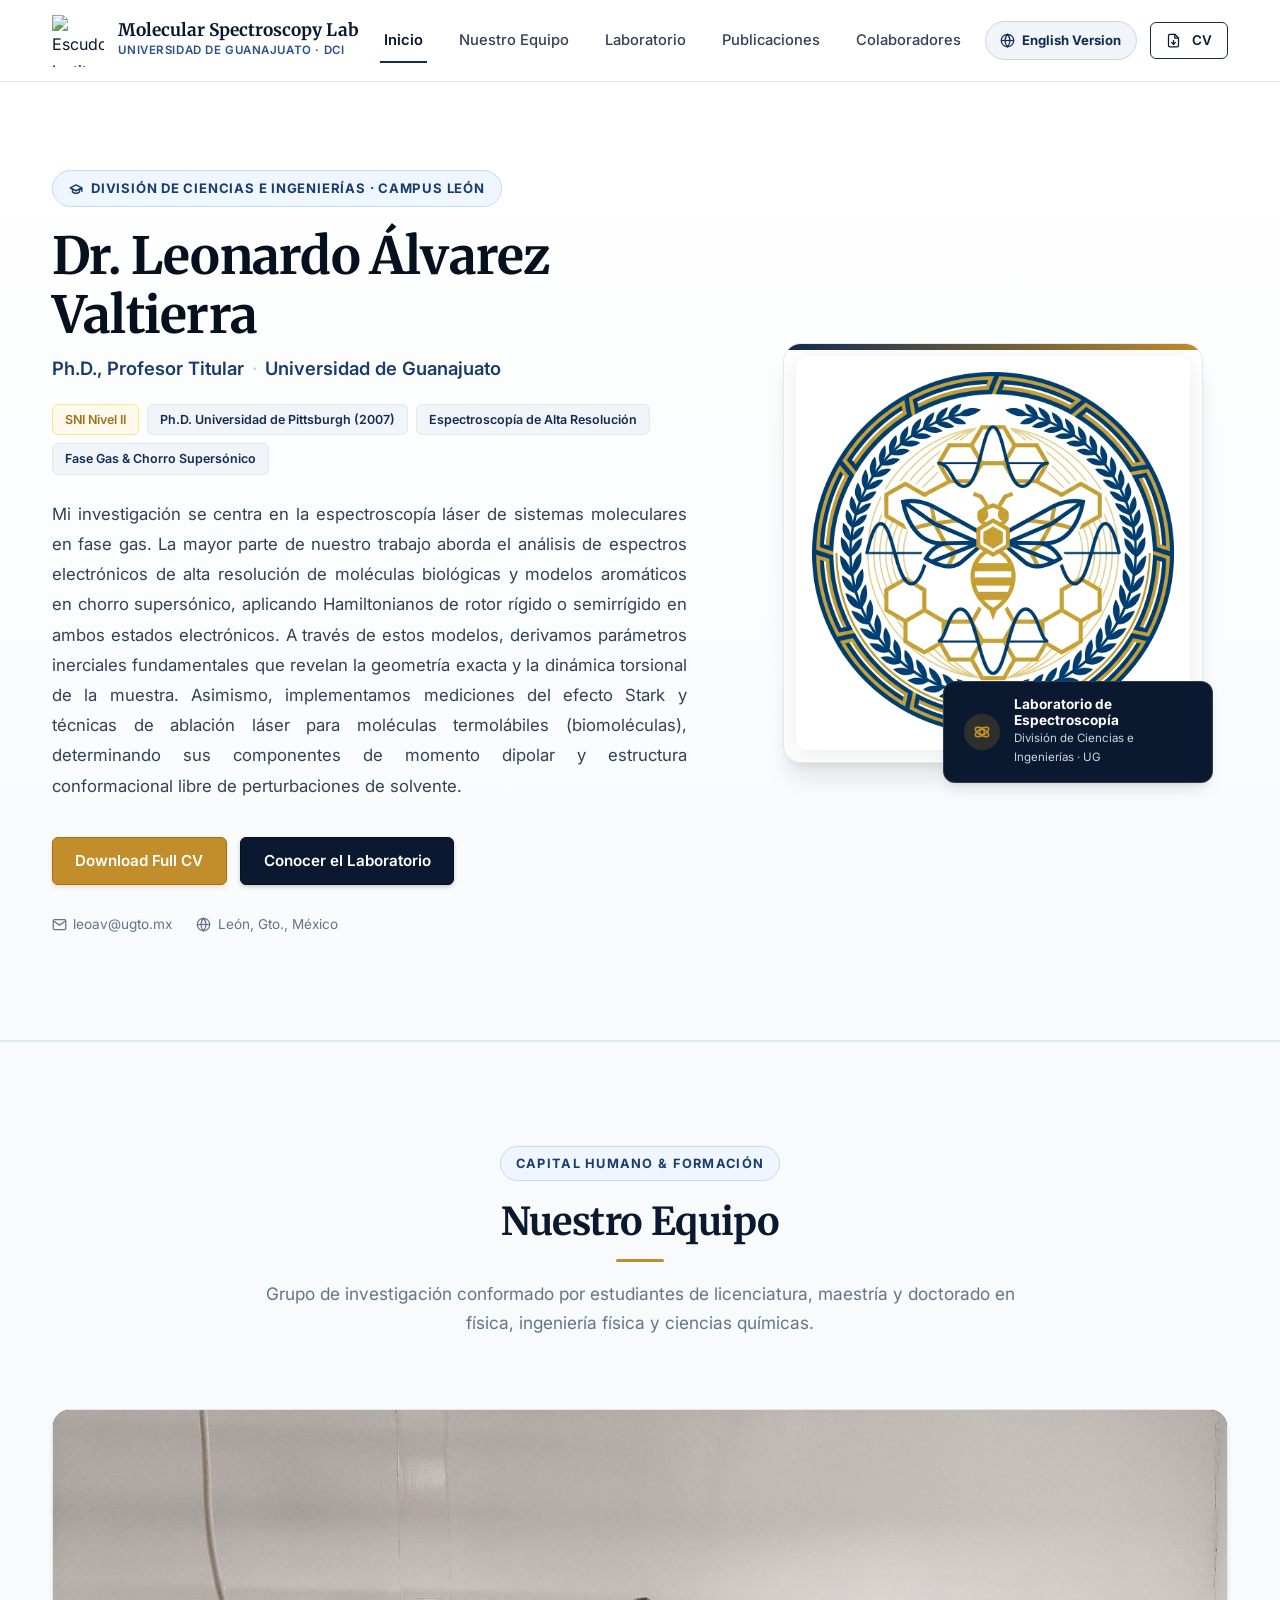
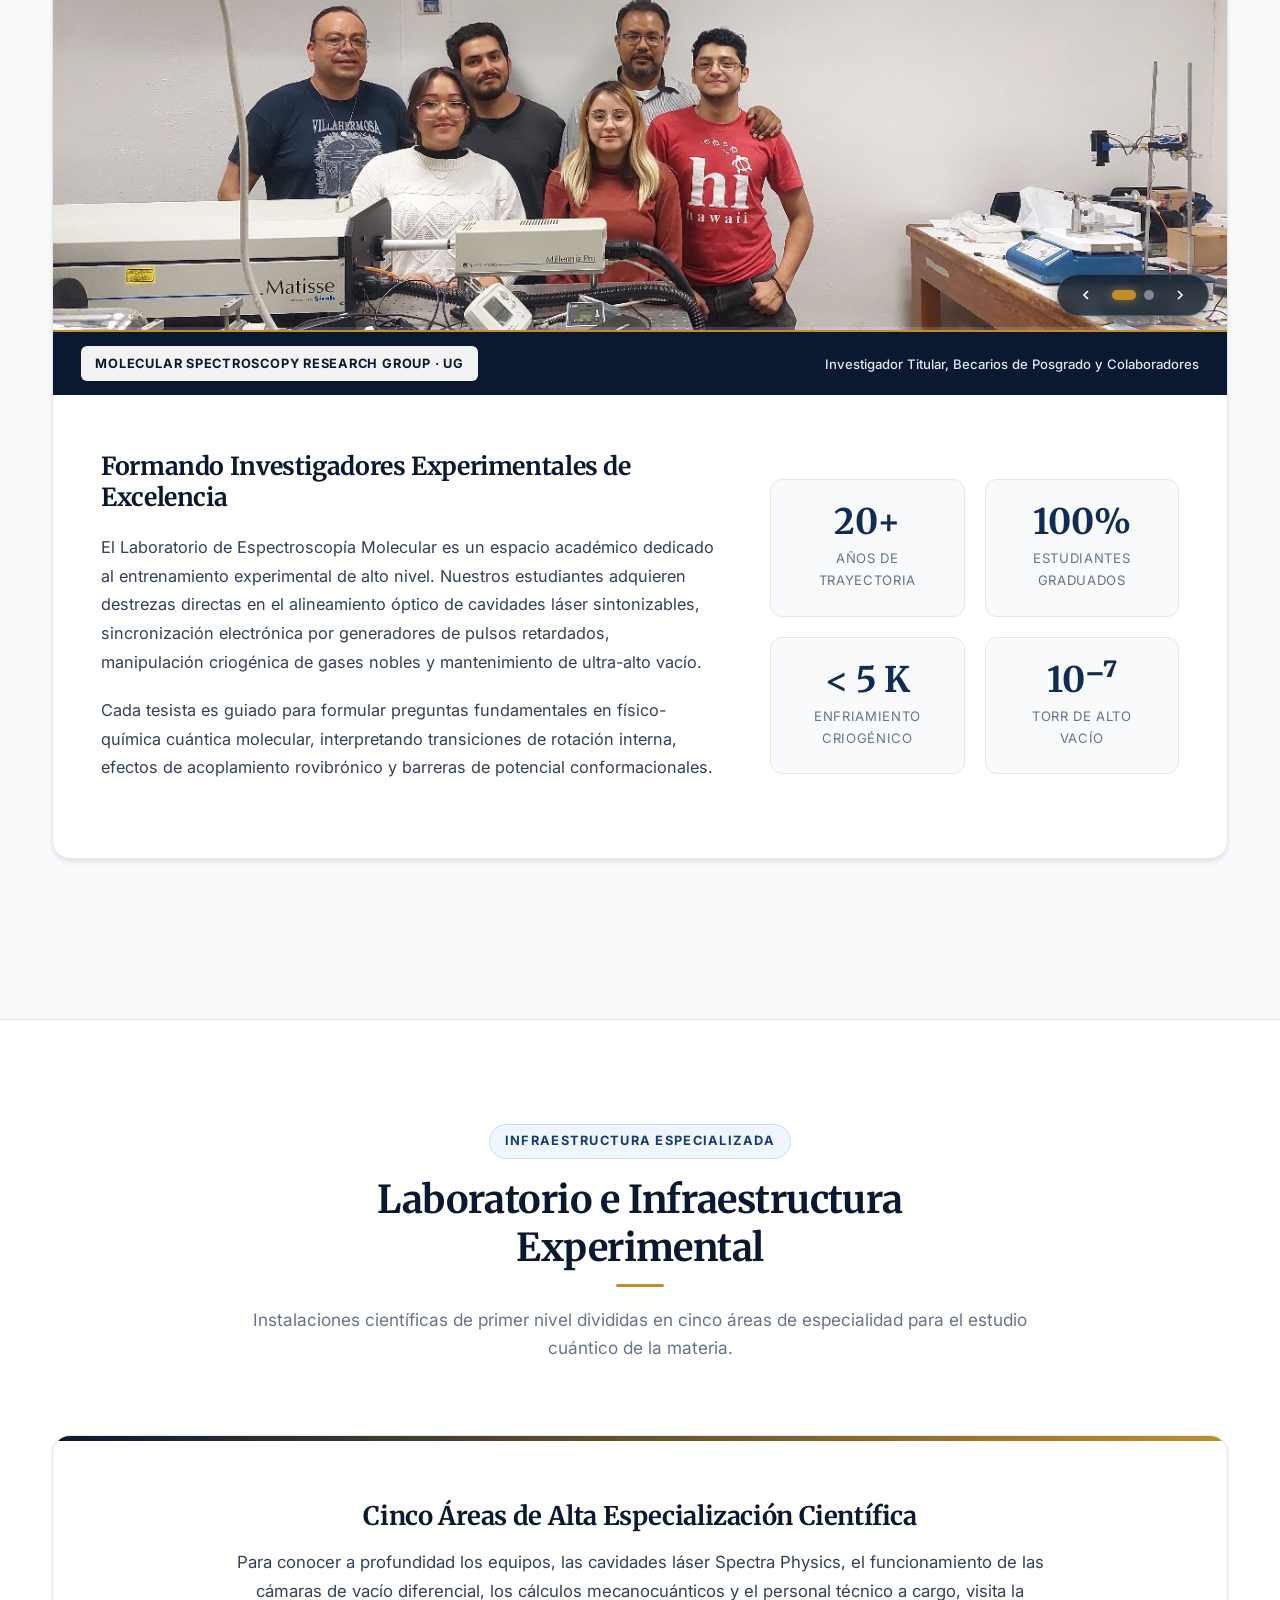
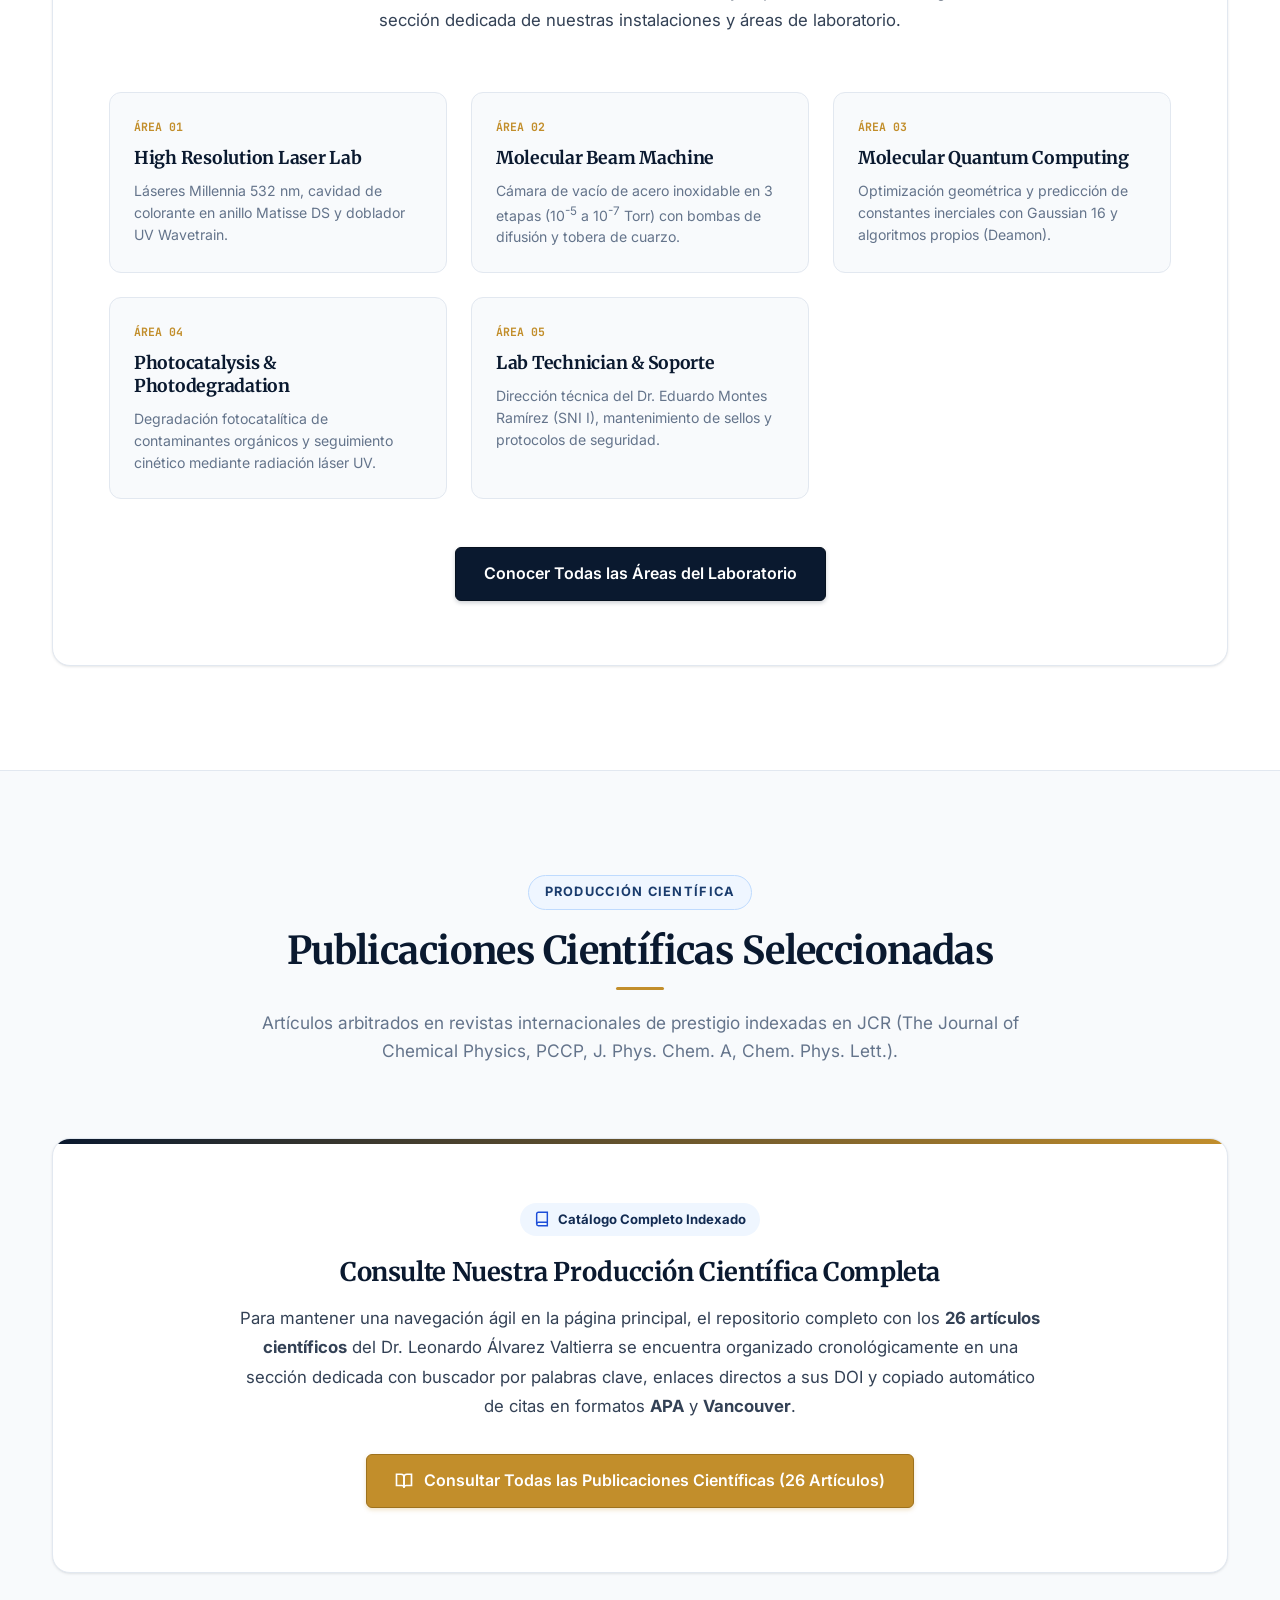
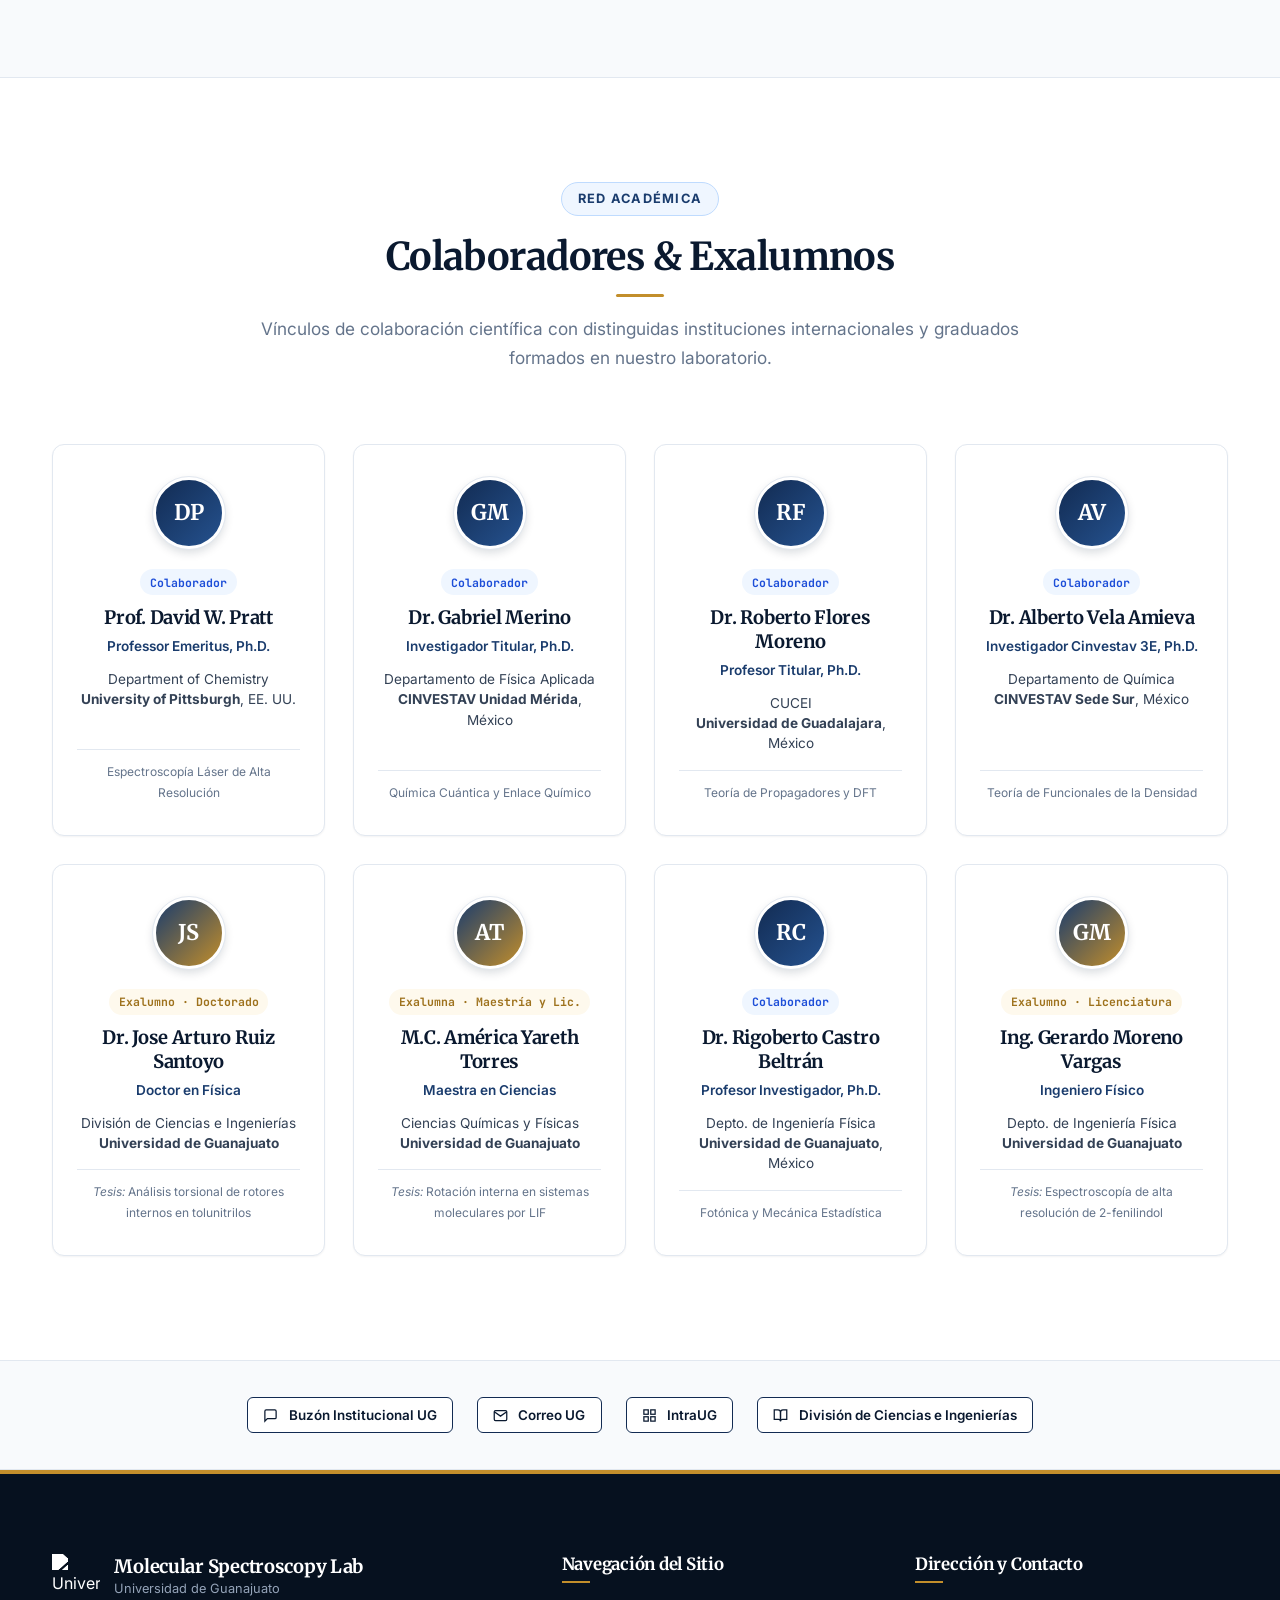
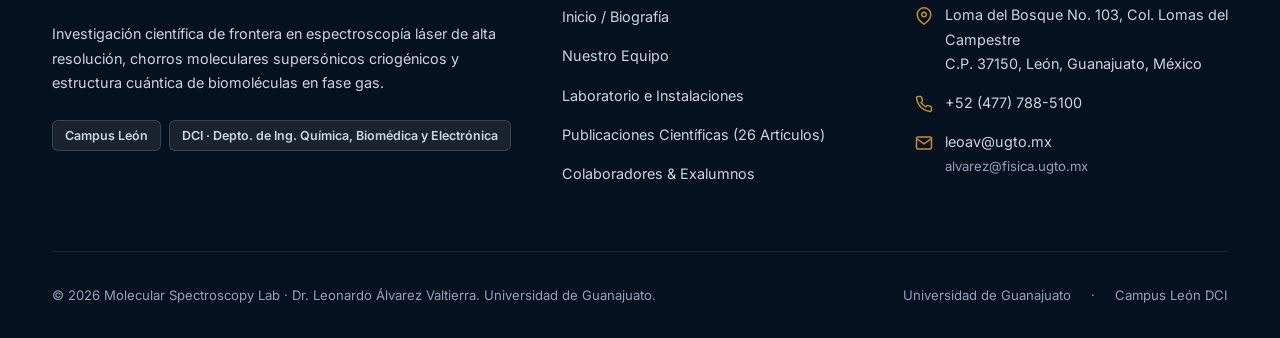
==== commit 538aa371: "Actualizar inicio con logotipo del laboratorio y anadir carrusel de equipo con cambio automatico cad" ====
--- a/index.html
+++ b/index.html
@@ -227,16 +227,16 @@
           </div>
         </div>
 
-        <!-- Columna Derecha: Fotografía Oficial con Bordes Redondeados Suaves -->
+        <!-- Columna Derecha: Logotipo Oficial del Laboratorio de Espectroscopía Molecular -->
         <div class="hero-media">
           <div class="photo-card-wrapper">
             <div class="photo-card-frame">
               <img 
-                src="https://dci.ugto.mx/~molspeclab/images/images/LAV-WEB/foto_2.jpg" 
-                alt="Fotografía del Dr. Leonardo Álvarez Valtierra" 
-                class="hero-photo"
+                src="images/logo-laboratorio-espectroscopia.jpg" 
+                alt="Logotipo oficial del Laboratorio de Espectroscopía Molecular - Universidad de Guanajuato" 
+                class="hero-photo hero-logo"
                 width="422" 
-                height="393"
+                height="422"
                 loading="eager"
               >
             </div>
@@ -244,13 +244,15 @@
             <!-- Tarjeta Flotante Institucional -->
             <div class="photo-floating-card">
               <div class="floating-icon">
-                <svg viewBox="0 0 24 24" fill="none" stroke="currentColor" stroke-width="2.2" stroke-linecap="round" stroke-linejoin="round" aria-hidden="true">
-                  <polygon points="12 2 15.09 8.26 22 9.27 17 14.14 18.18 21.02 12 17.77 5.82 21.02 7 14.14 2 9.27 8.91 8.26 12 2"></polygon>
+                <svg viewBox="0 0 24 24" fill="none" stroke="currentColor" stroke-width="2" stroke-linecap="round" stroke-linejoin="round" aria-hidden="true">
+                  <circle cx="12" cy="12" r="3"></circle>
+                  <ellipse cx="12" cy="12" rx="9" ry="4" transform="rotate(30 12 12)"></ellipse>
+                  <ellipse cx="12" cy="12" rx="9" ry="4" transform="rotate(-30 12 12)"></ellipse>
                 </svg>
               </div>
               <div>
-                <div class="floating-title">Investigador Responsable</div>
-                <div class="floating-text">Depto. de Ing. Química, Biomédica y Electrónica</div>
+                <div class="floating-title">Laboratorio de Espectroscopía</div>
+                <div class="floating-text">División de Ciencias e Ingenierías · UG</div>
               </div>
             </div>
           </div>
@@ -277,20 +279,50 @@
       <!-- Tarjeta Principal del Equipo con CSS Crítico para Visualización de Rostros -->
       <div class="team-section-card">
         
-        <!-- Contenedor adaptativo: Fotografía 100% visible sin textos encima -->
-        <div class="team-banner-wrapper">
-          <img 
-            src="https://dci.ugto.mx/~molspeclab/images/images/banners/foto-grupo.jpeg" 
-            alt="Fotografía del equipo de investigación del Molecular Spectroscopy Lab liderado por el Dr. Leonardo Álvarez Valtierra" 
-            class="team-photo-img"
-            loading="lazy"
-          >
+        <!-- Contenedor adaptativo: Slider con intercambio automático de fotos cada 6 segundos -->
+        <div class="team-banner-wrapper team-carousel" id="teamCarousel" aria-label="Fotografías del equipo de investigación" role="region">
+          <div class="team-slide active" data-index="0" data-caption="Investigador Titular, Becarios de Posgrado y Colaboradores">
+            <img 
+              src="images/foto-profesores.jpeg" 
+              onerror="this.onerror=null; this.src='https://dci.ugto.mx/~molspeclab/images/images/banners/foto-grupo.jpeg';"
+              alt="Fotografía de los profesores e investigadores del Laboratorio de Espectroscopía Molecular" 
+              class="team-photo-img"
+              loading="lazy"
+            >
+          </div>
+          <div class="team-slide" data-index="1" data-caption="Estudiantes y Profesores en el Laboratorio de Vacío y Espectroscopía" aria-hidden="true">
+            <img 
+              src="images/equipo-estudiantes-profesores.jpg" 
+              alt="Fotografía de estudiantes y profesores del Laboratorio de Espectroscopía Molecular frente a la cámara de ultra-alto vacío" 
+              class="team-photo-img"
+              loading="lazy"
+            >
+          </div>
+
+          <!-- Controles de Navegación del Carrusel -->
+          <div class="team-carousel-controls" aria-label="Controles del carrusel">
+            <button type="button" class="team-carousel-btn" id="teamCarouselPrev" aria-label="Fotografía anterior">
+              <svg viewBox="0 0 24 24" fill="none" stroke="currentColor" stroke-width="2.5"><polyline points="15 18 9 12 15 6"></polyline></svg>
+            </button>
+            <div class="team-carousel-indicators" id="teamCarouselIndicators">
+              <button type="button" class="team-indicator-dot active" data-index="0" aria-label="Fotografía 1: Profesores e Investigadores" aria-current="true"></button>
+              <button type="button" class="team-indicator-dot" data-index="1" aria-label="Fotografía 2: Estudiantes y Profesores"></button>
+            </div>
+            <button type="button" class="team-carousel-btn" id="teamCarouselNext" aria-label="Siguiente fotografía">
+              <svg viewBox="0 0 24 24" fill="none" stroke="currentColor" stroke-width="2.5"><polyline points="9 18 15 12 9 6"></polyline></svg>
+            </button>
+          </div>
+
+          <!-- Barra de Progreso de 6 Segundos -->
+          <div class="team-carousel-progress" aria-hidden="true">
+            <div class="team-carousel-progress-bar" id="teamCarouselProgressBar"></div>
+          </div>
         </div>
 
         <!-- Barra de Leyenda Institucional Separada Físicamente de la Imagen -->
         <div class="team-image-caption-bar">
           <span class="team-image-badge">Molecular Spectroscopy Research Group · UG</span>
-          <span class="team-image-legend">Investigador Titular, Becarios de Posgrado y Tesistas</span>
+          <span class="team-image-legend" id="teamImageLegend">Investigador Titular, Becarios de Posgrado y Colaboradores</span>
         </div>
 
         <div class="team-narrative-body">
--- a/css/styles.css
+++ b/css/styles.css
@@ -810,6 +810,15 @@
   display: block;
 }
 
+.hero-photo.hero-logo {
+  aspect-ratio: 1 / 1;
+  object-fit: contain;
+  padding: 16px;
+  background-color: #ffffff;
+  border-radius: calc(var(--radius-lg) - 6px);
+  filter: contrast(1.05) drop-shadow(0 4px 12px rgba(6, 17, 31, 0.08));
+}
+
 .photo-floating-card {
   position: absolute;
   bottom: -20px;
@@ -880,21 +889,19 @@
   width: 100%;
   background-color: var(--navy-950);
   overflow: hidden;
-  height: auto;
+  height: 300px;
 }
 
 @media (max-width: 767px) {
   .team-banner-wrapper {
-    height: auto;
-    max-height: 400px;
+    height: 290px;
     background-color: #06111f;
   }
 
   .team-photo-img {
     width: 100%;
-    height: auto;
-    max-height: 380px;
-    object-fit: contain;
+    height: 100%;
+    object-fit: cover;
     display: block;
   }
 
@@ -958,12 +965,174 @@
 /* CRITICAL CSS: Guaranteed face visibility for professor and all researchers */
 .team-photo-img {
   width: 100%;
+  height: 100%;
   display: block;
   transition: transform var(--transition-smooth);
 }
 
-.team-section-card:hover .team-photo-img {
+.team-section-card:hover .team-slide.active .team-photo-img {
   transform: scale(1.015);
+}
+
+/* ==========================================================================
+   CAROUSEL EQUIPO: SLIDER CON CAMBIO AUTOMÁTICO DE 6 SEGUNDOS
+   ========================================================================== */
+.team-carousel {
+  position: relative;
+  user-select: none;
+}
+
+.team-slide {
+  position: absolute;
+  top: 0;
+  left: 0;
+  width: 100%;
+  height: 100%;
+  opacity: 0;
+  visibility: hidden;
+  transition: opacity 0.8s ease-in-out, visibility 0.8s ease-in-out;
+  z-index: 1;
+}
+
+.team-slide.active {
+  opacity: 1;
+  visibility: visible;
+  z-index: 2;
+}
+
+.team-slide .team-photo-img {
+  width: 100%;
+  height: 100%;
+  object-fit: cover;
+}
+
+.team-slide[data-index="0"] .team-photo-img {
+  object-position: center 20%;
+}
+
+.team-slide[data-index="1"] .team-photo-img {
+  object-position: center 28%;
+}
+
+.team-carousel-controls {
+  position: absolute;
+  bottom: 14px;
+  right: 18px;
+  display: flex;
+  align-items: center;
+  gap: 8px;
+  z-index: 10;
+  background: rgba(6, 17, 31, 0.78);
+  backdrop-filter: blur(8px);
+  -webkit-backdrop-filter: blur(8px);
+  padding: 6px 14px;
+  border-radius: var(--radius-full);
+  border: 1px solid rgba(255, 255, 255, 0.18);
+  box-shadow: 0 4px 16px rgba(0, 0, 0, 0.4);
+}
+
+.team-carousel-btn {
+  background: transparent;
+  border: none;
+  color: #ffffff;
+  width: 28px;
+  height: 28px;
+  border-radius: 50%;
+  display: flex;
+  align-items: center;
+  justify-content: center;
+  cursor: pointer;
+  transition: background-color 0.2s, color 0.2s, transform 0.2s;
+  padding: 0;
+}
+
+.team-carousel-btn:hover {
+  background-color: var(--gold-accent);
+  color: var(--navy-950);
+  transform: scale(1.1);
+}
+
+.team-carousel-btn svg {
+  width: 16px;
+  height: 16px;
+}
+
+.team-carousel-indicators {
+  display: flex;
+  align-items: center;
+  gap: 8px;
+  padding: 0 4px;
+}
+
+.team-indicator-dot {
+  width: 10px;
+  height: 10px;
+  border-radius: 50%;
+  background: rgba(255, 255, 255, 0.4);
+  border: none;
+  padding: 0;
+  cursor: pointer;
+  transition: all 0.3s cubic-bezier(0.4, 0, 0.2, 1);
+}
+
+.team-indicator-dot:hover {
+  background: rgba(255, 255, 255, 0.85);
+}
+
+.team-indicator-dot.active {
+  width: 24px;
+  border-radius: 12px;
+  background: var(--gold-accent);
+  box-shadow: 0 0 10px rgba(194, 142, 43, 0.6);
+}
+
+.team-carousel-progress {
+  position: absolute;
+  bottom: 0;
+  left: 0;
+  width: 100%;
+  height: 3px;
+  background: rgba(255, 255, 255, 0.15);
+  z-index: 10;
+}
+
+.team-carousel-progress-bar {
+  height: 100%;
+  width: 0%;
+  background: linear-gradient(90deg, var(--gold-light), var(--gold-accent));
+}
+
+@keyframes teamProgressAnimation {
+  0% {
+    width: 0%;
+  }
+  100% {
+    width: 100%;
+  }
+}
+
+@media (max-width: 480px) {
+  .team-carousel-controls {
+    bottom: 8px;
+    right: 8px;
+    padding: 4px 8px;
+    gap: 6px;
+  }
+  .team-carousel-btn {
+    width: 24px;
+    height: 24px;
+  }
+  .team-carousel-btn svg {
+    width: 14px;
+    height: 14px;
+  }
+  .team-indicator-dot {
+    width: 8px;
+    height: 8px;
+  }
+  .team-indicator-dot.active {
+    width: 18px;
+  }
 }
 
 .team-image-caption-bar {
